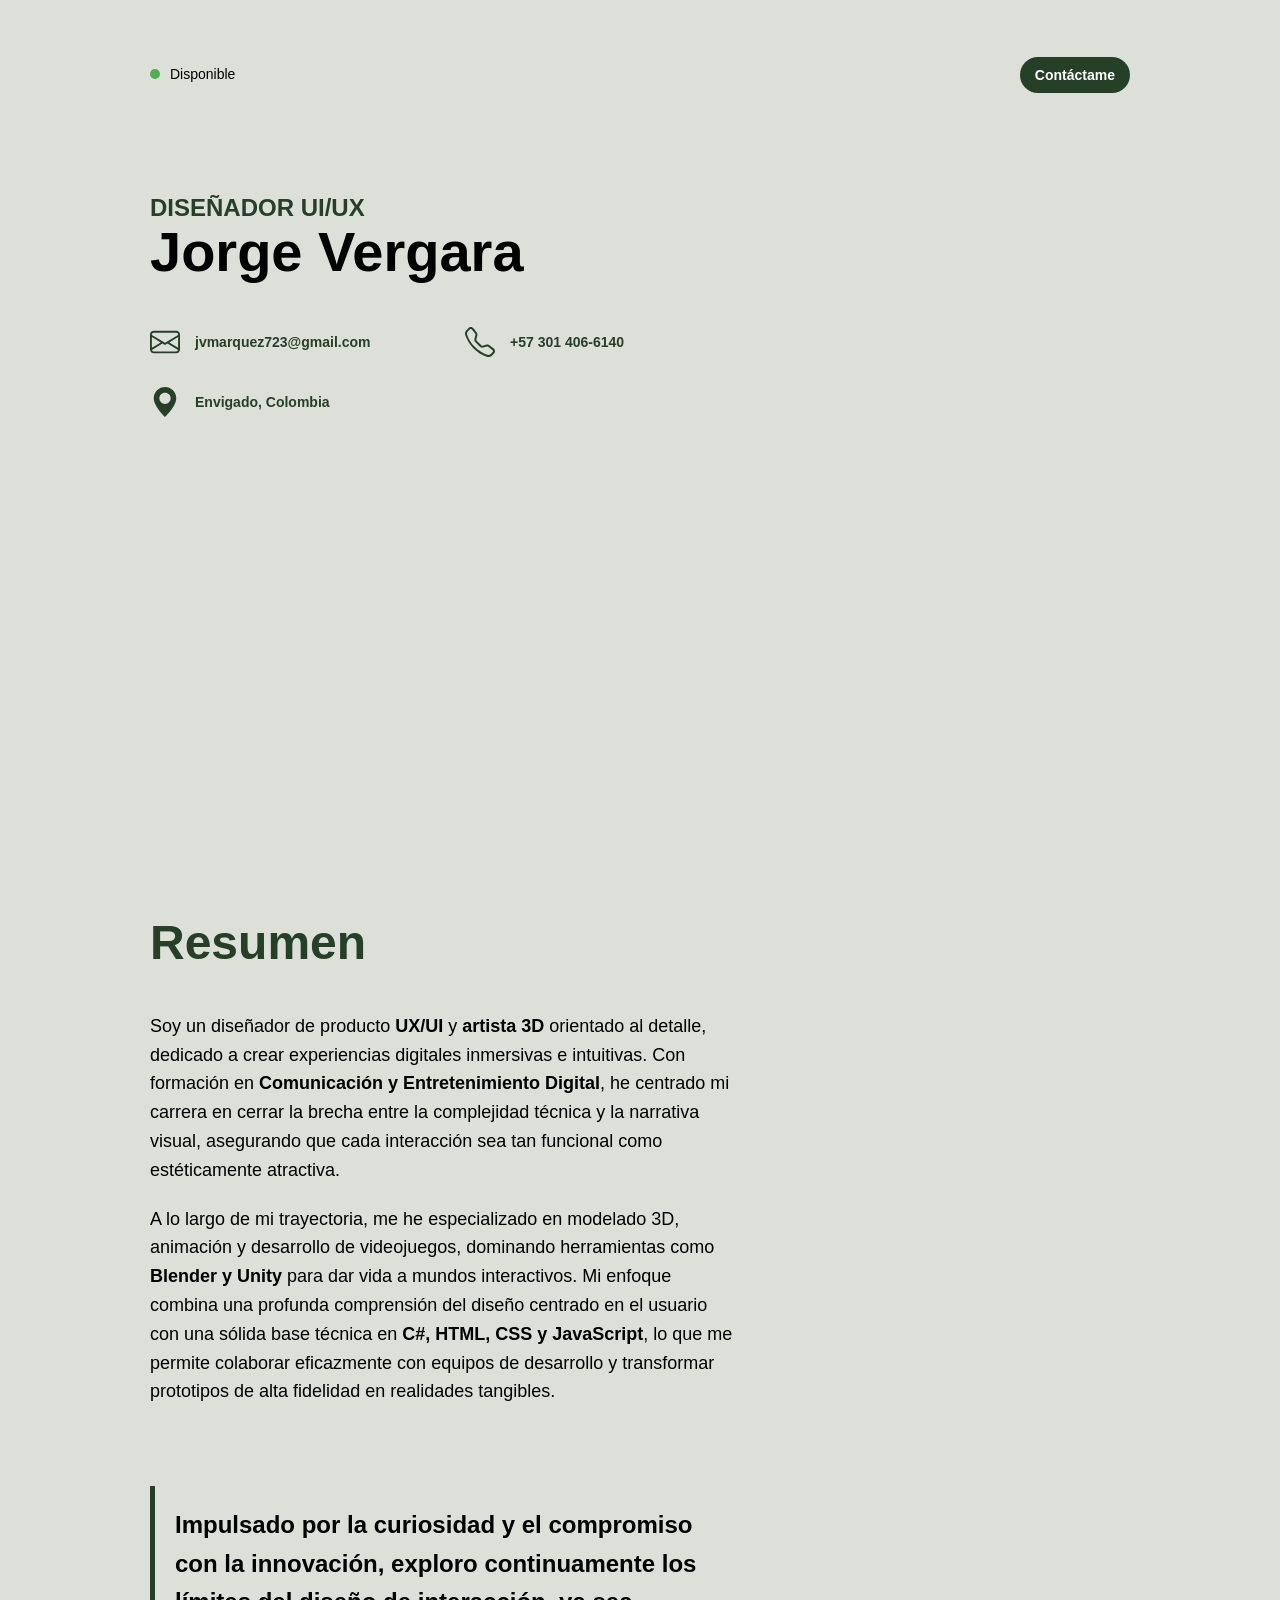
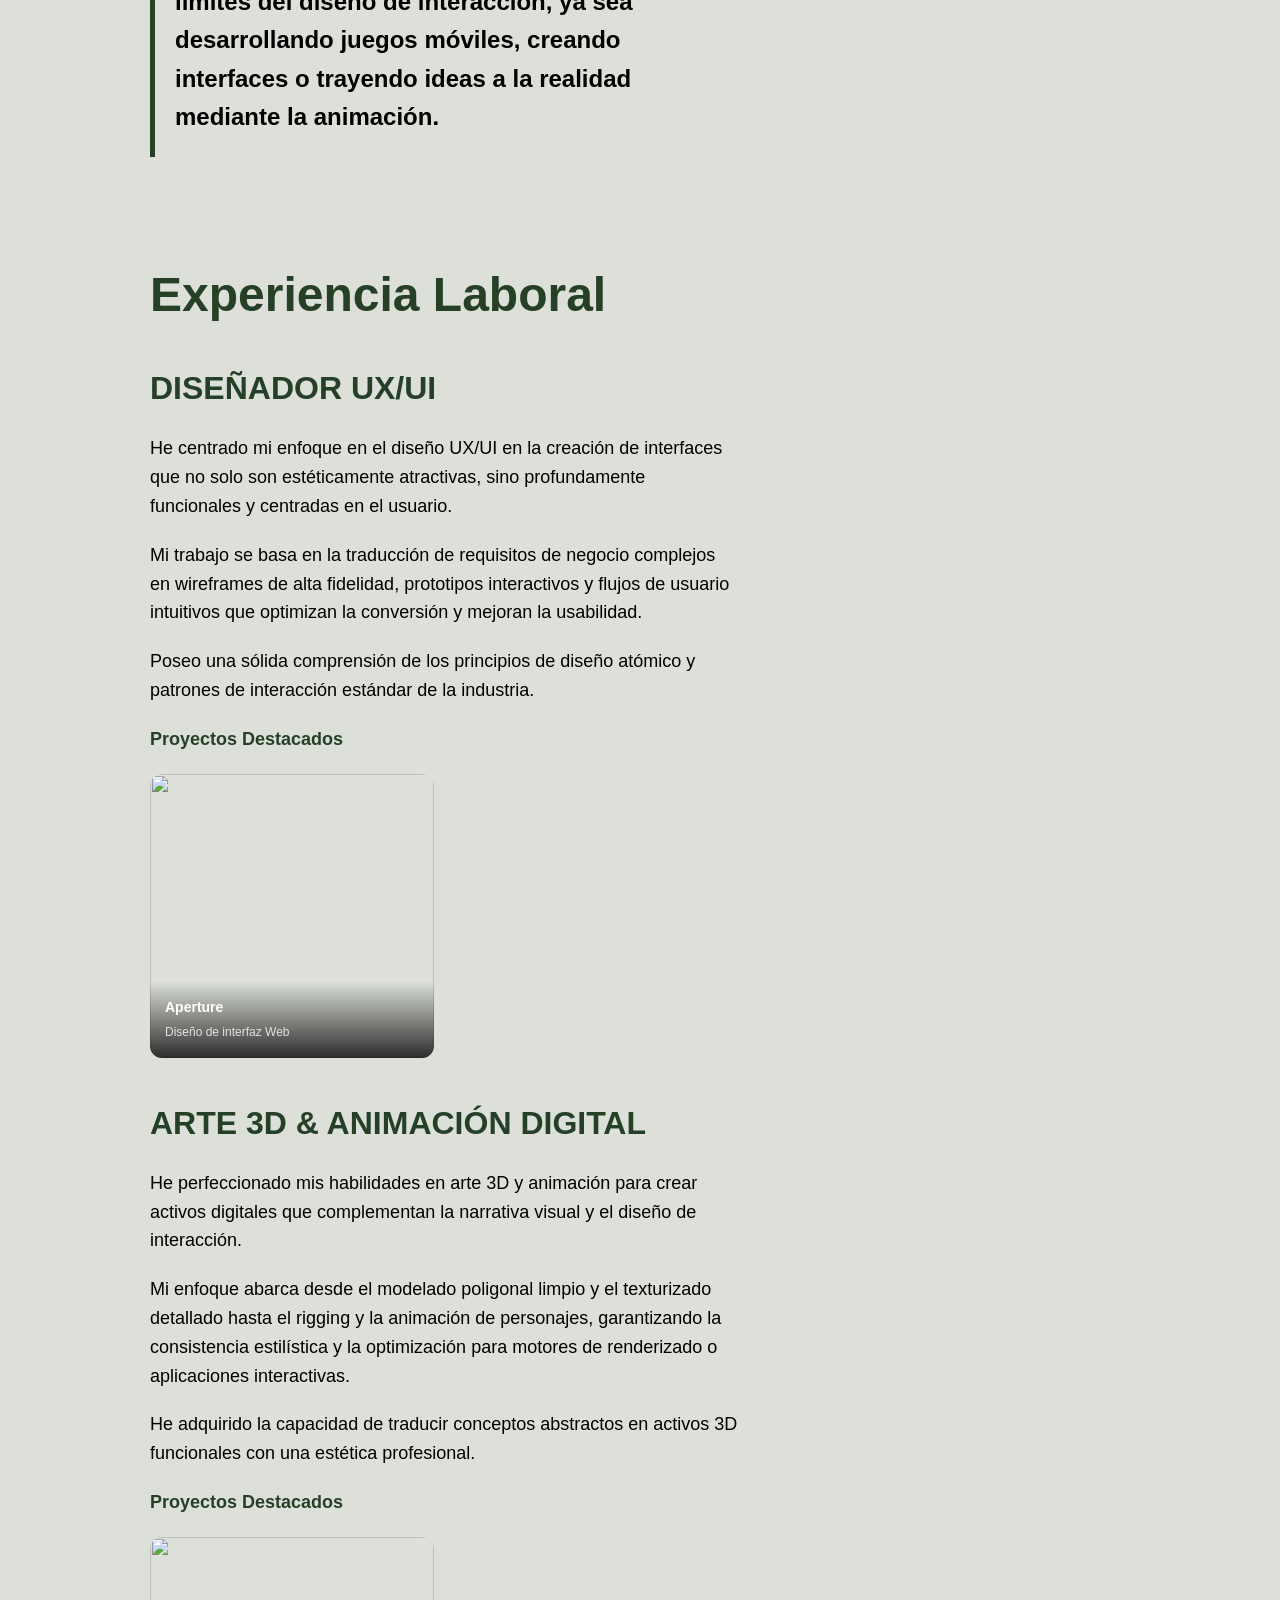
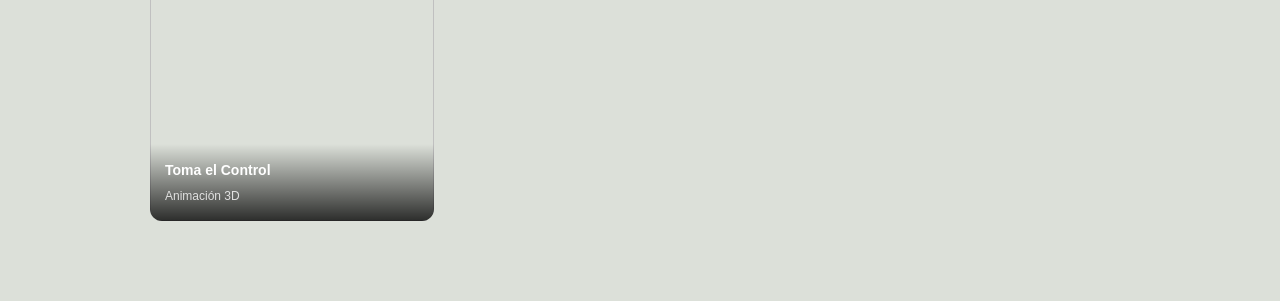
==== Entregas/Entrega 2/src/Index.html @ 47378c5f "Replace Entrega 2 with portfolio website" ====
<!DOCTYPE html>
<html lang="es">
<head>
  <meta charset="UTF-8">
  <meta name="viewport" content="width=device-width, initial-scale=1.0">
  <title>Jorge Vergara - UX/UI Designer</title>
  <link rel="stylesheet" href="styles.css">
</head>
<body>
  <main class="portafolio">
    <!-- About Section -->
    <section class="about">
      <header class="header">
        <div class="status">
          <span class="status-dot"></span>
          <span class="status-text">Disponible</span>
        </div>
        <button class="btn">Contáctame</button>
      </header>

      <section class="hero">
        <h1 class="role">DISEÑADOR UI/UX</h1>
        <h2 class="name">Jorge Vergara</h2>

        <div class="contact-info">
          <div class="contact-item">
            <img src="assets/icons/Mail.svg" alt="" class="contact-icon">
            <span>jvmarquez723@gmail.com</span>
          </div>

          <div class="contact-item">
            <img src="assets/icons/Phone.svg" alt="" class="contact-icon">
            <span>+57 301 406-6140</span>
          </div>

          <div class="contact-item">
            <img src="assets/icons/Location.svg" alt="" class="contact-icon">
            <span>Envigado, Colombia</span>
          </div>
        </div>
      </section>
    </section>

    <!-- Summary Section -->
    <section class="summary">
      <h2 class="section-title">Resumen</h2>

      <p class="summary-text">
        Soy un diseñador de producto <strong>UX/UI</strong> y <strong>artista 3D</strong> orientado al detalle, dedicado a crear experiencias digitales inmersivas e intuitivas. Con formación en <strong>Comunicación y Entretenimiento Digital</strong>, he centrado mi carrera en cerrar la brecha entre la complejidad técnica y la narrativa visual, asegurando que cada interacción sea tan funcional como estéticamente atractiva. 
      </p>
      <p class="summary-text">
        A lo largo de mi trayectoria, me he especializado en modelado 3D, animación y desarrollo de videojuegos, dominando herramientas como <strong>Blender y Unity</strong> para dar vida a mundos interactivos. Mi enfoque combina una profunda comprensión del diseño centrado en el usuario con una sólida base técnica en <strong>C#, HTML, CSS y JavaScript</strong>, lo que me permite colaborar eficazmente con equipos de desarrollo y transformar prototipos de alta fidelidad en realidades tangibles.
      </p>

      <div class="summary-quote">
        <p>
          Impulsado por la curiosidad y el compromiso con la innovación, exploro continuamente los límites del diseño de interacción, ya sea desarrollando juegos móviles, creando interfaces o trayendo ideas a la realidad mediante la animación.
        </p>
      </div>
    </section>

    <!-- Work Experience Section -->
    <section class="work-experience">
      <h2 class="section-title">Experiencia Laboral</h2>

      <article class="work-item">
        <h3 class="work-role">DISEÑADOR UX/UI</h3>
        <p class="work-description">
          He centrado mi enfoque en el diseño UX/UI en la creación de interfaces que no solo son estéticamente atractivas, sino profundamente funcionales y centradas en el usuario. 
        </p>
        <p class="work-description">
          Mi trabajo se basa en la traducción de requisitos de negocio complejos en wireframes de alta fidelidad, prototipos interactivos y flujos de usuario intuitivos que optimizan la conversión y mejoran la usabilidad. 
        </p>
        <p class="work-description">
          Poseo una sólida comprensión de los principios de diseño atómico y patrones de interacción estándar de la industria.
        </p>
        <h4 class="work-projects-title">Proyectos Destacados</h4>

      <div class="projects-grid">
          <div class="project-card">
            <img src="assets/images/Work1.jpg" alt="" class="project-image">
            <img src="assets/icons/Arrow.svg" alt="" class="project-arrow">
            <div class="project-info">
              <span class="project-title">Aperture</span>
              <span class="project-desc">Diseño de interfaz Web</span>
            </div>
          </div>
        </div>
      </article>

      <article class="work-item">
        <h3 class="work-role">ARTE 3D & ANIMACIÓN DIGITAL</h3>
        <p class="work-description">
          He perfeccionado mis habilidades en arte 3D y animación para crear activos digitales que complementan la narrativa visual y el diseño de interacción.
        </p>
        <p class="work-description">
          Mi enfoque abarca desde el modelado poligonal limpio y el texturizado detallado hasta el rigging y la animación de personajes, garantizando la consistencia estilística y la optimización para motores de renderizado o aplicaciones interactivas.
        </p>
        <p class="work-description">
          He adquirido la capacidad de traducir conceptos abstractos en activos 3D funcionales con una estética profesional.
        </p>
        <h4 class="work-projects-title">Proyectos Destacados</h4>

        <div class="projects-grid">
          <div class="project-card">
            <img src="assets/images/Work2.jpg" alt="" class="project-image">
            <img src="assets/icons/Arrow.svg" alt="" class="project-arrow">
            <div class="project-info">
              <span class="project-title">Toma el Control</span>
              <span class="project-desc">Animación 3D</span>
            </div>
          </div>
        </div>
      </article>
        </div>
      </article>
    </section>
  </main>
</body>
</html>
---- Entregas/Entrega 2/src/styles.css ----
/* Design Tokens - Base: 10px = 1rem */
:root {
  /* Colors - Light Mode */
  --color-primary: #264027;
  --color-primary-hover: #3C5233;
  --color-secondary: #55251d;
  --color-background: #dce0d9;
  --color-surface: #f0f2ee;
  --color-surface-raised: #ffffff;
  --color-text: #000000;
  --color-text-secondary: #264027;
  --color-text-muted: #6b6b6b;
  --color-text-inverse: #ffffff;
  --color-border: #c4c8c1;

  /* Typography */
  @import url('https://fonts.googleapis.com/css2?family=Instrument+Sans:ital,wght@0,400..700;1,400..700&display=swap');
  --font-family: 'Instrument Sans', sans-serif;

  /* Type Scale - Mobile */
  --font-size-xs: 0.8rem;
  --font-size-sm: 1rem;
  --font-size-base: 1.2rem;
  --font-size-md: 1.4rem;
  --font-size-lg: 1.8rem;
  --font-size-xl: 2.4rem;
  --font-size-2xl: 3.2rem;
  --font-size-3xl: 4.8rem;
  --font-size-name: 5.6rem;

  /* Spacing */
  --space-neg: -2rem;
  --space-5: 0.5rem;
  --space-10: 1rem;
  --space-15: 1.5rem;
  --space-20: 2rem;
  --space-25: 2.5rem;
  --space-30: 3rem;
  --space-40: 4rem;
  --space-60: 6rem;
  --space-80: 8rem;
  --space-100: 10rem;
  --space-150: 15rem;
  --space-200: 20rem;
  --space-500: 50rem;

  /* Border Radius */
  --radius-sm: 0.4rem;
  --radius-md: 0.8rem;
  --radius-lg: 1.2rem;
  --radius-full: 99.9rem;

  /* Transitions */
  --transition-fast: 150ms ease-out;
  --transition-normal: 250ms ease-out;
}

/* Reset */
*, *::before, *::after {
  box-sizing: border-box;
  margin: 0;
  padding: 0;
}

html {
  font-size: 10px;
}

body {
  font-family: var(--font-family);
  background-color: var(--color-background);
  color: var(--color-text);
  line-height: 1.6;
  -webkit-font-smoothing: antialiased;
  padding: var(--space-40) var(--space-150);
}

a {
  color: inherit;
  text-decoration: none;
}

.portafolio {
  display: flex;
  flex-direction: column;
  gap: var(--space-100);

}

/* About Section */
.about {
  min-height: 85vh;
  max-width: 162rem;
}

/* Header */
.header {
  display: flex;
  justify-content: space-between;
  align-items: center;
  height: 6.9rem;
}

.status {
  display: flex;
  align-items: center;
  gap: var(--space-10);
}

.status-dot {
  width: 1rem;
  height: 1rem;
  background-color: #4caf50;
  border-radius: var(--radius-full);
}

.status-text {
  font-size: var(--font-size-md);
  font-weight: 500;
  color: var(--color-text);
}

/* Button */
.btn {
  padding: var(--space-10) var(--space-15);
  font-size: var(--font-size-md);
  font-weight: 600;
  font-family: var(--font-family);
  color: var(--color-text-inverse);
  background-color: var(--color-primary);
  border: none;
  border-radius: var(--radius-full);
  cursor: pointer;
  transition: background-color var(--transition-fast);
}

.btn:hover {
  background-color: var(--color-primary-hover);
}

/* Hero Section */
.hero {
  padding-top: 8rem;
}

.role {
  font-size: var(--font-size-xl);
  font-weight: 700;
  color: var(--color-text-secondary);
}

.name {
  font-size: var(--font-size-name);
  font-weight: 700;
  color: var(--color-text);
  margin-top: var(--space-neg);
  margin-bottom: var(--space-30);
}

/* Contact Info */
.contact-info {
  display: grid;
  grid-template-columns: repeat(2, 1fr);
  gap: var(--space-30);
  max-width: 600px;
}

.contact-item {
  display: flex;
  align-items: center;
  gap: var(--space-15);
  font-size: var(--font-size-md);
  color: var(--color-text-secondary);
  font-weight: 600;
}

.contact-icon {
  width: 3rem;
  height: 3rem;
  flex-shrink: 0;
}

.contact-text {
  color: var(--Text, #000);
  font-size:small;
  font-weight: 600;
}

/* Summary Section */

.summary {
  padding-right: 40%;
}

.section-title {
  font-size: var(--font-size-3xl);
  font-weight: 700;
  color: var(--color-text-secondary);
  margin-bottom: var(--space-30);
}

.summary-text {
  font-size: var(--font-size-lg);
  font-weight: 400;
  color: var(--color-text);
  max-width: 123.8rem;
  line-height: 1.6;
  margin-bottom: var(--space-20);
}

.summary-quote {
  padding: var(--space-20) var(--space-20);
  border-left: 0.5rem solid var(--color-primary);
  margin-top: var(--space-80);
}

.summary-quote p {
  font-size: var(--font-size-xl);
  font-weight: 700;
  color: var(--color-text);
}

/* Work Experience Section */
.work-experience {
  padding-right: 40%;
}

.work-item {
  margin-bottom: var(--space-40);
}

.work-role {
  font-size: var(--font-size-2xl);
  font-weight: 700;
  color: var(--color-text-secondary);
  margin-bottom: var(--space-20);
}

.work-description {
  font-size: var(--font-size-lg);
  font-weight: 400;
  color: var(--color-text);
  max-width: 123.8rem;
  line-height: 1.6;
  margin-bottom: var(--space-20);
}

.work-projects-title {
  font-size: var(--font-size-lg);
  font-weight: 700;
  color: var(--color-text-secondary);
  margin-top: var(--space-20);
  margin-bottom: var(--space-20);
}

.projects-grid {
  display: grid;
  grid-template-columns: repeat(2, 1fr);
  gap: var(--space-20);
}

.project-card {
  position: relative;
  aspect-ratio: 1;
  border-radius: var(--radius-lg);
  overflow: hidden;
  cursor: pointer;
  max-width: 300px;
  transition: transform var(--transition-normal);

}

.project-image {
  width: 100%;
  height: 100%;
  object-fit: cover;
}

.project-card:hover {
  transform: scale(1.05);
}

.project-card:hover .project-info {
  transform: scale(1.05);
}

.project-arrow {
  position: absolute;
  top: var(--space-15);
  right: var(--space-15);
  width: 1.8rem;
  height: 1.9rem;
}

.project-info {
  position: absolute;
  bottom: 0;
  left: 0;
  right: 0;
  padding: var(--space-15);
  background: linear-gradient(to top, rgba(0,0,0,0.8), transparent);
  display: flex;
  flex-direction: column;
  gap: var(--space-5);
  transition: transform var(--transition-normal);
}

.project-title {
  font-size: var(--font-size-md);
  font-weight: 600;
  color: var(--color-text-inverse);
}

.project-desc {
  font-size: var(--font-size-base);
  color: rgba(255,255,255,0.8);
}

/* Responsive - Desktop */
@media (min-width: 102.4rem) {
  .about {
    padding: var(--space-5) var(--space-15);
  }

  .role {
    font-size: var(--font-size-2xl);
  }

  .name {
    font-size: 9.6rem;
  }

  .contact-item {
    font-size: var(--font-size-lg);
  }
}
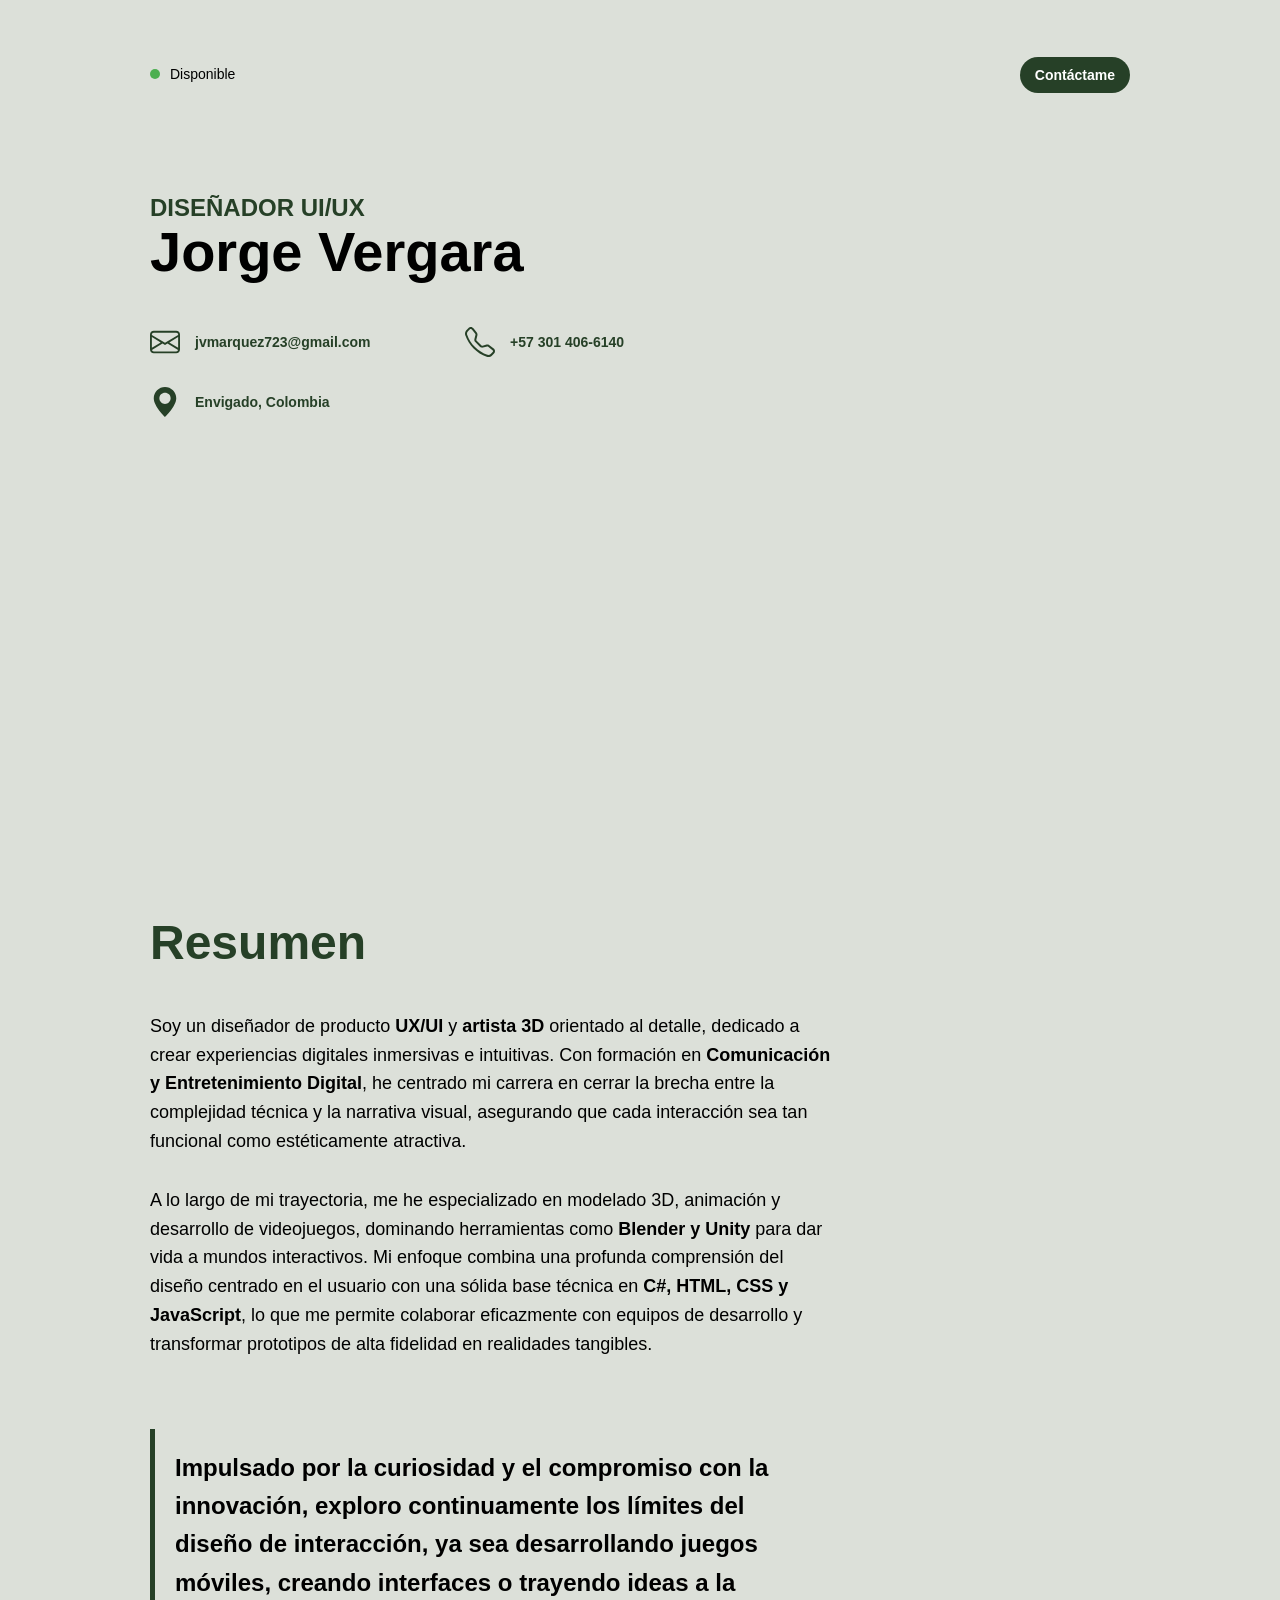
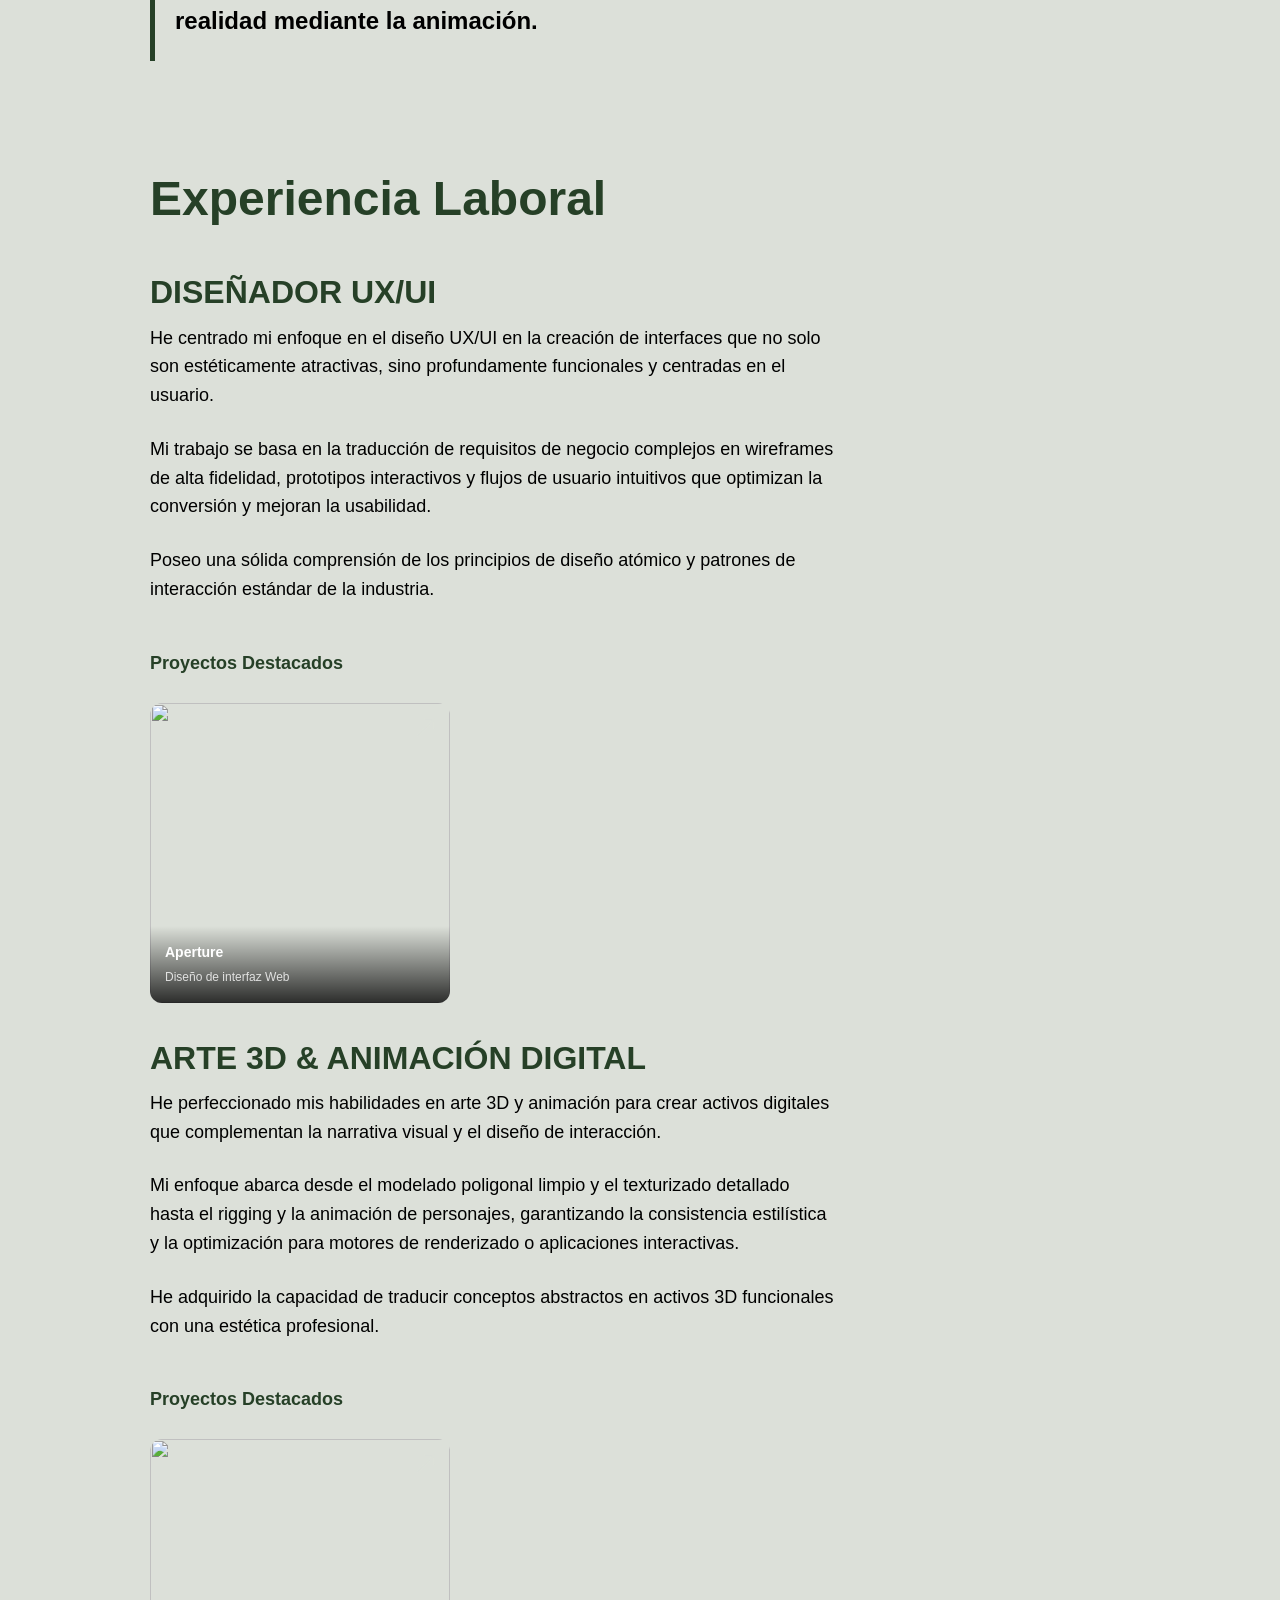
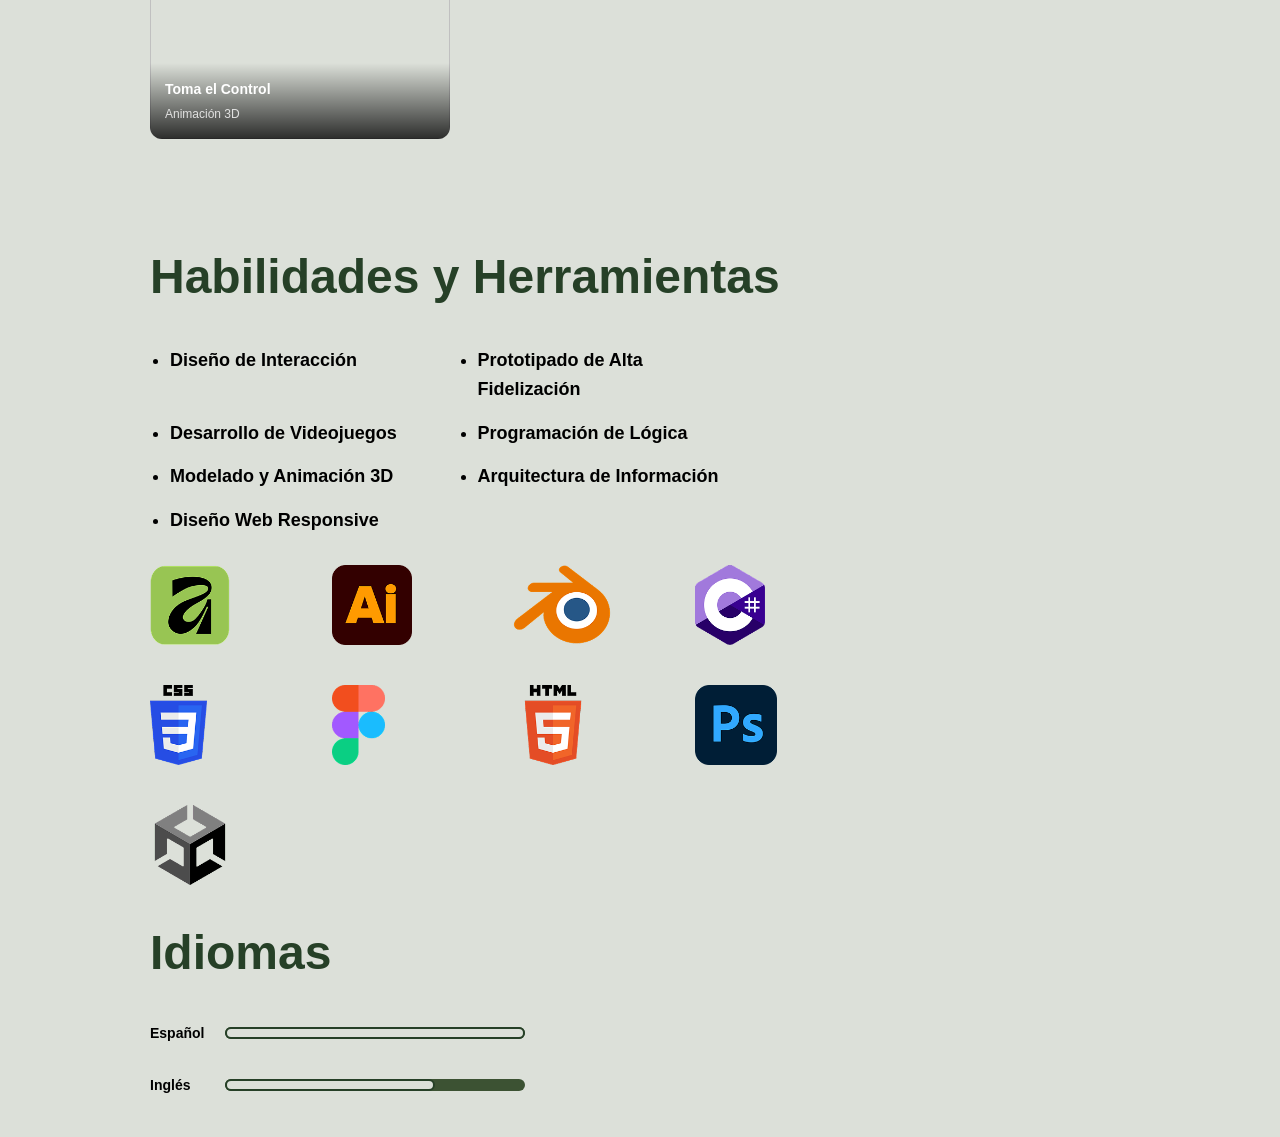
==== commit f951883e: "Add source files and images for Entrega 2" ====
--- a/Entregas/Entrega 2/src/Index.html
+++ b/Entregas/Entrega 2/src/Index.html
@@ -18,31 +18,31 @@
         <button class="btn">Contáctame</button>
       </header>
 
-      <section class="hero">
+      <section class="hero" id="hero">
         <h1 class="role">DISEÑADOR UI/UX</h1>
         <h2 class="name">Jorge Vergara</h2>
 
         <div class="contact-info">
           <div class="contact-item">
             <img src="assets/icons/Mail.svg" alt="" class="contact-icon">
-            <span>jvmarquez723@gmail.com</span>
+            <p>jvmarquez723@gmail.com</p>
           </div>
 
           <div class="contact-item">
             <img src="assets/icons/Phone.svg" alt="" class="contact-icon">
-            <span>+57 301 406-6140</span>
+            <p>+57 301 406-6140</p>
           </div>
 
           <div class="contact-item">
             <img src="assets/icons/Location.svg" alt="" class="contact-icon">
-            <span>Envigado, Colombia</span>
+            <p>Envigado, Colombia</p>
           </div>
         </div>
       </section>
     </section>
 
     <!-- Summary Section -->
-    <section class="summary">
+    <section class="section" id="summary">
       <h2 class="section-title">Resumen</h2>
 
       <p class="summary-text">
@@ -60,7 +60,7 @@
     </section>
 
     <!-- Work Experience Section -->
-    <section class="work-experience">
+    <section class="section" id="work">
       <h2 class="section-title">Experiencia Laboral</h2>
 
       <article class="work-item">
@@ -76,7 +76,7 @@
         </p>
         <h4 class="work-projects-title">Proyectos Destacados</h4>
 
-      <div class="projects-grid">
+        <div class="projects-grid">
           <div class="project-card">
             <img src="assets/images/Work1.jpg" alt="" class="project-image">
             <img src="assets/icons/Arrow.svg" alt="" class="project-arrow">
@@ -115,6 +115,64 @@
         </div>
       </article>
     </section>
+
+    <!-- Skills & Tools Section -->
+     <section class="section" id="skills">
+      <h2 class="section-title">Habilidades y Herramientas</h2>
+        <ul class="skills-grid">
+          <div class="skills-item">
+            <li>Diseño de Interacción</li>
+          </div>
+          <div class="skills-item">
+            <li>Prototipado de Alta Fidelización</li>
+          </div>
+          <div class="skills-item">
+            <li>Desarrollo de Videojuegos</li>
+          </div>
+          <div class="skills-item">
+            <li>Programación de Lógica</li>
+          </div>
+          <div class="skills-item">
+            <li>Modelado y Animación 3D</li>
+          </div>
+          <div class="skills-item">
+            <li>Arquitectura de Información</li>
+          </div>
+          <div class="skills-item">
+            <li>Diseño Web Responsive</li>
+          </div>
+        </ul>
+
+        <div class="tools-grid">
+          <img class="tools-item" src="assets/Images/Affinity_Logo 1.png" alt="">
+          <img class="tools-item" src="assets/Images/AI_Logo 1.png" alt="">
+          <img class="tools-item" src="assets/Images/Blender_Logo 1.png" alt="">
+          <img class="tools-item" src="assets/Images/CS_Logo 1.png" alt="">
+          <img class="tools-item" src="assets/Images/CSS_Logo 1.png" alt="">
+          <img class="tools-item" src="assets/Images/Figma_Logo 1.png" alt="">
+          <img class="tools-item" src="assets/Images/HTML_Logo 1.png" alt="">
+          <img class="tools-item" src="assets/Images/PS_Logo 1.png" alt="">
+          <img class="tools-item" src="assets/Images/Unity_Logo 1.png" alt="">
+        </div>
+
+        <div class="section">
+          <h2 class="section-title">Idiomas</h2>
+          <div class="language">
+              <p>Español</p>
+              <div class="language-bar-bg">
+                  <div class="language-bar" style="width: 100%;"></div>
+              </div>
+          </div>
+          <div class="language">
+              <p>Inglés</p>
+              <div class="language-bar-bg">
+                  <div class="language-bar" style="width: 70%;"></div>
+              </div>
+          </div>
+        </div>
+
+     </section>
+
   </main>
 </body>
 </html>
--- a/Entregas/Entrega 2/src/styles.css
+++ b/Entregas/Entrega 2/src/styles.css
@@ -4,6 +4,7 @@
   --color-primary: #264027;
   --color-primary-hover: #3C5233;
   --color-secondary: #55251d;
+  --color-secondary-hover: #745343;
   --color-background: #dce0d9;
   --color-surface: #f0f2ee;
   --color-surface-raised: #ffffff;
@@ -138,6 +139,14 @@
   background-color: var(--color-primary-hover);
 }
 
+/* Section Prefab */
+.section {
+  padding-right: 30%;
+  display: flex;
+  flex-direction: column;
+  gap: var(--space-30);
+}
+
 /* Hero Section */
 .hero {
   padding-top: 8rem;
@@ -190,13 +199,15 @@
 
 .summary {
   padding-right: 40%;
+  display: flex;
+  flex-direction: column;
+  gap: var(--space-30);
 }
 
 .section-title {
   font-size: var(--font-size-3xl);
   font-weight: 700;
   color: var(--color-text-secondary);
-  margin-bottom: var(--space-30);
 }
 
 .summary-text {
@@ -205,13 +216,12 @@
   color: var(--color-text);
   max-width: 123.8rem;
   line-height: 1.6;
-  margin-bottom: var(--space-20);
 }
 
 .summary-quote {
   padding: var(--space-20) var(--space-20);
   border-left: 0.5rem solid var(--color-primary);
-  margin-top: var(--space-80);
+  margin-top: var(--space-40);
 }
 
 .summary-quote p {
@@ -223,17 +233,21 @@
 /* Work Experience Section */
 .work-experience {
   padding-right: 40%;
+  display: flex;
+  flex-direction: column;
+  gap: var(--space-60);
 }
 
 .work-item {
-  margin-bottom: var(--space-40);
+  display: flex;
+  flex-direction: column;
+  gap: var(--space-5);
 }
 
 .work-role {
   font-size: var(--font-size-2xl);
   font-weight: 700;
   color: var(--color-text-secondary);
-  margin-bottom: var(--space-20);
 }
 
 .work-description {
@@ -316,6 +330,66 @@
   color: rgba(255,255,255,0.8);
 }
 
+/* Skills & Tools */
+
+.skills-grid {
+  display: grid;
+  grid-template-columns: repeat(2, 1fr);
+  gap: var(--space-15);
+  max-width: 60rem;
+  align-items: flex-start;
+}
+
+.skills-item {
+  display: flex;
+  align-items: center;
+  gap: var(--space-15);
+  font-size: var(--font-size-lg);
+  color: var(--color-text);
+  font-weight: 600;
+  padding-left: var(--space-20);
+}
+
+.tools-grid {
+  display: grid;
+  grid-template-columns: repeat(4, 1fr);
+  gap: var(--space-40);
+  max-width: 70rem;
+}
+
+.tools-item {
+  max-height: var(--space-80);
+}
+
+
+.language {
+  display: flex;
+  align-items: center;
+  gap: 15px;
+  
+}
+
+.language p {
+  font-size: var(--font-size-md);
+  font-weight: 600;
+  min-width: var(--space-60);
+}
+
+.language-bar {
+  background-color: var(--color-background);
+  border-radius: 20px;
+  border: 2px solid var(--color-primary);
+  height: 100%;
+  margin: 0;
+}
+.language-bar-bg {
+  background-color: var(--color-primary-hover);
+  border-radius: 20px;
+  width: 300px;
+  height: 12px;
+  margin: 0;
+}
+
 /* Responsive - Desktop */
 @media (min-width: 102.4rem) {
   .about {
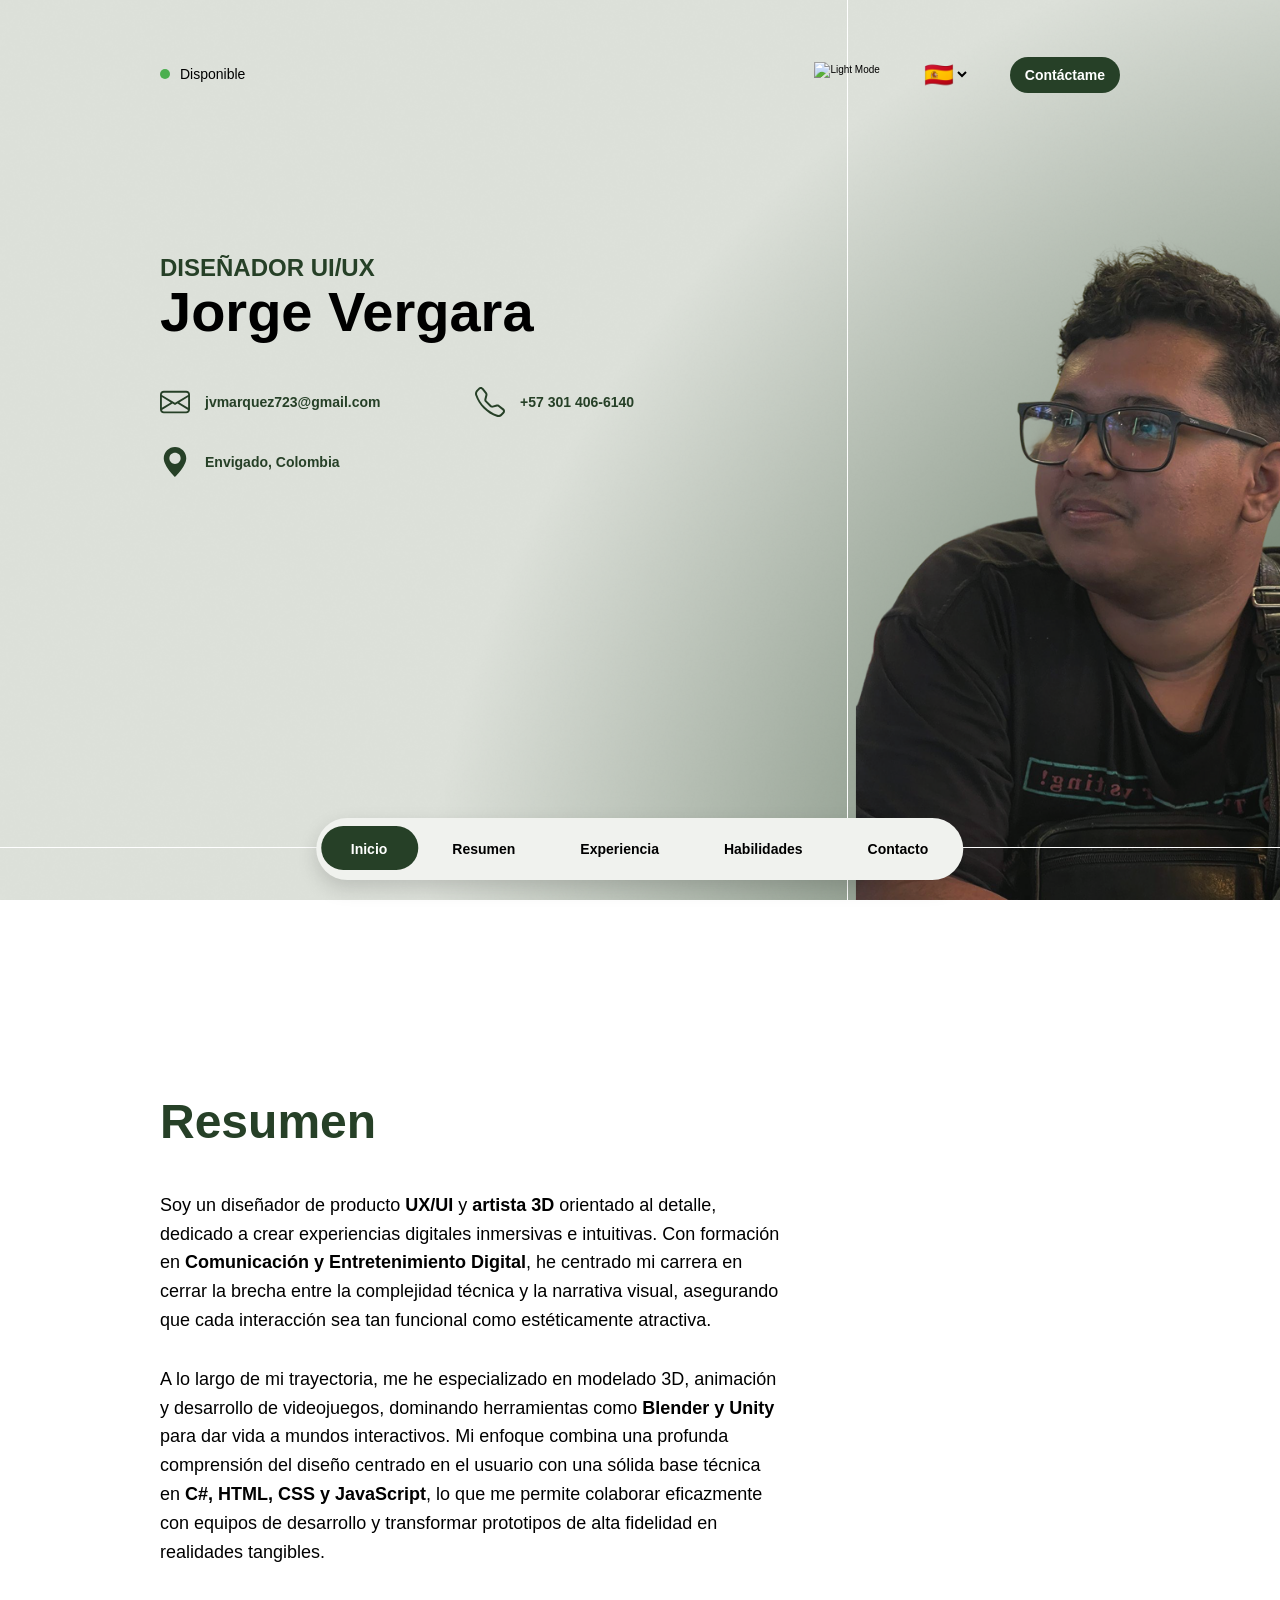
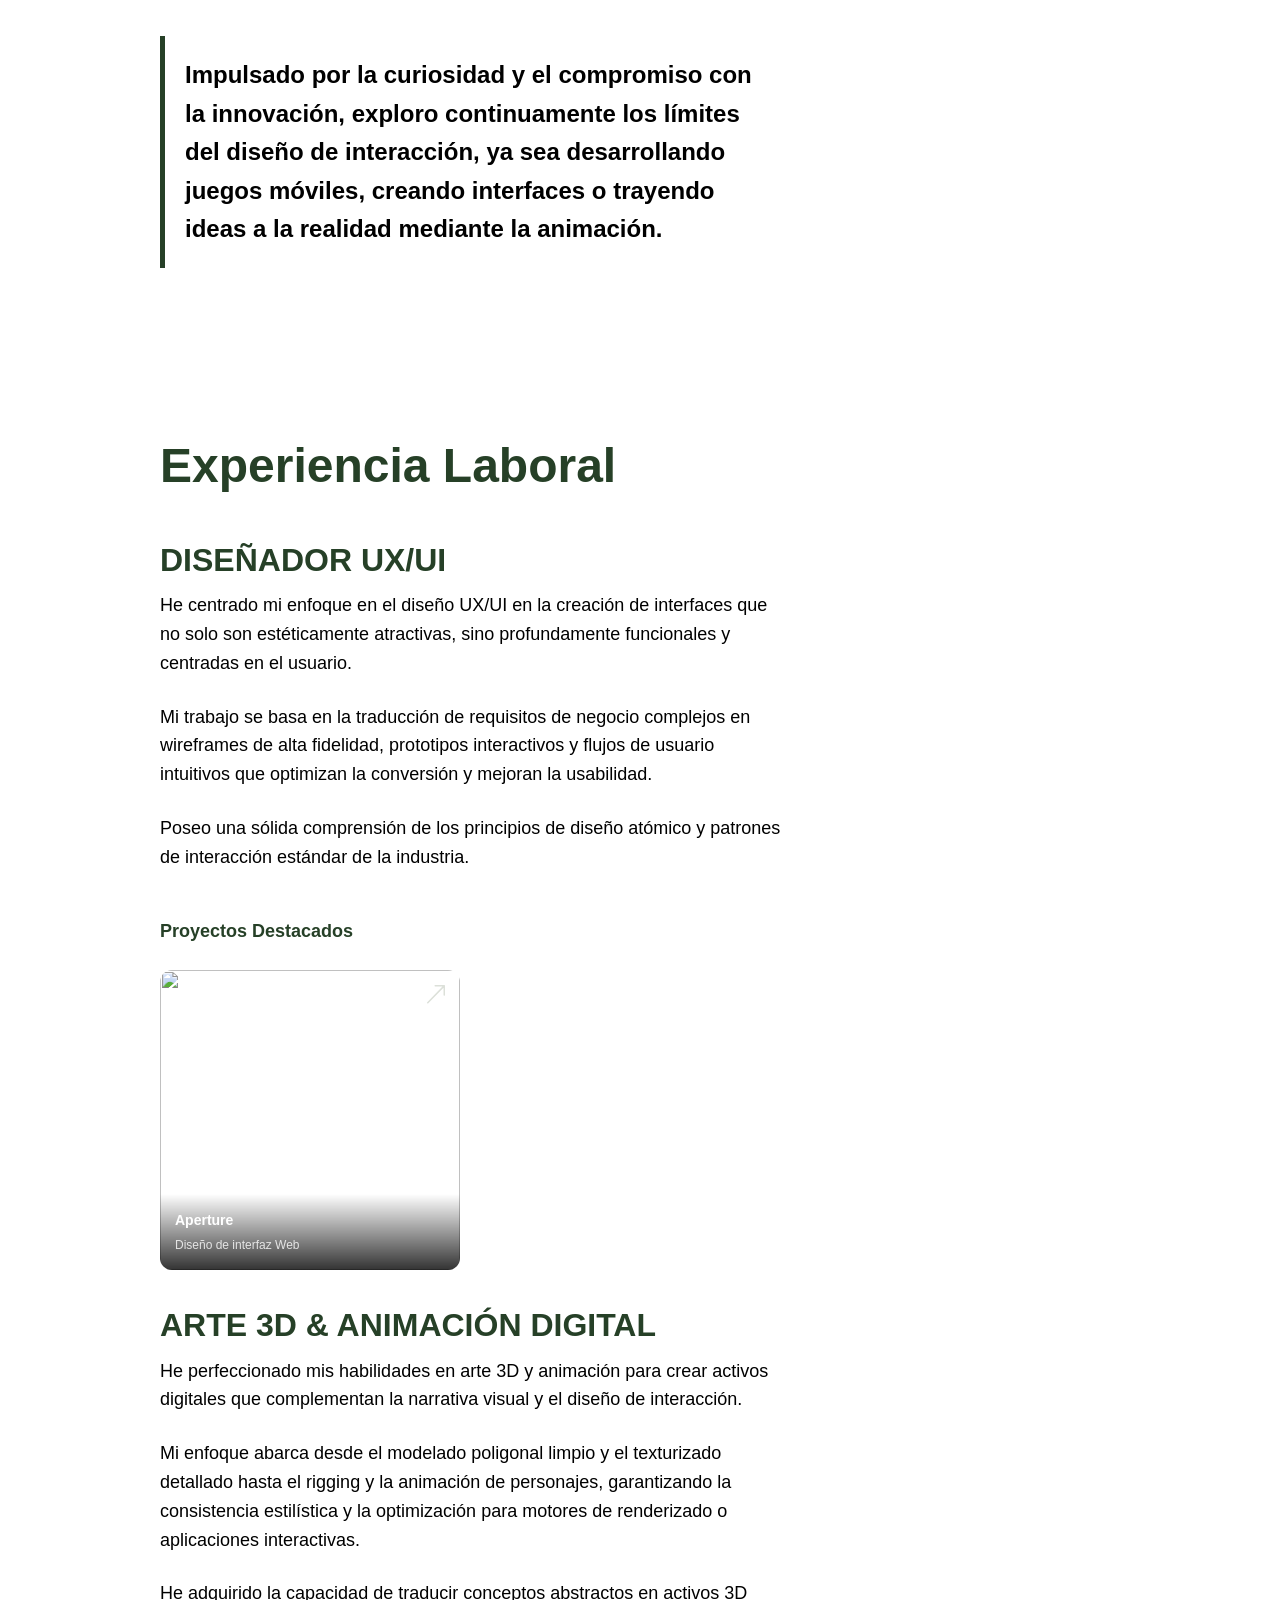
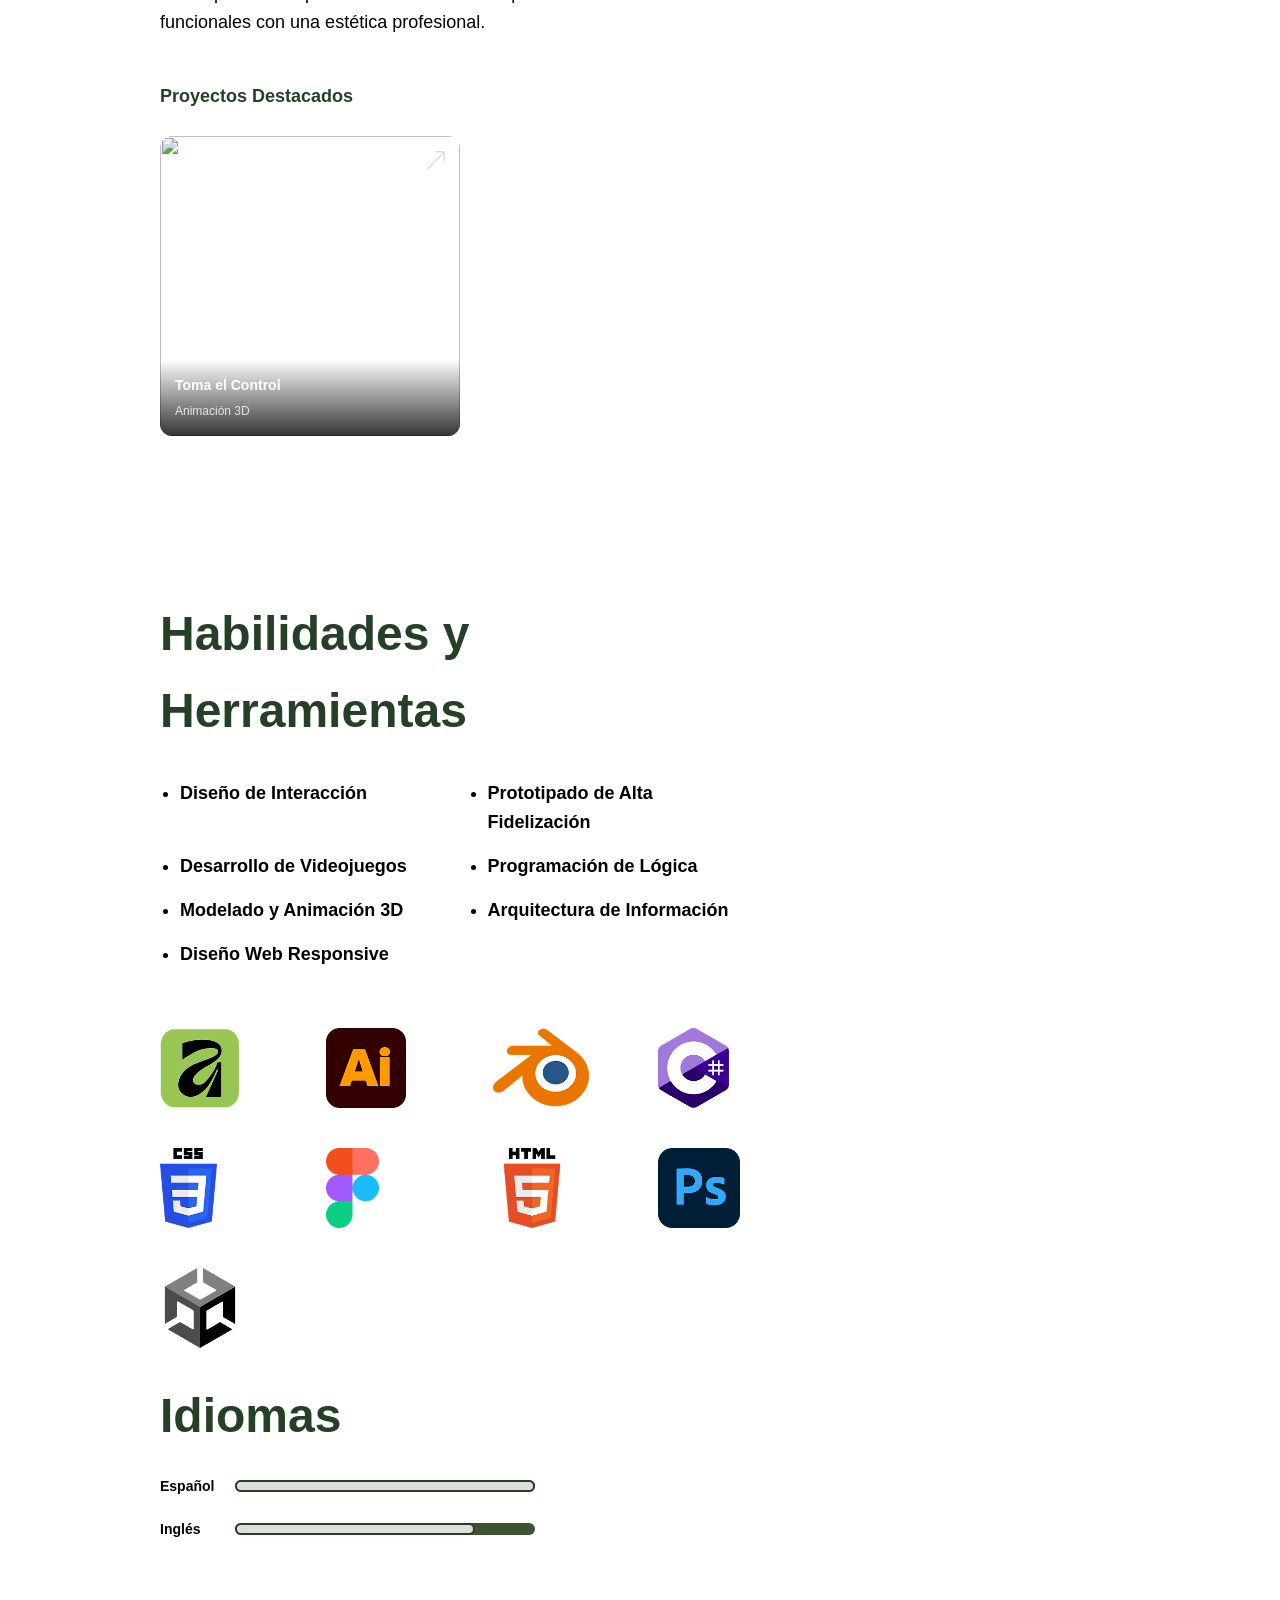
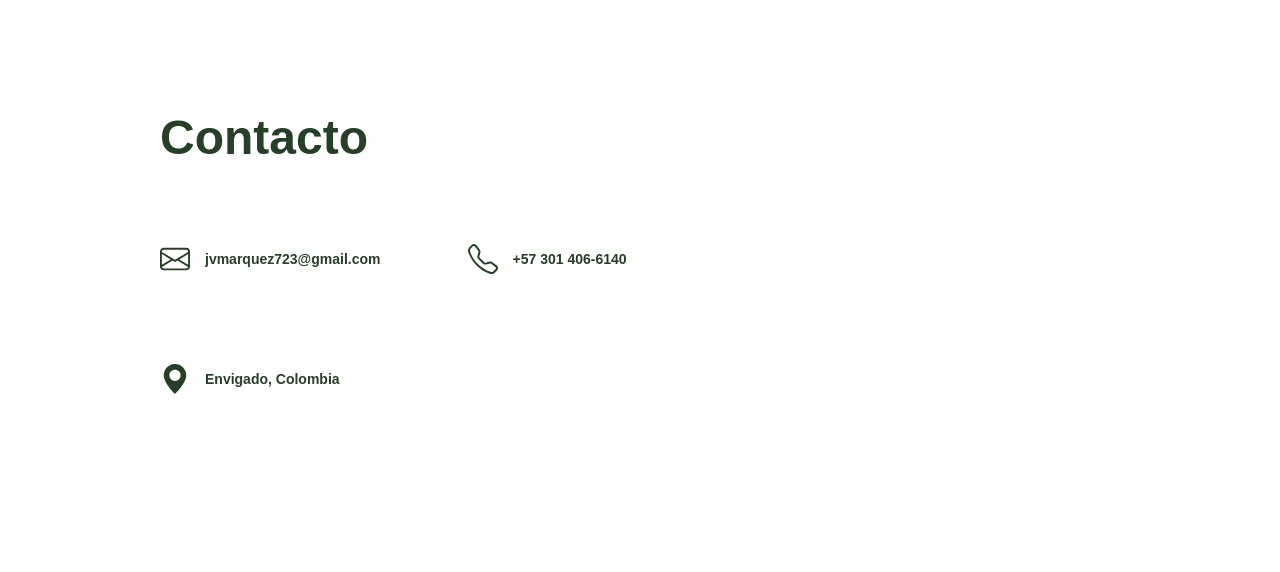
==== commit f4e87e92: "Light mode finished Co-authored-by: Copilot <copilot@github.com>" ====
--- a/Entregas/Entrega 2/src/Index.html
+++ b/Entregas/Entrega 2/src/Index.html
@@ -7,18 +7,27 @@
   <link rel="stylesheet" href="styles.css">
 </head>
 <body>
+  <div class="bg-image"></div>
   <main class="portafolio">
-    <!-- About Section -->
-    <section class="about">
-      <header class="header">
+    <header class="header" id="header">
         <div class="status">
           <span class="status-dot"></span>
           <span class="status-text">Disponible</span>
         </div>
-        <button class="btn">Contáctame</button>
-      </header>
-
-      <section class="hero" id="hero">
+        <div class="header-right">
+          <img src="assets/icons/brightness-high.svg" alt="Light Mode" class="theme-toggle" id="theme-toggle">
+          <select name="language-selector" id="language" class="lang-selector">
+            <option value="es" class="lang-item">&#127466;&#127480;</option>
+            <option value="en" class="lang-item">&#127988;󠁧󠁢󠁥󠁮󠁧󠁿</option>
+            <option value="pt" class="lang-item">&#127477;&#127481;</option>
+          </select>
+          <button class="btn">Contáctame</button>
+        </div>
+        
+    </header>
+    <!-- About Section -->
+    <section class="about" id="about">
+      <section class="hero">
         <h1 class="role">DISEÑADOR UI/UX</h1>
         <h2 class="name">Jorge Vergara</h2>
 
@@ -155,24 +164,55 @@
           <img class="tools-item" src="assets/Images/Unity_Logo 1.png" alt="">
         </div>
 
-        <div class="section">
+        <div class="language-list">
           <h2 class="section-title">Idiomas</h2>
           <div class="language">
               <p>Español</p>
               <div class="language-bar-bg">
-                  <div class="language-bar" style="width: 100%;"></div>
+                  <div class="language-bar es"></div>
               </div>
           </div>
           <div class="language">
               <p>Inglés</p>
               <div class="language-bar-bg">
-                  <div class="language-bar" style="width: 70%;"></div>
+                  <div class="language-bar en"></div>
               </div>
           </div>
         </div>
 
      </section>
 
+     <!-- Contact Section -->
+      <section class="section" id="contact">
+        <h2 class="section-title">Contacto</h2>
+        <div class="contact-info-footer">
+          <div class="contact-item">
+            <img src="assets/icons/Mail.svg" alt="" class="contact-icon">
+            <p>jvmarquez723@gmail.com</p>
+          </div>
+
+          <div class="contact-item">
+            <img src="assets/icons/Phone.svg" alt="" class="contact-icon">
+            <p>+57 301 406-6140</p>
+          </div>
+
+          <div class="contact-item">
+            <img src="assets/icons/Location.svg" alt="" class="contact-icon">
+            <p>Envigado, Colombia</p>
+          </div>
+        </div>
+      </section>
+
+      <nav class="navbar">
+        <div class="navbar-wrapper">
+          <a class="navbar-item" href="#about">Inicio</a>
+          <a class="navbar-item" href="#summary">Resumen</a>
+          <a class="navbar-item" href="#work">Experiencia</a>
+          <a class="navbar-item" href="#skills">Habilidades</a>
+          <a class="navbar-item" href="#contact">Contacto</a>
+        </div>
+      </nav>
   </main>
 </body>
+<script src="script.js"></script>
 </html>
--- a/Entregas/Entrega 2/src/styles.css
+++ b/Entregas/Entrega 2/src/styles.css
@@ -65,15 +65,30 @@
 
 html {
   font-size: 10px;
+  scroll-behavior: smooth;
 }
 
 body {
-  font-family: var(--font-family);
-  background-color: var(--color-background);
+  font-family: var(--font-family); 
   color: var(--color-text);
   line-height: 1.6;
   -webkit-font-smoothing: antialiased;
-  padding: var(--space-40) var(--space-150);
+}
+
+.bg-image {
+  background: url(assets/Images/Background_Light.png) no-repeat center center;
+  background-size: cover;
+  position: fixed;
+  top: 0;
+  left: 0;
+  z-index: -1;
+  transition: .5s ease-out;
+  width: 100%;
+  height: 100%;
+}
+
+.bg-blurred {
+  filter: blur(1rem);
 }
 
 a {
@@ -84,13 +99,14 @@
 .portafolio {
   display: flex;
   flex-direction: column;
-  gap: var(--space-100);
+  gap: var(--space-60);
+  padding: 4rem 16rem;
 
 }
 
 /* About Section */
 .about {
-  min-height: 85vh;
+  min-height: 95vh;
   max-width: 162rem;
 }
 
@@ -119,6 +135,30 @@
   font-size: var(--font-size-md);
   font-weight: 500;
   color: var(--color-text);
+}
+
+.header-right {
+  display: flex;
+  gap: var(--space-40);
+  justify-content: center;
+  align-items: center;
+}
+
+/* Language Selector */
+.lang-selector {
+  background: none;
+  border: none;
+  padding: 0;
+  font-size: var(--font-size-xl);
+}
+
+.lang-item {
+  height: 1rem;
+}
+
+/* Theme Toggle */
+.theme-toggle {
+  height: 2.5rem;
 }
 
 /* Button */
@@ -141,10 +181,11 @@
 
 /* Section Prefab */
 .section {
-  padding-right: 30%;
+  padding-right: 35%;
   display: flex;
   flex-direction: column;
   gap: var(--space-30);
+  margin-bottom: var(--space-100);
 }
 
 /* Hero Section */
@@ -172,6 +213,14 @@
   grid-template-columns: repeat(2, 1fr);
   gap: var(--space-30);
   max-width: 600px;
+}
+
+.contact-info-footer {
+  display: grid;
+  grid-template-columns: repeat(2, 1fr);
+  gap: var(--space-15);
+  max-width: 600px;
+  height: 25vh;
 }
 
 .contact-item {
@@ -337,6 +386,7 @@
   grid-template-columns: repeat(2, 1fr);
   gap: var(--space-15);
   max-width: 60rem;
+  margin-bottom: var(--space-30);
   align-items: flex-start;
 }
 
@@ -361,6 +411,11 @@
   max-height: var(--space-80);
 }
 
+.language-list {
+  display: flex;
+  flex-direction: column;
+  gap: var(--space-20);
+}
 
 .language {
   display: flex;
@@ -382,6 +437,35 @@
   height: 100%;
   margin: 0;
 }
+
+.language-bar.en {
+  animation: progress-en 2s ease-out;
+  width: 80%;
+}
+
+@keyframes progress-en {
+  0% {
+    width: 0%;
+  }
+  100% {
+    width: 80%;
+  }
+}
+
+.language-bar.es {
+  animation: progress-es 2s ease-out;
+  width: 100%;
+}
+
+@keyframes progress-es {
+  0% {
+    width: 0%;
+  }
+  100% {
+    width: 100%;
+  }
+}
+
 .language-bar-bg {
   background-color: var(--color-primary-hover);
   border-radius: 20px;
@@ -391,6 +475,61 @@
 }
 
 /* Responsive - Desktop */
+.navbar {
+    position: fixed;
+    bottom: var(--space-20);
+    left: 50%;
+    transform: translateX(-50%);
+    background-color: var(--color-surface);
+    border-radius: var(--radius-full);
+    display: flex;
+    align-items: center;
+    gap: var(--space-5);
+    padding: var(--space-5);
+    box-shadow: 0 8px 20px rgba(0, 0, 0, 0.15);
+    z-index: 1000;
+}
+
+.navbar-wrapper {
+    position: relative;
+    display: flex;
+    align-items: center;
+    gap: var(--space-5);
+}
+
+.navbar-item {
+    font-size: var(--font-size-md);
+    font-weight: 600;
+    color: var(--color-text);
+    padding: var(--space-15) var(--space-30);
+    border-radius: var(--radius-full);
+    transition: color var(--transition-fast);
+    position: relative;
+    z-index: 1;
+}
+
+.navbar-item:hover {
+    background-color: var(--color-border);
+}
+
+.navbar-item-selected {
+    color: var(--color-text-inverse);
+    pointer-events: none;
+}
+
+.navbar-indicator {
+    position: absolute;
+    height: calc(var(--space-30) + var(--font-size-md));
+    background-color: var(--color-primary);
+    border-radius: var(--radius-full);
+    transition: left var(--transition-normal), width var(--transition-normal);
+    bottom: var(--space-5);
+    pointer-events: none;
+    width: 0;
+    left: 0;
+}
+
+/* Responsive - Desktop */
 @media (min-width: 102.4rem) {
   .about {
     padding: var(--space-5) var(--space-15);
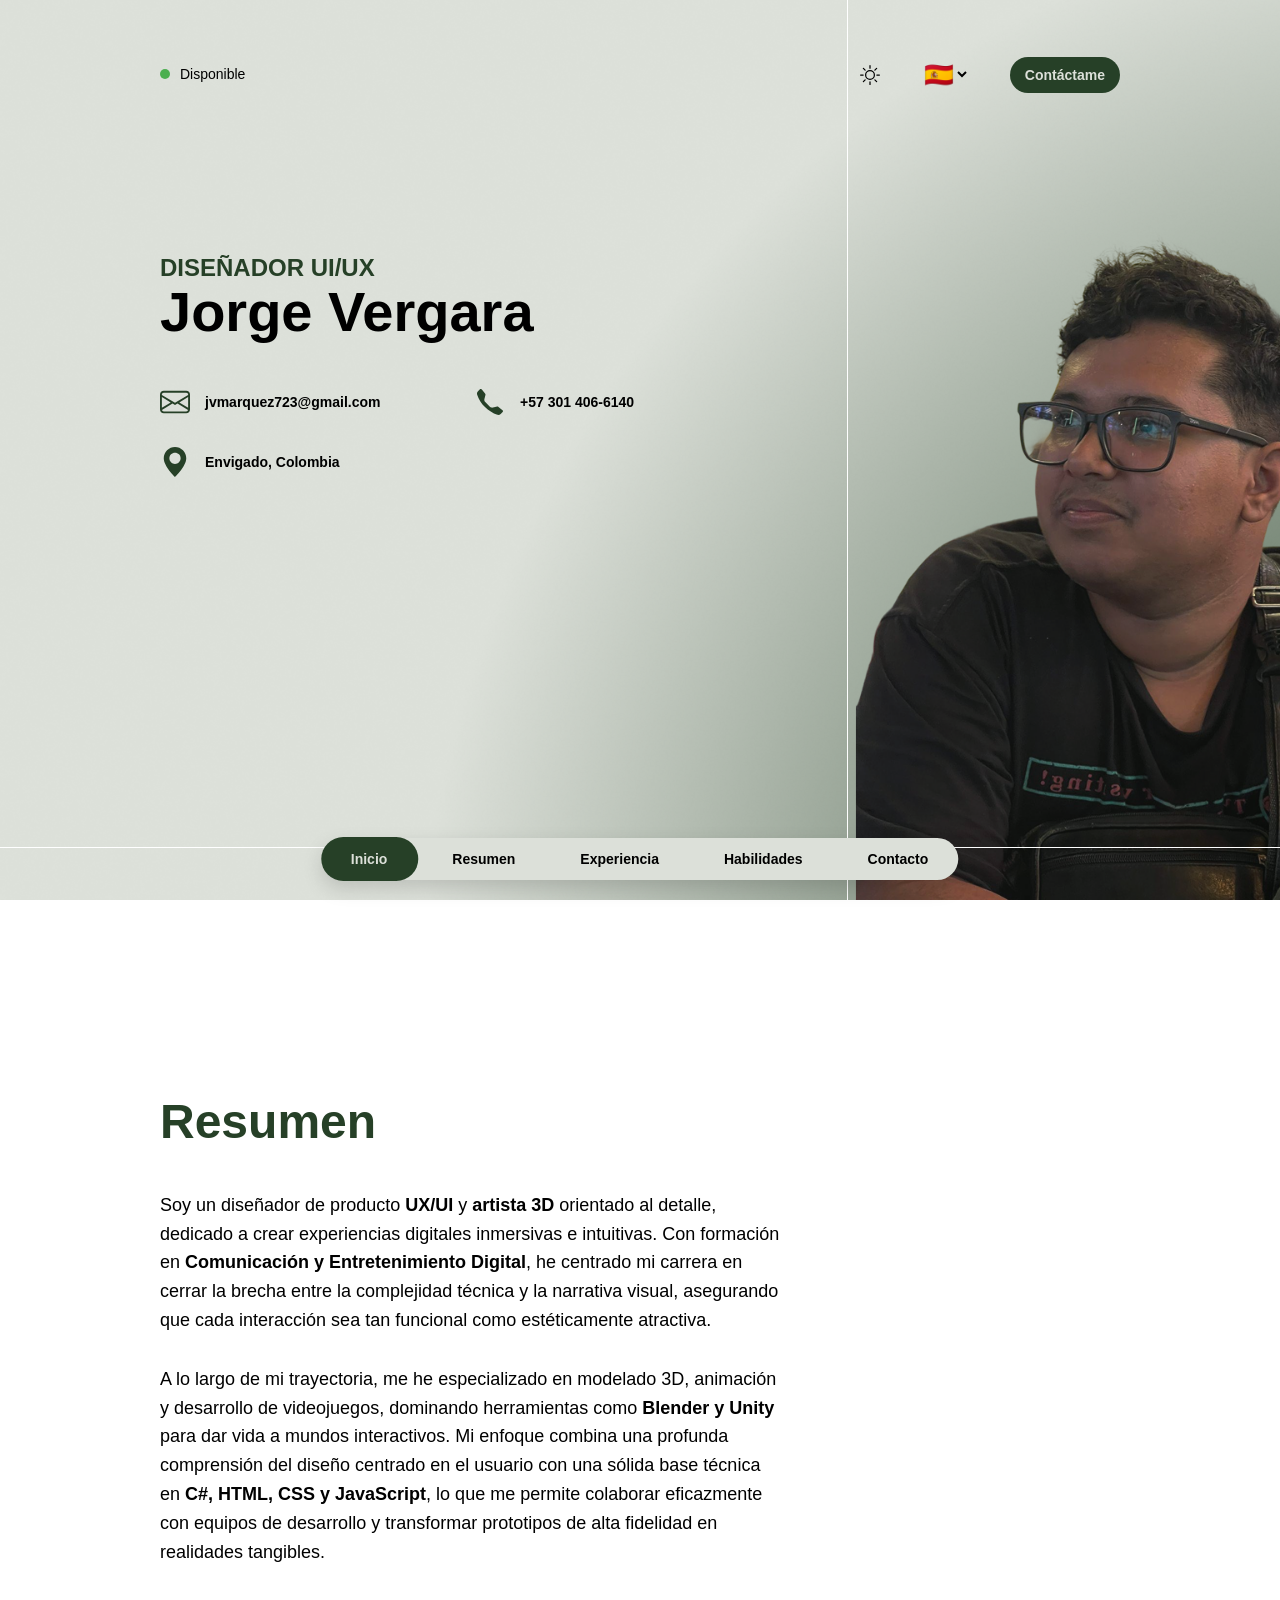
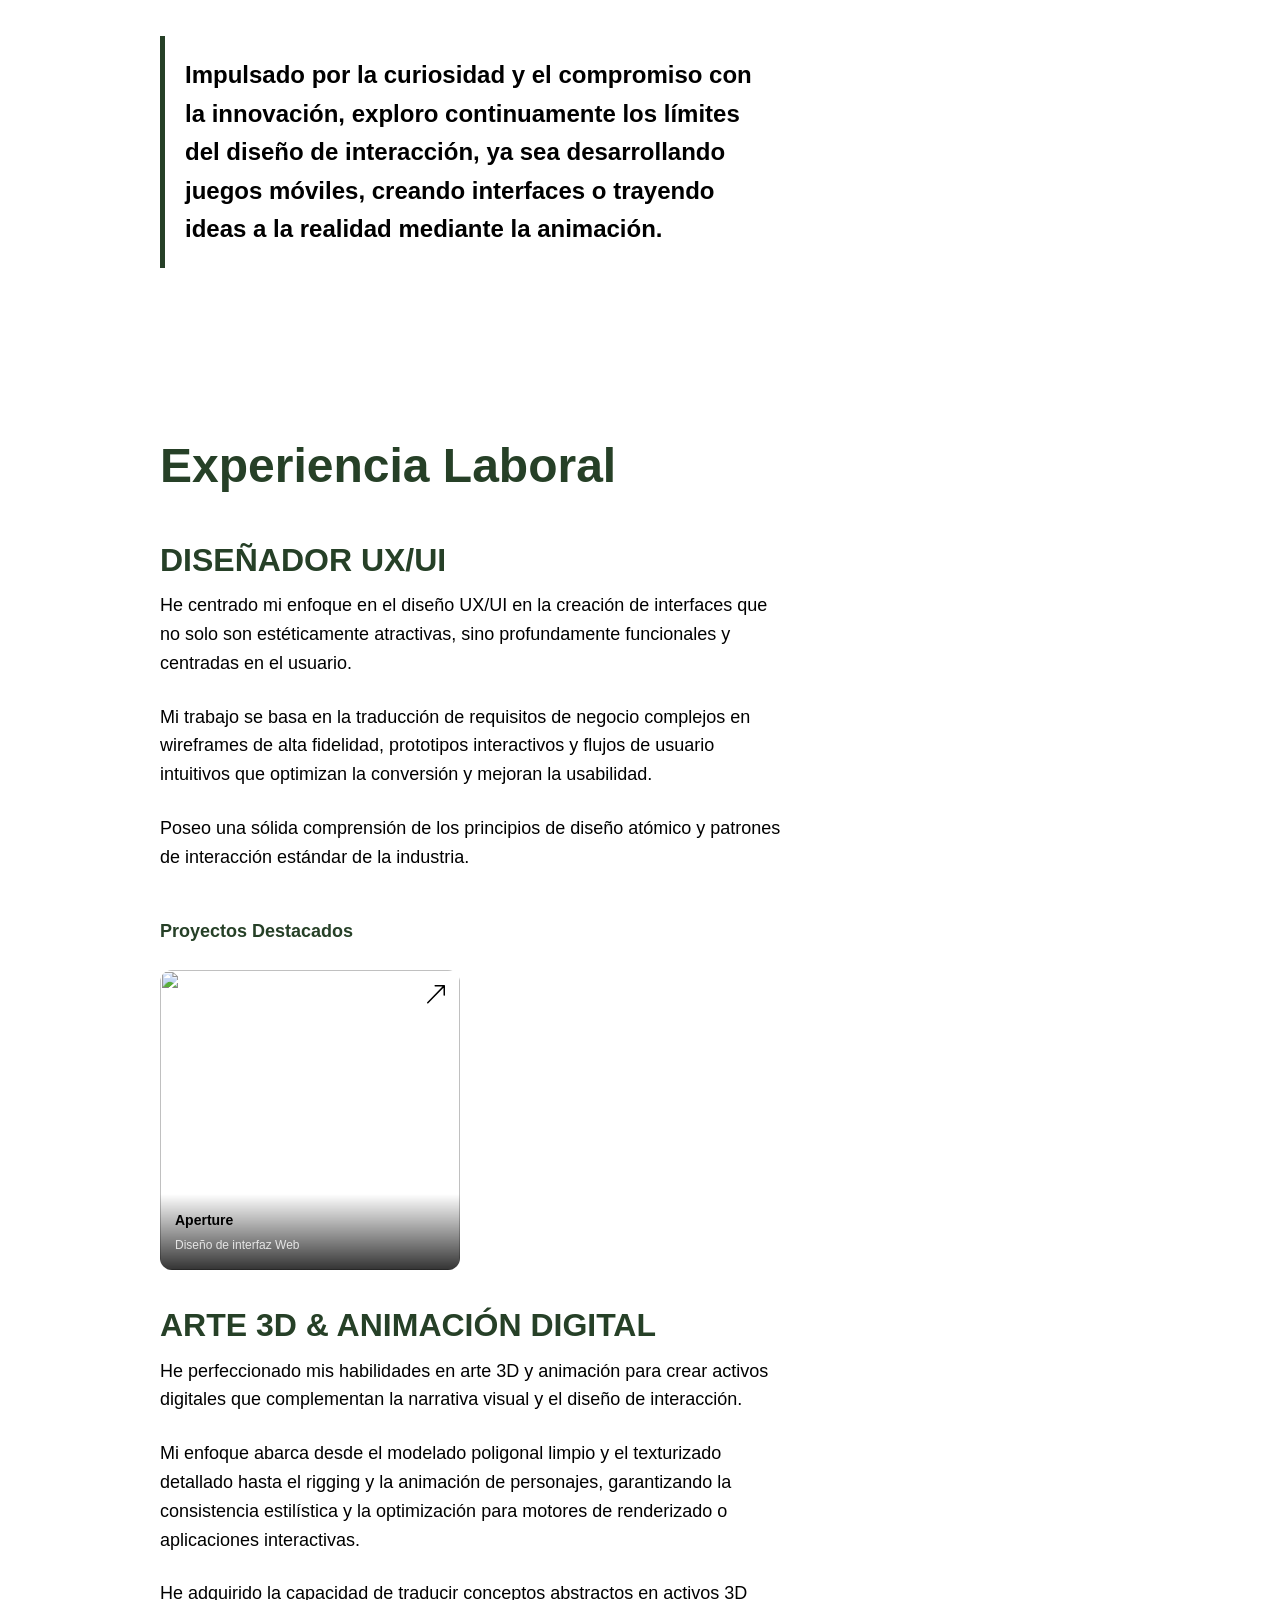
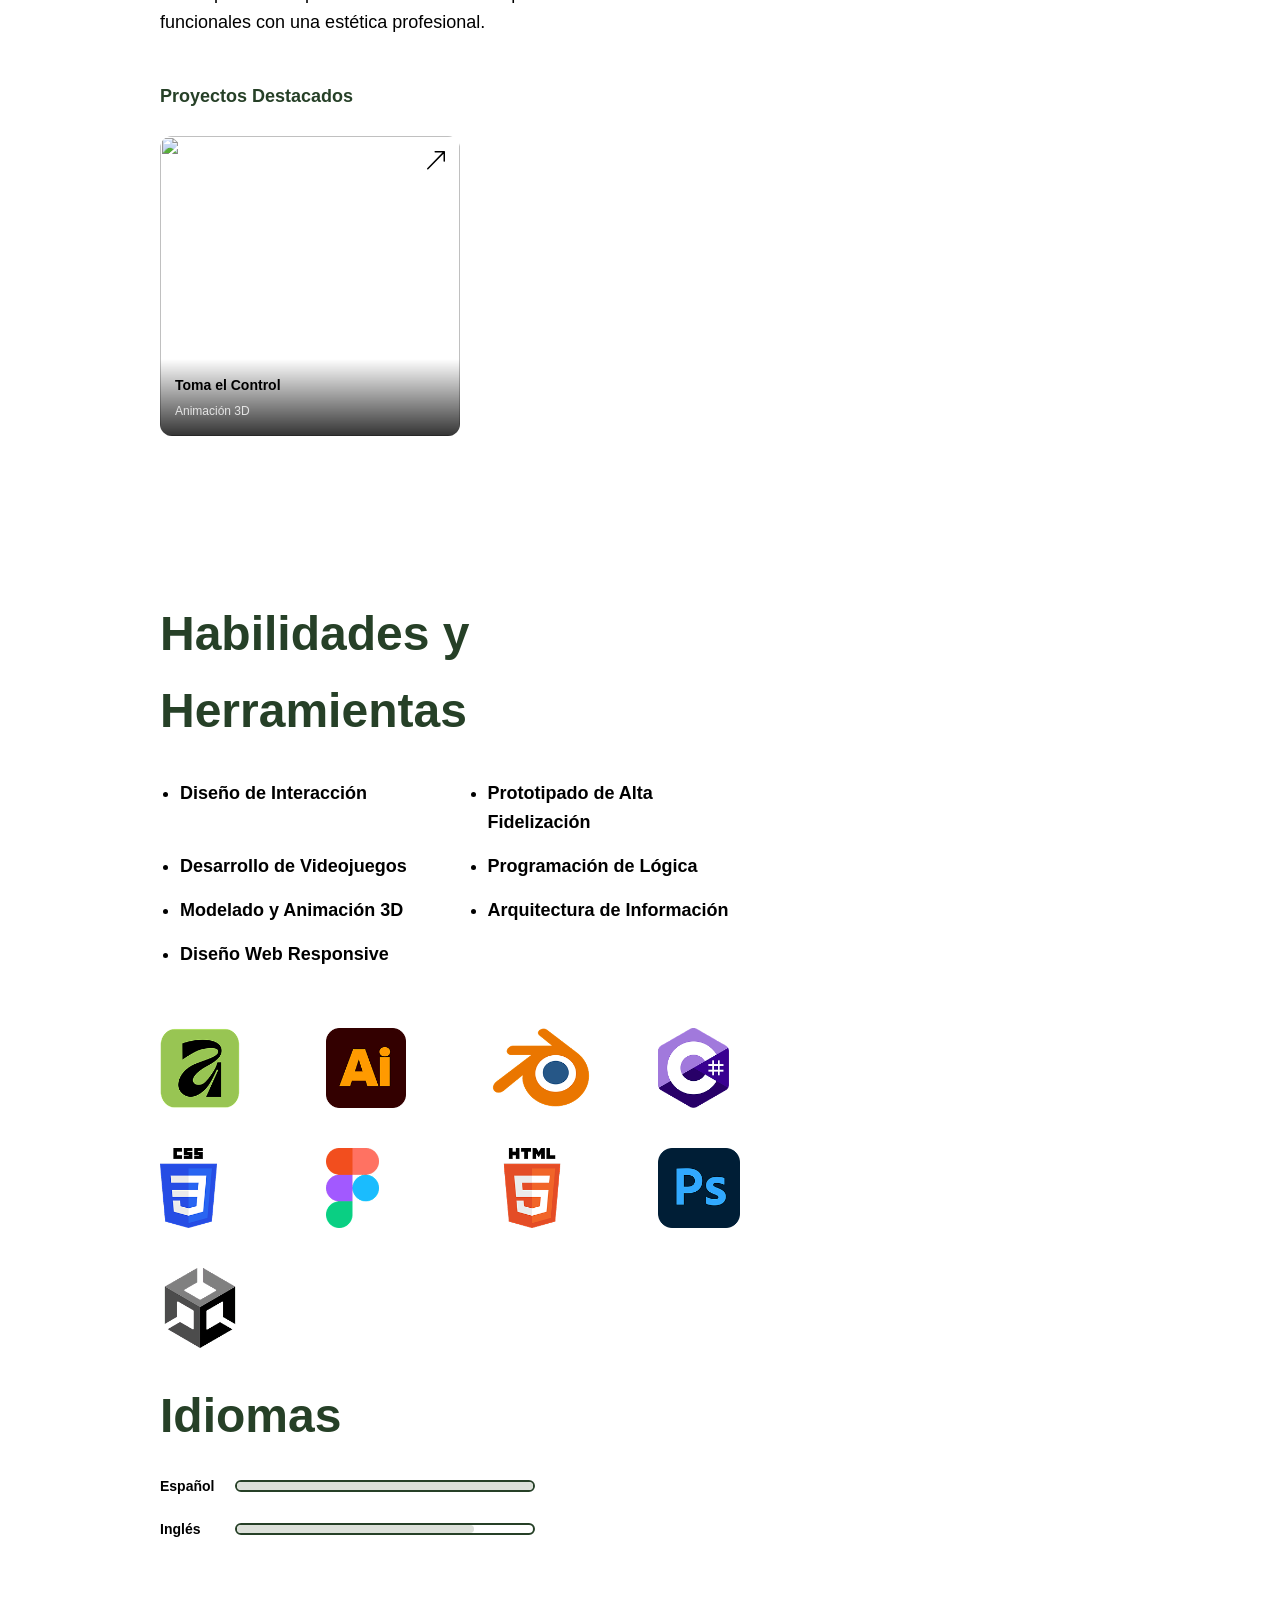
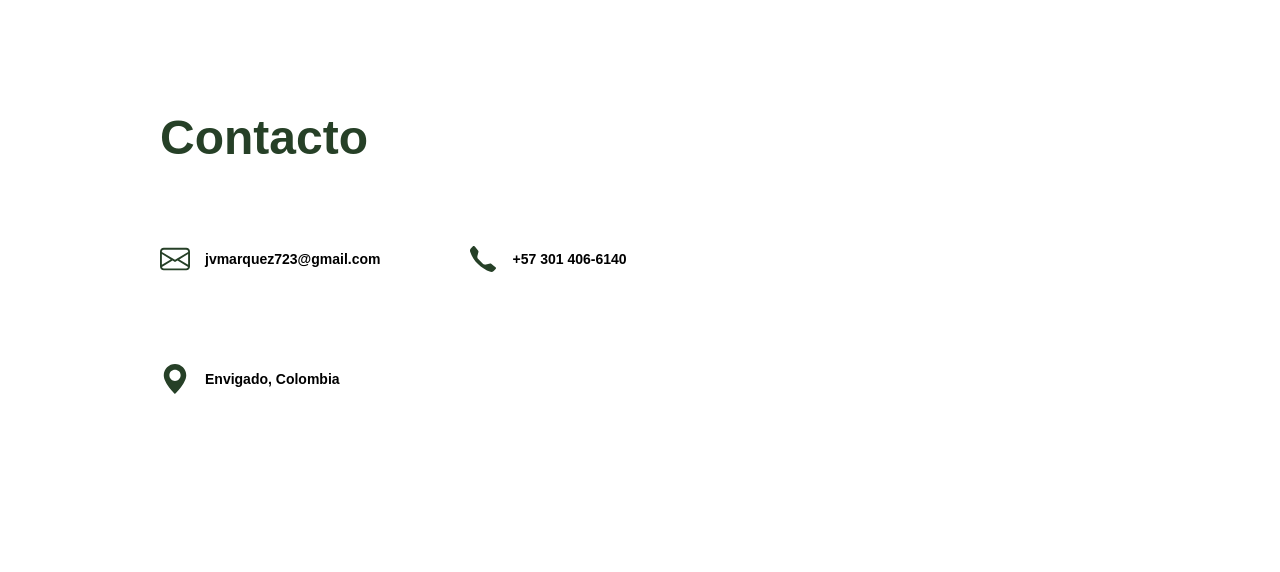
==== commit a12b0063: "Dark Mode implemented Co-authored-by: Copilot <copilot@github.com>" ====
--- a/Entregas/Entrega 2/src/Index.html
+++ b/Entregas/Entrega 2/src/Index.html
@@ -12,38 +12,51 @@
     <header class="header" id="header">
         <div class="status">
           <span class="status-dot"></span>
-          <span class="status-text">Disponible</span>
+          <span class="status-text" data-i18n="header.status">Disponible</span>
         </div>
         <div class="header-right">
-          <img src="assets/icons/brightness-high.svg" alt="Light Mode" class="theme-toggle" id="theme-toggle">
+          <button class="theme-toggle" id="theme-toggle">
+            <svg xmlns="http://www.w3.org/2000/svg" class="light-icon" viewBox="0 0 16 16">
+              <path d="M8 11a3 3 0 1 1 0-6 3 3 0 0 1 0 6m0 1a4 4 0 1 0 0-8 4 4 0 0 0 0 8M8 0a.5.5 0 0 1 .5.5v2a.5.5 0 0 1-1 0v-2A.5.5 0 0 1 8 0m0 13a.5.5 0 0 1 .5.5v2a.5.5 0 0 1-1 0v-2A.5.5 0 0 1 8 13m8-5a.5.5 0 0 1-.5.5h-2a.5.5 0 0 1 0-1h2a.5.5 0 0 1 .5.5M3 8a.5.5 0 0 1-.5.5h-2a.5.5 0 0 1 0-1h2A.5.5 0 0 1 3 8m10.657-5.657a.5.5 0 0 1 0 .707l-1.414 1.415a.5.5 0 1 1-.707-.708l1.414-1.414a.5.5 0 0 1 .707 0m-9.193 9.193a.5.5 0 0 1 0 .707L3.05 13.657a.5.5 0 0 1-.707-.707l1.414-1.414a.5.5 0 0 1 .707 0m9.193 2.121a.5.5 0 0 1-.707 0l-1.414-1.414a.5.5 0 0 1 .707-.707l1.414 1.414a.5.5 0 0 1 0 .707M4.464 4.465a.5.5 0 0 1-.707 0L2.343 3.05a.5.5 0 1 1 .707-.707l1.414 1.414a.5.5 0 0 1 0 .708"/>
+            </svg>
+            <svg xmlns="http://www.w3.org/2000/svg" class="dark-icon" viewBox="0 0 16 16">
+              <path d="M12 8a4 4 0 1 1-8 0 4 4 0 0 1 8 0M8 0a.5.5 0 0 1 .5.5v2a.5.5 0 0 1-1 0v-2A.5.5 0 0 1 8 0m0 13a.5.5 0 0 1 .5.5v2a.5.5 0 0 1-1 0v-2A.5.5 0 0 1 8 13m8-5a.5.5 0 0 1-.5.5h-2a.5.5 0 0 1 0-1h2a.5.5 0 0 1 .5.5M3 8a.5.5 0 0 1-.5.5h-2a.5.5 0 0 1 0-1h2A.5.5 0 0 1 3 8m10.657-5.657a.5.5 0 0 1 0 .707l-1.414 1.415a.5.5 0 1 1-.707-.708l1.414-1.414a.5.5 0 0 1 .707 0m-9.193 9.193a.5.5 0 0 1 0 .707L3.05 13.657a.5.5 0 0 1-.707-.707l1.414-1.414a.5.5 0 0 1 .707 0m9.193 2.121a.5.5 0 0 1-.707 0l-1.414-1.414a.5.5 0 0 1 .707-.707l1.414 1.414a.5.5 0 0 1 0 .707M4.464 4.465a.5.5 0 0 1-.707 0L2.343 3.05a.5.5 0 1 1 .707-.707l1.414 1.414a.5.5 0 0 1 0 .708"/>
+            </svg>
+            </button>
           <select name="language-selector" id="language" class="lang-selector">
             <option value="es" class="lang-item">&#127466;&#127480;</option>
-            <option value="en" class="lang-item">&#127988;󠁧󠁢󠁥󠁮󠁧󠁿</option>
+            <option value="en" class="lang-item">&#127468;&#127463;</option>
             <option value="pt" class="lang-item">&#127477;&#127481;</option>
           </select>
-          <button class="btn">Contáctame</button>
+          <button class="btn" data-i18n="header.contactBtn">Contáctame</button>
         </div>
         
     </header>
     <!-- About Section -->
     <section class="about" id="about">
       <section class="hero">
-        <h1 class="role">DISEÑADOR UI/UX</h1>
-        <h2 class="name">Jorge Vergara</h2>
+        <h1 class="role" data-i18n="hero.role">DISEÑADOR UI/UX</h1>
+        <h2 class="name" data-i18n="hero.name">Jorge Vergara</h2>
 
         <div class="contact-info">
           <div class="contact-item">
-            <img src="assets/icons/Mail.svg" alt="" class="contact-icon">
+            <svg width="60" height="45" viewBox="0 0 60 45" fill="none" xmlns="http://www.w3.org/2000/svg" class="contact-icon icon">
+              <path d="M0 7.5C0 5.51088 0.790177 3.60322 2.1967 2.1967C3.60322 0.790176 5.51088 0 7.5 0H52.5C54.4891 0 56.3968 0.790176 57.8033 2.1967C59.2098 3.60322 60 5.51088 60 7.5V37.5C60 39.4891 59.2098 41.3968 57.8033 42.8033C56.3968 44.2098 54.4891 45 52.5 45H7.5C5.51088 45 3.60322 44.2098 2.1967 42.8033C0.790177 41.3968 0 39.4891 0 37.5V7.5ZM7.5 3.75C6.50544 3.75 5.55161 4.14509 4.84835 4.84835C4.14509 5.55161 3.75 6.50544 3.75 7.5V8.31375L30 24.0637L56.25 8.31375V7.5C56.25 6.50544 55.8549 5.55161 55.1517 4.84835C54.4484 4.14509 53.4946 3.75 52.5 3.75H7.5ZM56.25 12.6863L38.595 23.28L56.25 34.1437V12.6863ZM56.1225 38.4713L34.9725 25.455L30 28.4363L25.0275 25.455L3.8775 38.4675C4.0906 39.2655 4.56119 39.9708 5.21621 40.4739C5.87124 40.9771 6.67405 41.2499 7.5 41.25H52.5C53.3255 41.2501 54.1279 40.9778 54.7829 40.4754C55.4378 39.973 55.9087 39.2685 56.1225 38.4713ZM3.75 34.1437L21.405 23.28L3.75 12.6863V34.1437Z" fill="currentColor"/>
+            </svg>
             <p>jvmarquez723@gmail.com</p>
           </div>
 
           <div class="contact-item">
-            <img src="assets/icons/Phone.svg" alt="" class="contact-icon">
+            <svg width="60" height="60" viewBox="0 0 60 60" fill="none" xmlns="http://www.w3.org/2000/svg" class="contact-icon icon">
+<path d="M13.7038 4.98098C13.4825 4.69622 13.203 4.46182 12.8841 4.29334C12.5652 4.12487 12.2141 4.02619 11.8541 4.00384C11.4941 3.9815 11.1335 4.03601 10.7962 4.16375C10.4589 4.29149 10.1526 4.48954 9.89771 4.74474L6.02033 8.6259C4.20913 10.4409 3.54165 13.0095 4.33288 15.2632C7.62051 24.5897 12.9619 33.0581 19.9624 40.0426C26.9469 47.0431 35.4153 52.3846 44.7416 55.6722C46.9953 56.4635 49.564 55.796 51.3789 53.9848L55.2563 50.1074C55.5115 49.8525 55.7095 49.5462 55.8373 49.2089C55.965 48.8716 56.0195 48.511 55.9972 48.151C55.9748 47.791 55.8761 47.4399 55.7077 47.1209C55.5392 46.802 55.3048 46.5226 55.02 46.3012L46.3691 39.5739C46.0646 39.3384 45.7107 39.1749 45.3341 39.0957C44.9574 39.0165 44.5677 39.0236 44.1941 39.1164L35.9819 41.1676C34.8856 41.4397 33.7377 41.4243 32.6492 41.1227C31.5606 40.8212 30.5683 40.2438 29.7683 39.4464L20.5586 30.2329C19.7606 29.4332 19.1825 28.4411 18.8803 27.3526C18.5781 26.264 18.562 25.1159 18.8337 24.0193L20.8886 15.807C20.9815 15.4334 20.9885 15.0437 20.9093 14.667C20.8301 14.2904 20.6666 13.9365 20.4311 13.632L13.7038 4.98098Z" fill="currentColor"/>
+</svg>
             <p>+57 301 406-6140</p>
           </div>
 
           <div class="contact-item">
-            <img src="assets/icons/Location.svg" alt="" class="contact-icon">
+            <svg width="60" height="80" viewBox="0 0 60 80" fill="none" xmlns="http://www.w3.org/2000/svg" class="contact-icon icon">
+<path d="M30 80C30 80 60 51.57 60 30C60 22.0435 56.8393 14.4129 51.2132 8.7868C45.5871 3.1607 37.9565 0 30 0C22.0435 0 14.4129 3.1607 8.7868 8.7868C3.1607 14.4129 1.18561e-07 22.0435 0 30C0 51.57 30 80 30 80ZM30 45C26.0218 45 22.2064 43.4196 19.3934 40.6066C16.5804 37.7936 15 33.9782 15 30C15 26.0218 16.5804 22.2064 19.3934 19.3934C22.2064 16.5804 26.0218 15 30 15C33.9782 15 37.7936 16.5804 40.6066 19.3934C43.4196 22.2064 45 26.0218 45 30C45 33.9782 43.4196 37.7936 40.6066 40.6066C37.7936 43.4196 33.9782 45 30 45Z" fill="currentColor"/>
+</svg>
             <p>Envigado, Colombia</p>
           </div>
         </div>
@@ -52,17 +65,17 @@
 
     <!-- Summary Section -->
     <section class="section" id="summary">
-      <h2 class="section-title">Resumen</h2>
-
-      <p class="summary-text">
+      <h2 class="section-title" data-i18n="summary.title">Resumen</h2>
+
+      <p class="summary-text" data-i18n="summary.text1">
         Soy un diseñador de producto <strong>UX/UI</strong> y <strong>artista 3D</strong> orientado al detalle, dedicado a crear experiencias digitales inmersivas e intuitivas. Con formación en <strong>Comunicación y Entretenimiento Digital</strong>, he centrado mi carrera en cerrar la brecha entre la complejidad técnica y la narrativa visual, asegurando que cada interacción sea tan funcional como estéticamente atractiva. 
       </p>
-      <p class="summary-text">
+      <p class="summary-text" data-i18n="summary.text2">
         A lo largo de mi trayectoria, me he especializado en modelado 3D, animación y desarrollo de videojuegos, dominando herramientas como <strong>Blender y Unity</strong> para dar vida a mundos interactivos. Mi enfoque combina una profunda comprensión del diseño centrado en el usuario con una sólida base técnica en <strong>C#, HTML, CSS y JavaScript</strong>, lo que me permite colaborar eficazmente con equipos de desarrollo y transformar prototipos de alta fidelidad en realidades tangibles.
       </p>
 
       <div class="summary-quote">
-        <p>
+        <p data-i18n="summary.quote">
           Impulsado por la curiosidad y el compromiso con la innovación, exploro continuamente los límites del diseño de interacción, ya sea desarrollando juegos móviles, creando interfaces o trayendo ideas a la realidad mediante la animación.
         </p>
       </div>
@@ -70,85 +83,87 @@
 
     <!-- Work Experience Section -->
     <section class="section" id="work">
-      <h2 class="section-title">Experiencia Laboral</h2>
+      <h2 class="section-title" data-i18n="work.title">Experiencia Laboral</h2>
 
       <article class="work-item">
-        <h3 class="work-role">DISEÑADOR UX/UI</h3>
-        <p class="work-description">
+        <h3 class="work-role" data-i18n="work.uxuiRole">DISEÑADOR UX/UI</h3>
+        <p class="work-description" data-i18n="work.uxuiDesc1">
           He centrado mi enfoque en el diseño UX/UI en la creación de interfaces que no solo son estéticamente atractivas, sino profundamente funcionales y centradas en el usuario. 
         </p>
-        <p class="work-description">
+        <p class="work-description" data-i18n="work.uxuiDesc2">
           Mi trabajo se basa en la traducción de requisitos de negocio complejos en wireframes de alta fidelidad, prototipos interactivos y flujos de usuario intuitivos que optimizan la conversión y mejoran la usabilidad. 
         </p>
-        <p class="work-description">
+        <p class="work-description" data-i18n="work.uxuiDesc3">
           Poseo una sólida comprensión de los principios de diseño atómico y patrones de interacción estándar de la industria.
         </p>
-        <h4 class="work-projects-title">Proyectos Destacados</h4>
+        <h4 class="work-projects-title" data-i18n="work.projectsTitle">Proyectos Destacados</h4>
 
         <div class="projects-grid">
           <div class="project-card">
             <img src="assets/images/Work1.jpg" alt="" class="project-image">
-            <img src="assets/icons/Arrow.svg" alt="" class="project-arrow">
+            <svg width="18" height="19" viewBox="0 0 18 19" fill="none" xmlns="http://www.w3.org/2000/svg" class="project-arrow icon">
+<path fill-rule="evenodd" clip-rule="evenodd" d="M18 0.770792C18 0.566365 17.921 0.370311 17.7803 0.22576C17.6397 0.0812078 17.4489 0 17.25 0H8.25051C8.05161 0 7.86085 0.0812078 7.72021 0.22576C7.57957 0.370311 7.50055 0.566365 7.50055 0.770792C7.50055 0.975219 7.57957 1.17127 7.72021 1.31583C7.86085 1.46038 8.05161 1.54159 8.25051 1.54159H15.4396L0.219934 17.1825C0.0791119 17.3272 0 17.5235 0 17.7282C0 17.9329 0.0791119 18.1292 0.219934 18.274C0.360757 18.4187 0.551755 18.5 0.750908 18.5C0.950061 18.5 1.14106 18.4187 1.28188 18.274L16.5001 2.63148V10.0203C16.5001 10.2247 16.5791 10.4208 16.7197 10.5653C16.8604 10.7099 17.0511 10.7911 17.25 10.7911C17.4489 10.7911 17.6397 10.7099 17.7803 10.5653C17.921 10.4208 18 10.2247 18 10.0203V0.770792Z" fill="currentColor"/>
+</svg>
             <div class="project-info">
-              <span class="project-title">Aperture</span>
-              <span class="project-desc">Diseño de interfaz Web</span>
+              <span class="project-title" data-i18n="work.project1.name">Aperture</span>
+              <span class="project-desc" data-i18n="work.project1.desc">Diseño de interfaz Web</span>
             </div>
           </div>
         </div>
       </article>
 
       <article class="work-item">
-        <h3 class="work-role">ARTE 3D & ANIMACIÓN DIGITAL</h3>
-        <p class="work-description">
+        <h3 class="work-role" data-i18n="work.artRole">ARTE 3D & ANIMACIÓN DIGITAL</h3>
+        <p class="work-description" data-i18n="work.artDesc1">
           He perfeccionado mis habilidades en arte 3D y animación para crear activos digitales que complementan la narrativa visual y el diseño de interacción.
         </p>
-        <p class="work-description">
+        <p class="work-description" data-i18n="work.artDesc2">
           Mi enfoque abarca desde el modelado poligonal limpio y el texturizado detallado hasta el rigging y la animación de personajes, garantizando la consistencia estilística y la optimización para motores de renderizado o aplicaciones interactivas.
         </p>
-        <p class="work-description">
+        <p class="work-description" data-i18n="work.artDesc3">
           He adquirido la capacidad de traducir conceptos abstractos en activos 3D funcionales con una estética profesional.
         </p>
-        <h4 class="work-projects-title">Proyectos Destacados</h4>
+        <h4 class="work-projects-title" data-i18n="work.projectsTitle">Proyectos Destacados</h4>
 
         <div class="projects-grid">
           <div class="project-card">
             <img src="assets/images/Work2.jpg" alt="" class="project-image">
-            <img src="assets/icons/Arrow.svg" alt="" class="project-arrow">
+            <svg width="18" height="19" viewBox="0 0 18 19" fill="none" xmlns="http://www.w3.org/2000/svg" class="project-arrow icon">
+<path fill-rule="evenodd" clip-rule="evenodd" d="M18 0.770792C18 0.566365 17.921 0.370311 17.7803 0.22576C17.6397 0.0812078 17.4489 0 17.25 0H8.25051C8.05161 0 7.86085 0.0812078 7.72021 0.22576C7.57957 0.370311 7.50055 0.566365 7.50055 0.770792C7.50055 0.975219 7.57957 1.17127 7.72021 1.31583C7.86085 1.46038 8.05161 1.54159 8.25051 1.54159H15.4396L0.219934 17.1825C0.0791119 17.3272 0 17.5235 0 17.7282C0 17.9329 0.0791119 18.1292 0.219934 18.274C0.360757 18.4187 0.551755 18.5 0.750908 18.5C0.950061 18.5 1.14106 18.4187 1.28188 18.274L16.5001 2.63148V10.0203C16.5001 10.2247 16.5791 10.4208 16.7197 10.5653C16.8604 10.7099 17.0511 10.7911 17.25 10.7911C17.4489 10.7911 17.6397 10.7099 17.7803 10.5653C17.921 10.4208 18 10.2247 18 10.0203V0.770792Z" fill="currentColor"/>
+</svg>
             <div class="project-info">
-              <span class="project-title">Toma el Control</span>
-              <span class="project-desc">Animación 3D</span>
+              <span class="project-title" data-i18n="work.project2.name">Toma el Control</span>
+              <span class="project-desc" data-i18n="work.project2.desc">Animación 3D</span>
             </div>
           </div>
-        </div>
-      </article>
         </div>
       </article>
     </section>
 
     <!-- Skills & Tools Section -->
      <section class="section" id="skills">
-      <h2 class="section-title">Habilidades y Herramientas</h2>
+       <h2 class="section-title" data-i18n="skills.title">Habilidades y Herramientas</h2>
         <ul class="skills-grid">
           <div class="skills-item">
-            <li>Diseño de Interacción</li>
-          </div>
-          <div class="skills-item">
-            <li>Prototipado de Alta Fidelización</li>
-          </div>
-          <div class="skills-item">
-            <li>Desarrollo de Videojuegos</li>
-          </div>
-          <div class="skills-item">
-            <li>Programación de Lógica</li>
-          </div>
-          <div class="skills-item">
-            <li>Modelado y Animación 3D</li>
-          </div>
-          <div class="skills-item">
-            <li>Arquitectura de Información</li>
-          </div>
-          <div class="skills-item">
-            <li>Diseño Web Responsive</li>
+            <li data-i18n="skills.skills.0">Diseño de Interacción</li>
+          </div>
+          <div class="skills-item">
+            <li data-i18n="skills.skills.1">Prototipado de Alta Fidelización</li>
+          </div>
+          <div class="skills-item">
+            <li data-i18n="skills.skills.2">Desarrollo de Videojuegos</li>
+          </div>
+          <div class="skills-item">
+            <li data-i18n="skills.skills.3">Programación de Lógica</li>
+          </div>
+          <div class="skills-item">
+            <li data-i18n="skills.skills.4">Modelado y Animación 3D</li>
+          </div>
+          <div class="skills-item">
+            <li data-i18n="skills.skills.5">Arquitectura de Información</li>
+          </div>
+          <div class="skills-item">
+            <li data-i18n="skills.skills.6">Diseño Web Responsive</li>
           </div>
         </ul>
 
@@ -165,15 +180,15 @@
         </div>
 
         <div class="language-list">
-          <h2 class="section-title">Idiomas</h2>
+          <h2 class="section-title" data-i18n="skills.languagesTitle">Idiomas</h2>
           <div class="language">
-              <p>Español</p>
+              <p data-i18n="skills.languages.spanish">Español</p>
               <div class="language-bar-bg">
                   <div class="language-bar es"></div>
               </div>
           </div>
           <div class="language">
-              <p>Inglés</p>
+              <p data-i18n="skills.languages.english">Inglés</p>
               <div class="language-bar-bg">
                   <div class="language-bar en"></div>
               </div>
@@ -184,20 +199,26 @@
 
      <!-- Contact Section -->
       <section class="section" id="contact">
-        <h2 class="section-title">Contacto</h2>
+        <h2 class="section-title" data-i18n="contact.title">Contacto</h2>
         <div class="contact-info-footer">
           <div class="contact-item">
-            <img src="assets/icons/Mail.svg" alt="" class="contact-icon">
+            <svg width="60" height="45" viewBox="0 0 60 45" fill="none" xmlns="http://www.w3.org/2000/svg" class="contact-icon icon">
+<path d="M0 7.5C0 5.51088 0.790177 3.60322 2.1967 2.1967C3.60322 0.790176 5.51088 0 7.5 0H52.5C54.4891 0 56.3968 0.790176 57.8033 2.1967C59.2098 3.60322 60 5.51088 60 7.5V37.5C60 39.4891 59.2098 41.3968 57.8033 42.8033C56.3968 44.2098 54.4891 45 52.5 45H7.5C5.51088 45 3.60322 44.2098 2.1967 42.8033C0.790177 41.3968 0 39.4891 0 37.5V7.5ZM7.5 3.75C6.50544 3.75 5.55161 4.14509 4.84835 4.84835C4.14509 5.55161 3.75 6.50544 3.75 7.5V8.31375L30 24.0637L56.25 8.31375V7.5C56.25 6.50544 55.8549 5.55161 55.1517 4.84835C54.4484 4.14509 53.4946 3.75 52.5 3.75H7.5ZM56.25 12.6863L38.595 23.28L56.25 34.1437V12.6863ZM56.1225 38.4713L34.9725 25.455L30 28.4363L25.0275 25.455L3.8775 38.4675C4.0906 39.2655 4.56119 39.9708 5.21621 40.4739C5.87124 40.9771 6.67405 41.2499 7.5 41.25H52.5C53.3255 41.2501 54.1279 40.9778 54.7829 40.4754C55.4378 39.973 55.9087 39.2685 56.1225 38.4713ZM3.75 34.1437L21.405 23.28L3.75 12.6863V34.1437Z" fill="currentColor"/>
+</svg>
             <p>jvmarquez723@gmail.com</p>
           </div>
 
           <div class="contact-item">
-            <img src="assets/icons/Phone.svg" alt="" class="contact-icon">
+            <svg width="60" height="60" viewBox="0 0 60 60" fill="none" xmlns="http://www.w3.org/2000/svg" class="contact-icon icon">
+<path d="M13.7038 4.98098C13.4825 4.69622 13.203 4.46182 12.8841 4.29334C12.5652 4.12487 12.2141 4.02619 11.8541 4.00384C11.4941 3.9815 11.1335 4.03601 10.7962 4.16375C10.4589 4.29149 10.1526 4.48954 9.89771 4.74474L6.02033 8.6259C4.20913 10.4409 3.54165 13.0095 4.33288 15.2632C7.62051 24.5897 12.9619 33.0581 19.9624 40.0426C26.9469 47.0431 35.4153 52.3846 44.7416 55.6722C46.9953 56.4635 49.564 55.796 51.3789 53.9848L55.2563 50.1074C55.5115 49.8525 55.7095 49.5462 55.8373 49.2089C55.965 48.8716 56.0195 48.511 55.9972 48.151C55.9748 47.791 55.8761 47.4399 55.7077 47.1209C55.5392 46.802 55.3048 46.5226 55.02 46.3012L46.3691 39.5739C46.0646 39.3384 45.7107 39.1749 45.3341 39.0957C44.9574 39.0165 44.5677 39.0236 44.1941 39.1164L35.9819 41.1676C34.8856 41.4397 33.7377 41.4243 32.6492 41.1227C31.5606 40.8212 30.5683 40.2438 29.7683 39.4464L20.5586 30.2329C19.7606 29.4332 19.1825 28.4411 18.8803 27.3526C18.5781 26.264 18.562 25.1159 18.8337 24.0193L20.8886 15.807C20.9815 15.4334 20.9885 15.0437 20.9093 14.667C20.8301 14.2904 20.6666 13.9365 20.4311 13.632L13.7038 4.98098Z" fill="currentColor"/>
+</svg>
             <p>+57 301 406-6140</p>
           </div>
 
           <div class="contact-item">
-            <img src="assets/icons/Location.svg" alt="" class="contact-icon">
+            <svg width="60" height="80" viewBox="0 0 60 80" fill="none" xmlns="http://www.w3.org/2000/svg" class="contact-icon icon">
+<path d="M30 80C30 80 60 51.57 60 30C60 22.0435 56.8393 14.4129 51.2132 8.7868C45.5871 3.1607 37.9565 0 30 0C22.0435 0 14.4129 3.1607 8.7868 8.7868C3.1607 14.4129 1.18561e-07 22.0435 0 30C0 51.57 30 80 30 80ZM30 45C26.0218 45 22.2064 43.4196 19.3934 40.6066C16.5804 37.7936 15 33.9782 15 30C15 26.0218 16.5804 22.2064 19.3934 19.3934C22.2064 16.5804 26.0218 15 30 15C33.9782 15 37.7936 16.5804 40.6066 19.3934C43.4196 22.2064 45 26.0218 45 30C45 33.9782 43.4196 37.7936 40.6066 40.6066C37.7936 43.4196 33.9782 45 30 45Z" fill="currentColor"/>
+</svg>
             <p>Envigado, Colombia</p>
           </div>
         </div>
@@ -205,14 +226,16 @@
 
       <nav class="navbar">
         <div class="navbar-wrapper">
-          <a class="navbar-item" href="#about">Inicio</a>
-          <a class="navbar-item" href="#summary">Resumen</a>
-          <a class="navbar-item" href="#work">Experiencia</a>
-          <a class="navbar-item" href="#skills">Habilidades</a>
-          <a class="navbar-item" href="#contact">Contacto</a>
+          <a class="navbar-item" href="#about" data-i18n="nav.about">Inicio</a>
+          <a class="navbar-item" href="#summary" data-i18n="nav.summary">Resumen</a>
+          <a class="navbar-item" href="#work" data-i18n="nav.work">Experiencia</a>
+          <a class="navbar-item" href="#skills" data-i18n="nav.skills">Habilidades</a>
+          <a class="navbar-item" href="#contact" data-i18n="nav.contact">Contacto</a>
         </div>
       </nav>
   </main>
 </body>
+<script src="i18n.js"></script>
 <script src="script.js"></script>
+<script src="darkmode.js"></script>
 </html>
--- a/Entregas/Entrega 2/src/styles.css
+++ b/Entregas/Entrega 2/src/styles.css
@@ -2,17 +2,11 @@
 :root {
   /* Colors - Light Mode */
   --color-primary: #264027;
-  --color-primary-hover: #3C5233;
-  --color-secondary: #55251d;
-  --color-secondary-hover: #745343;
   --color-background: #dce0d9;
-  --color-surface: #f0f2ee;
-  --color-surface-raised: #ffffff;
   --color-text: #000000;
-  --color-text-secondary: #264027;
-  --color-text-muted: #6b6b6b;
-  --color-text-inverse: #ffffff;
-  --color-border: #c4c8c1;
+  --color-text-nav: #000;
+  --color-button:#dce0d9;
+  --color-button-bg:#264027;
 
   /* Typography */
   @import url('https://fonts.googleapis.com/css2?family=Instrument+Sans:ital,wght@0,400..700;1,400..700&display=swap');
@@ -56,6 +50,20 @@
   --transition-normal: 250ms ease-out;
 }
 
+/* Colors - Dark Mode */
+.darkmode {
+  --color-primary: #617561;
+  --color-text: #dce0d9;
+  --color-button:#264027;
+  --color-button-bg:#dce0d9;  
+}
+
+/* Icon colors */
+.icon {
+  color: var(--color-icon);
+  transition: color 0.25s ease-out;
+}
+
 /* Reset */
 *, *::before, *::after {
   box-sizing: border-box;
@@ -73,6 +81,10 @@
   color: var(--color-text);
   line-height: 1.6;
   -webkit-font-smoothing: antialiased;
+}
+
+.darkmode .bg-image {
+  background-image: url(assets/Images/Background_Dark.png);
 }
 
 .bg-image {
@@ -108,6 +120,7 @@
 .about {
   min-height: 95vh;
   max-width: 162rem;
+  scroll-margin-top: 4rem;
 }
 
 /* Header */
@@ -150,6 +163,7 @@
   border: none;
   padding: 0;
   font-size: var(--font-size-xl);
+  color: var(--color-text);
 }
 
 .lang-item {
@@ -158,8 +172,28 @@
 
 /* Theme Toggle */
 .theme-toggle {
-  height: 2.5rem;
-}
+  height: 2rem;
+  width: 2rem;
+  fill: currentColor;
+  border: none;
+  background-color: #ffffff00;
+  cursor: pointer;
+  transition: var(--transition-normal);
+  color: var(--color-text);
+}
+
+.light-icon, .dark-icon { display: none;}
+
+body:not(.darkmode) .light-icon { display: block;}
+
+body.darkmode .dark-icon { display: block;}
+
+body:not(.darkmode) .theme-toggle:hover .light-icon { display: none;}
+body:not(.darkmode) .theme-toggle:hover .dark-icon { display: block;}
+
+body.darkmode .theme-toggle:hover .dark-icon { display: none;}
+body.darkmode .theme-toggle:hover .light-icon { display: block;}
+
 
 /* Button */
 .btn {
@@ -167,16 +201,17 @@
   font-size: var(--font-size-md);
   font-weight: 600;
   font-family: var(--font-family);
-  color: var(--color-text-inverse);
-  background-color: var(--color-primary);
+  color: var(--color-button);
+  background-color: var(--color-button-bg);
   border: none;
   border-radius: var(--radius-full);
   cursor: pointer;
-  transition: background-color var(--transition-fast);
+  transition: background-color var(--transition-normal);
 }
 
 .btn:hover {
-  background-color: var(--color-primary-hover);
+  background-color: var(--color-background);
+  color: var(--color-primary);
 }
 
 /* Section Prefab */
@@ -186,6 +221,7 @@
   flex-direction: column;
   gap: var(--space-30);
   margin-bottom: var(--space-100);
+  scroll-margin-top: 4rem;
 }
 
 /* Hero Section */
@@ -196,7 +232,7 @@
 .role {
   font-size: var(--font-size-xl);
   font-weight: 700;
-  color: var(--color-text-secondary);
+  color: var(--color-primary);
 }
 
 .name {
@@ -228,7 +264,7 @@
   align-items: center;
   gap: var(--space-15);
   font-size: var(--font-size-md);
-  color: var(--color-text-secondary);
+  color: var(--color-text);
   font-weight: 600;
 }
 
@@ -236,6 +272,7 @@
   width: 3rem;
   height: 3rem;
   flex-shrink: 0;
+  color: var(--color-primary);
 }
 
 .contact-text {
@@ -256,7 +293,7 @@
 .section-title {
   font-size: var(--font-size-3xl);
   font-weight: 700;
-  color: var(--color-text-secondary);
+  color: var(--color-primary);
 }
 
 .summary-text {
@@ -296,7 +333,7 @@
 .work-role {
   font-size: var(--font-size-2xl);
   font-weight: 700;
-  color: var(--color-text-secondary);
+  color: var(--color-primary);
 }
 
 .work-description {
@@ -311,7 +348,7 @@
 .work-projects-title {
   font-size: var(--font-size-lg);
   font-weight: 700;
-  color: var(--color-text-secondary);
+  color: var(--color-primary);
   margin-top: var(--space-20);
   margin-bottom: var(--space-20);
 }
@@ -371,7 +408,7 @@
 .project-title {
   font-size: var(--font-size-md);
   font-weight: 600;
-  color: var(--color-text-inverse);
+  color: var(--color-text-dark);
 }
 
 .project-desc {
@@ -433,7 +470,6 @@
 .language-bar {
   background-color: var(--color-background);
   border-radius: 20px;
-  border: 2px solid var(--color-primary);
   height: 100%;
   margin: 0;
 }
@@ -467,11 +503,12 @@
 }
 
 .language-bar-bg {
-  background-color: var(--color-primary-hover);
+  background-color: var(--color-primary-dark);
   border-radius: 20px;
   width: 300px;
   height: 12px;
   margin: 0;
+  border: 2px solid var(--color-primary);
 }
 
 /* Responsive - Desktop */
@@ -480,12 +517,11 @@
     bottom: var(--space-20);
     left: 50%;
     transform: translateX(-50%);
-    background-color: var(--color-surface);
+    background-color: var(--color-background);
     border-radius: var(--radius-full);
     display: flex;
     align-items: center;
     gap: var(--space-5);
-    padding: var(--space-5);
     box-shadow: 0 8px 20px rgba(0, 0, 0, 0.15);
     z-index: 1000;
 }
@@ -500,20 +536,16 @@
 .navbar-item {
     font-size: var(--font-size-md);
     font-weight: 600;
-    color: var(--color-text);
-    padding: var(--space-15) var(--space-30);
+    color: var(--color-text-nav);
+    padding: var(--space-10) var(--space-30);
     border-radius: var(--radius-full);
     transition: color var(--transition-fast);
     position: relative;
     z-index: 1;
 }
 
-.navbar-item:hover {
-    background-color: var(--color-border);
-}
-
 .navbar-item-selected {
-    color: var(--color-text-inverse);
+    color: var(--color-background);
     pointer-events: none;
 }
 
@@ -523,7 +555,6 @@
     background-color: var(--color-primary);
     border-radius: var(--radius-full);
     transition: left var(--transition-normal), width var(--transition-normal);
-    bottom: var(--space-5);
     pointer-events: none;
     width: 0;
     left: 0;
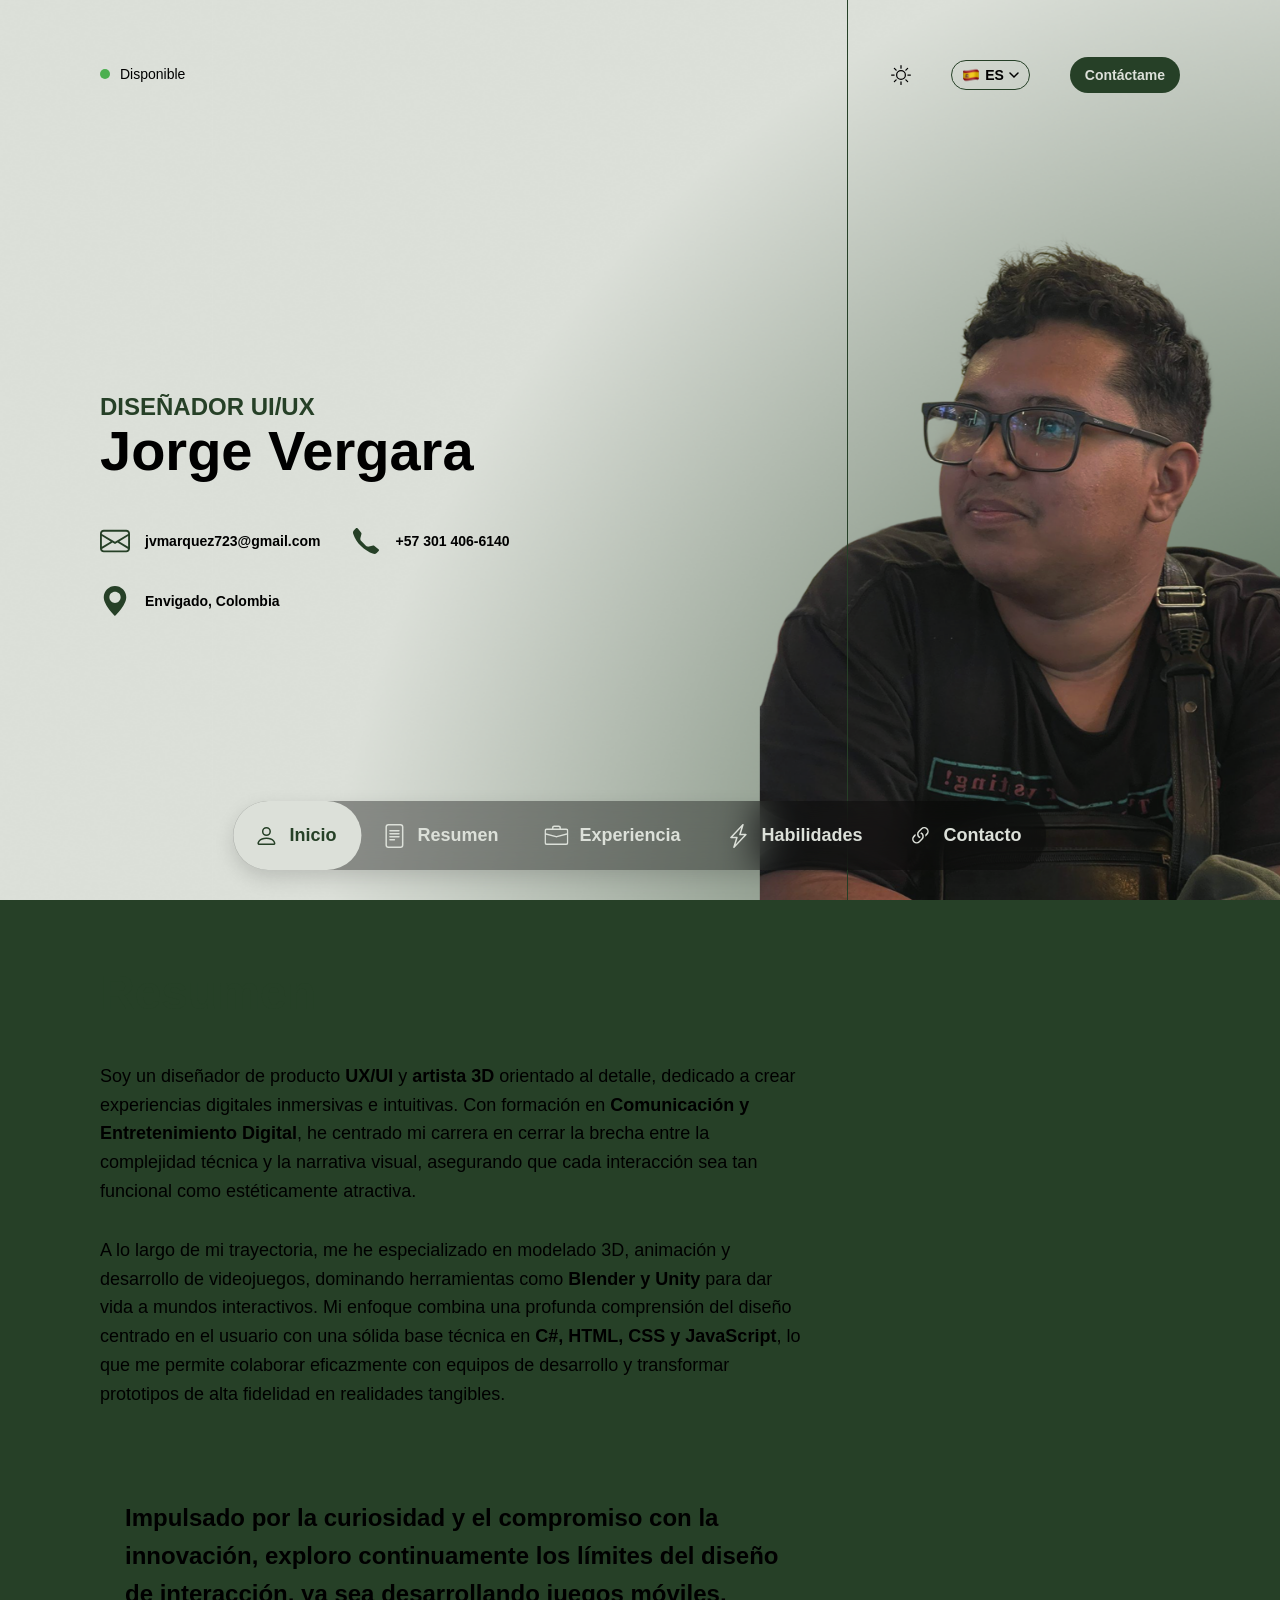
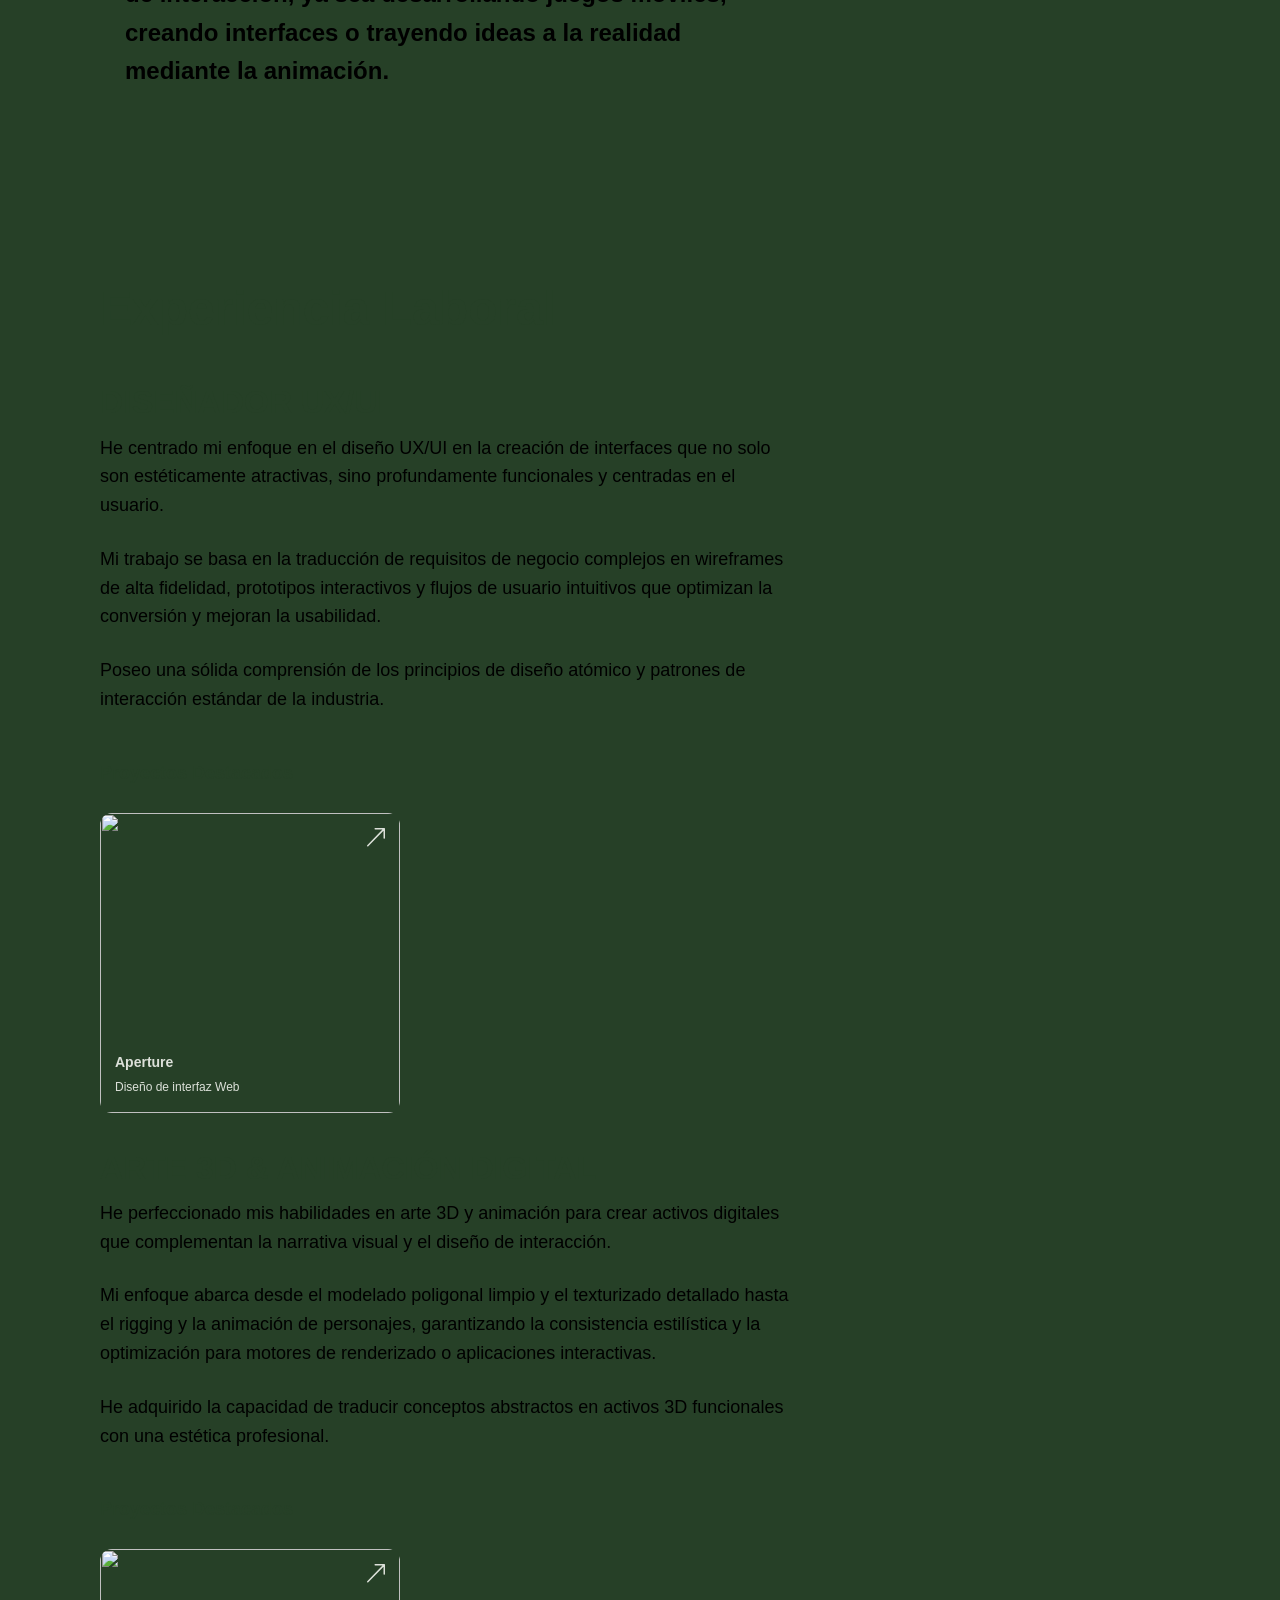
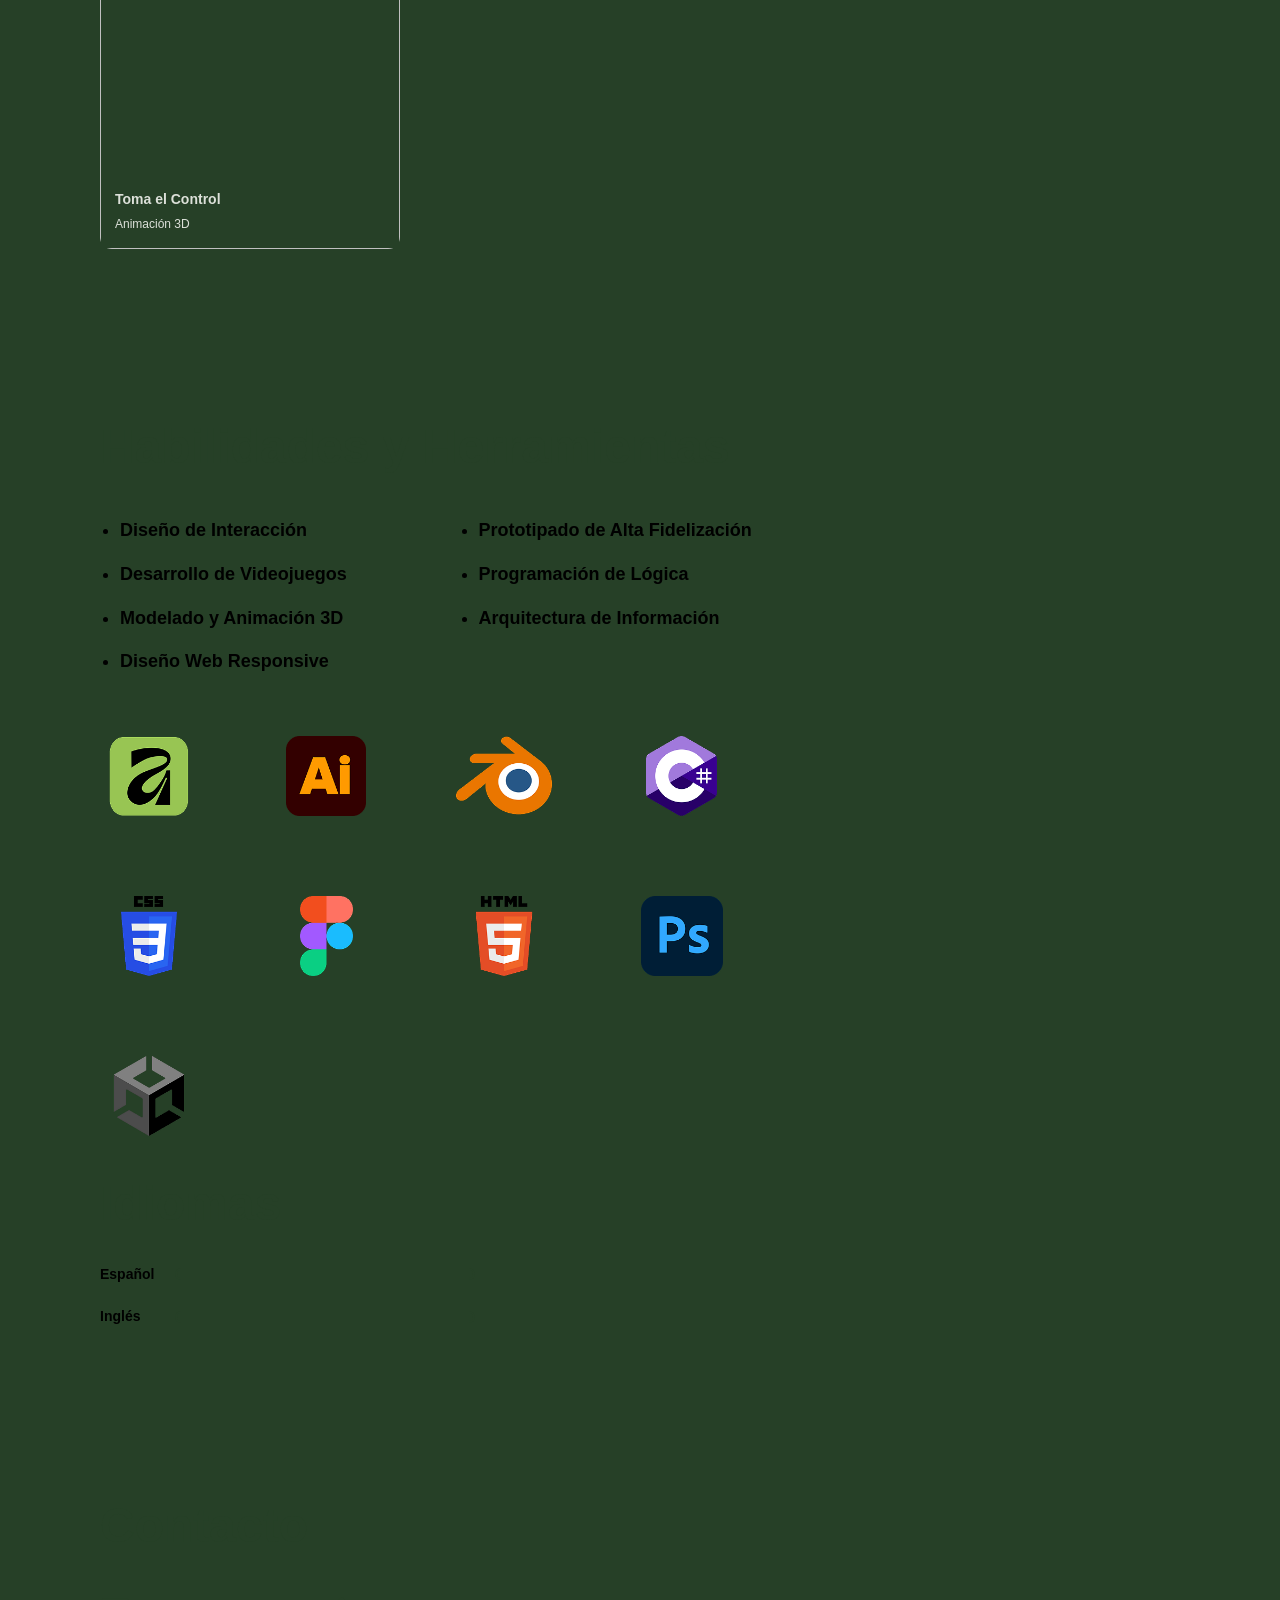
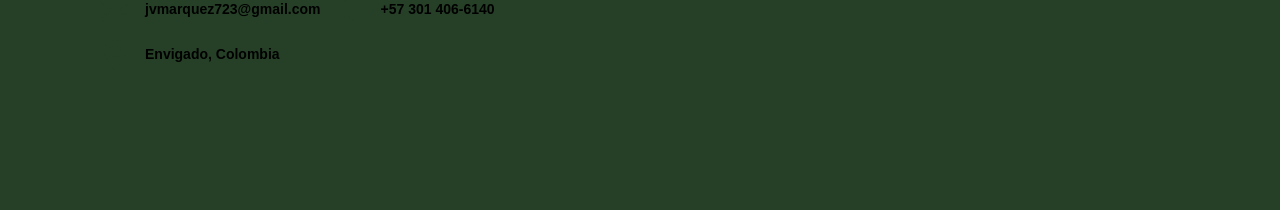
==== commit 787f9622: "Final Changes" ====
--- a/Entregas/Entrega 2/src/Index.html
+++ b/Entregas/Entrega 2/src/Index.html
@@ -5,11 +5,15 @@
   <meta name="viewport" content="width=device-width, initial-scale=1.0">
   <title>Jorge Vergara - UX/UI Designer</title>
   <link rel="stylesheet" href="styles.css">
+  <link rel="stylesheet" href="styles-tablet.css" media="(max-width:1201px)">
+  <link rel="stylesheet" href="styles-mobile.css" media="(max-width:781px)">
 </head>
 <body>
-  <div class="bg-image"></div>
+  <img class="bg-image" src="assets/Images/Background_Light.png">
   <main class="portafolio">
-    <header class="header" id="header">
+    <!-- About Section -->
+    <section class="about" id="about">
+      <header class="header" id="header">
         <div class="status">
           <span class="status-dot"></span>
           <span class="status-text" data-i18n="header.status">Disponible</span>
@@ -22,18 +26,33 @@
             <svg xmlns="http://www.w3.org/2000/svg" class="dark-icon" viewBox="0 0 16 16">
               <path d="M12 8a4 4 0 1 1-8 0 4 4 0 0 1 8 0M8 0a.5.5 0 0 1 .5.5v2a.5.5 0 0 1-1 0v-2A.5.5 0 0 1 8 0m0 13a.5.5 0 0 1 .5.5v2a.5.5 0 0 1-1 0v-2A.5.5 0 0 1 8 13m8-5a.5.5 0 0 1-.5.5h-2a.5.5 0 0 1 0-1h2a.5.5 0 0 1 .5.5M3 8a.5.5 0 0 1-.5.5h-2a.5.5 0 0 1 0-1h2A.5.5 0 0 1 3 8m10.657-5.657a.5.5 0 0 1 0 .707l-1.414 1.415a.5.5 0 1 1-.707-.708l1.414-1.414a.5.5 0 0 1 .707 0m-9.193 9.193a.5.5 0 0 1 0 .707L3.05 13.657a.5.5 0 0 1-.707-.707l1.414-1.414a.5.5 0 0 1 .707 0m9.193 2.121a.5.5 0 0 1-.707 0l-1.414-1.414a.5.5 0 0 1 .707-.707l1.414 1.414a.5.5 0 0 1 0 .707M4.464 4.465a.5.5 0 0 1-.707 0L2.343 3.05a.5.5 0 1 1 .707-.707l1.414 1.414a.5.5 0 0 1 0 .708"/>
             </svg>
+          </button>
+          <div class="lang-dropdown">
+            <button class="lang-selected" id="lang-btn">
+              <img src="assets/Images/Spain_Flag.png" alt="ES" class="flag-icon">
+              <span class="lang-label">ES</span>
+              <svg class="lang-arrow" viewBox="0 0 10 6" xmlns="http://www.w3.org/2000/svg">
+                <path d="M1 1l4 4 4-4" stroke="currentColor" stroke-width="1.5" fill="none" stroke-linecap="round"/>
+              </svg>
             </button>
-          <select name="language-selector" id="language" class="lang-selector">
-            <option value="es" class="lang-item">&#127466;&#127480;</option>
-            <option value="en" class="lang-item">&#127468;&#127463;</option>
-            <option value="pt" class="lang-item">&#127477;&#127481;</option>
-          </select>
+            <ul class="lang-menu">
+              <li class="lang-option" data-value="es">
+                <img src="assets/Images/Spain_Flag.png" alt="ES" class="flag-icon">
+                <span>ES</span>
+              </li>
+              <li class="lang-option" data-value="en">
+                <img src="assets/Images/UK_Flag.png" alt="EN" class="flag-icon">
+                <span>EN</span>
+              </li>
+              <li class="lang-option" data-value="pt">
+                <img src="assets/Images/Port_Flag.png" alt="PT" class="flag-icon">
+                <span>PT</span>
+              </li>
+            </ul>
+          </div>
           <button class="btn" data-i18n="header.contactBtn">Contáctame</button>
         </div>
-        
-    </header>
-    <!-- About Section -->
-    <section class="about" id="about">
+      </header>
       <section class="hero">
         <h1 class="role" data-i18n="hero.role">DISEÑADOR UI/UX</h1>
         <h2 class="name" data-i18n="hero.name">Jorge Vergara</h2>
@@ -48,15 +67,15 @@
 
           <div class="contact-item">
             <svg width="60" height="60" viewBox="0 0 60 60" fill="none" xmlns="http://www.w3.org/2000/svg" class="contact-icon icon">
-<path d="M13.7038 4.98098C13.4825 4.69622 13.203 4.46182 12.8841 4.29334C12.5652 4.12487 12.2141 4.02619 11.8541 4.00384C11.4941 3.9815 11.1335 4.03601 10.7962 4.16375C10.4589 4.29149 10.1526 4.48954 9.89771 4.74474L6.02033 8.6259C4.20913 10.4409 3.54165 13.0095 4.33288 15.2632C7.62051 24.5897 12.9619 33.0581 19.9624 40.0426C26.9469 47.0431 35.4153 52.3846 44.7416 55.6722C46.9953 56.4635 49.564 55.796 51.3789 53.9848L55.2563 50.1074C55.5115 49.8525 55.7095 49.5462 55.8373 49.2089C55.965 48.8716 56.0195 48.511 55.9972 48.151C55.9748 47.791 55.8761 47.4399 55.7077 47.1209C55.5392 46.802 55.3048 46.5226 55.02 46.3012L46.3691 39.5739C46.0646 39.3384 45.7107 39.1749 45.3341 39.0957C44.9574 39.0165 44.5677 39.0236 44.1941 39.1164L35.9819 41.1676C34.8856 41.4397 33.7377 41.4243 32.6492 41.1227C31.5606 40.8212 30.5683 40.2438 29.7683 39.4464L20.5586 30.2329C19.7606 29.4332 19.1825 28.4411 18.8803 27.3526C18.5781 26.264 18.562 25.1159 18.8337 24.0193L20.8886 15.807C20.9815 15.4334 20.9885 15.0437 20.9093 14.667C20.8301 14.2904 20.6666 13.9365 20.4311 13.632L13.7038 4.98098Z" fill="currentColor"/>
-</svg>
+              <path d="M13.7038 4.98098C13.4825 4.69622 13.203 4.46182 12.8841 4.29334C12.5652 4.12487 12.2141 4.02619 11.8541 4.00384C11.4941 3.9815 11.1335 4.03601 10.7962 4.16375C10.4589 4.29149 10.1526 4.48954 9.89771 4.74474L6.02033 8.6259C4.20913 10.4409 3.54165 13.0095 4.33288 15.2632C7.62051 24.5897 12.9619 33.0581 19.9624 40.0426C26.9469 47.0431 35.4153 52.3846 44.7416 55.6722C46.9953 56.4635 49.564 55.796 51.3789 53.9848L55.2563 50.1074C55.5115 49.8525 55.7095 49.5462 55.8373 49.2089C55.965 48.8716 56.0195 48.511 55.9972 48.151C55.9748 47.791 55.8761 47.4399 55.7077 47.1209C55.5392 46.802 55.3048 46.5226 55.02 46.3012L46.3691 39.5739C46.0646 39.3384 45.7107 39.1749 45.3341 39.0957C44.9574 39.0165 44.5677 39.0236 44.1941 39.1164L35.9819 41.1676C34.8856 41.4397 33.7377 41.4243 32.6492 41.1227C31.5606 40.8212 30.5683 40.2438 29.7683 39.4464L20.5586 30.2329C19.7606 29.4332 19.1825 28.4411 18.8803 27.3526C18.5781 26.264 18.562 25.1159 18.8337 24.0193L20.8886 15.807C20.9815 15.4334 20.9885 15.0437 20.9093 14.667C20.8301 14.2904 20.6666 13.9365 20.4311 13.632L13.7038 4.98098Z" fill="currentColor"/>
+            </svg>
             <p>+57 301 406-6140</p>
           </div>
 
           <div class="contact-item">
             <svg width="60" height="80" viewBox="0 0 60 80" fill="none" xmlns="http://www.w3.org/2000/svg" class="contact-icon icon">
-<path d="M30 80C30 80 60 51.57 60 30C60 22.0435 56.8393 14.4129 51.2132 8.7868C45.5871 3.1607 37.9565 0 30 0C22.0435 0 14.4129 3.1607 8.7868 8.7868C3.1607 14.4129 1.18561e-07 22.0435 0 30C0 51.57 30 80 30 80ZM30 45C26.0218 45 22.2064 43.4196 19.3934 40.6066C16.5804 37.7936 15 33.9782 15 30C15 26.0218 16.5804 22.2064 19.3934 19.3934C22.2064 16.5804 26.0218 15 30 15C33.9782 15 37.7936 16.5804 40.6066 19.3934C43.4196 22.2064 45 26.0218 45 30C45 33.9782 43.4196 37.7936 40.6066 40.6066C37.7936 43.4196 33.9782 45 30 45Z" fill="currentColor"/>
-</svg>
+              <path d="M30 80C30 80 60 51.57 60 30C60 22.0435 56.8393 14.4129 51.2132 8.7868C45.5871 3.1607 37.9565 0 30 0C22.0435 0 14.4129 3.1607 8.7868 8.7868C3.1607 14.4129 1.18561e-07 22.0435 0 30C0 51.57 30 80 30 80ZM30 45C26.0218 45 22.2064 43.4196 19.3934 40.6066C16.5804 37.7936 15 33.9782 15 30C15 26.0218 16.5804 22.2064 19.3934 19.3934C22.2064 16.5804 26.0218 15 30 15C33.9782 15 37.7936 16.5804 40.6066 19.3934C43.4196 22.2064 45 26.0218 45 30C45 33.9782 43.4196 37.7936 40.6066 40.6066C37.7936 43.4196 33.9782 45 30 45Z" fill="currentColor"/>
+            </svg>
             <p>Envigado, Colombia</p>
           </div>
         </div>
@@ -101,9 +120,9 @@
         <div class="projects-grid">
           <div class="project-card">
             <img src="assets/images/Work1.jpg" alt="" class="project-image">
-            <svg width="18" height="19" viewBox="0 0 18 19" fill="none" xmlns="http://www.w3.org/2000/svg" class="project-arrow icon">
-<path fill-rule="evenodd" clip-rule="evenodd" d="M18 0.770792C18 0.566365 17.921 0.370311 17.7803 0.22576C17.6397 0.0812078 17.4489 0 17.25 0H8.25051C8.05161 0 7.86085 0.0812078 7.72021 0.22576C7.57957 0.370311 7.50055 0.566365 7.50055 0.770792C7.50055 0.975219 7.57957 1.17127 7.72021 1.31583C7.86085 1.46038 8.05161 1.54159 8.25051 1.54159H15.4396L0.219934 17.1825C0.0791119 17.3272 0 17.5235 0 17.7282C0 17.9329 0.0791119 18.1292 0.219934 18.274C0.360757 18.4187 0.551755 18.5 0.750908 18.5C0.950061 18.5 1.14106 18.4187 1.28188 18.274L16.5001 2.63148V10.0203C16.5001 10.2247 16.5791 10.4208 16.7197 10.5653C16.8604 10.7099 17.0511 10.7911 17.25 10.7911C17.4489 10.7911 17.6397 10.7099 17.7803 10.5653C17.921 10.4208 18 10.2247 18 10.0203V0.770792Z" fill="currentColor"/>
-</svg>
+            <svg width="18" height="19" viewBox="0 0 18 19"  xmlns="http://www.w3.org/2000/svg" class="project-arrow">
+              <path fill-rule="evenodd" clip-rule="evenodd" d="M18 0.770792C18 0.566365 17.921 0.370311 17.7803 0.22576C17.6397 0.0812078 17.4489 0 17.25 0H8.25051C8.05161 0 7.86085 0.0812078 7.72021 0.22576C7.57957 0.370311 7.50055 0.566365 7.50055 0.770792C7.50055 0.975219 7.57957 1.17127 7.72021 1.31583C7.86085 1.46038 8.05161 1.54159 8.25051 1.54159H15.4396L0.219934 17.1825C0.0791119 17.3272 0 17.5235 0 17.7282C0 17.9329 0.0791119 18.1292 0.219934 18.274C0.360757 18.4187 0.551755 18.5 0.750908 18.5C0.950061 18.5 1.14106 18.4187 1.28188 18.274L16.5001 2.63148V10.0203C16.5001 10.2247 16.5791 10.4208 16.7197 10.5653C16.8604 10.7099 17.0511 10.7911 17.25 10.7911C17.4489 10.7911 17.6397 10.7099 17.7803 10.5653C17.921 10.4208 18 10.2247 18 10.0203V0.770792Z" fill="currentColor"/>
+            </svg>
             <div class="project-info">
               <span class="project-title" data-i18n="work.project1.name">Aperture</span>
               <span class="project-desc" data-i18n="work.project1.desc">Diseño de interfaz Web</span>
@@ -128,9 +147,9 @@
         <div class="projects-grid">
           <div class="project-card">
             <img src="assets/images/Work2.jpg" alt="" class="project-image">
-            <svg width="18" height="19" viewBox="0 0 18 19" fill="none" xmlns="http://www.w3.org/2000/svg" class="project-arrow icon">
-<path fill-rule="evenodd" clip-rule="evenodd" d="M18 0.770792C18 0.566365 17.921 0.370311 17.7803 0.22576C17.6397 0.0812078 17.4489 0 17.25 0H8.25051C8.05161 0 7.86085 0.0812078 7.72021 0.22576C7.57957 0.370311 7.50055 0.566365 7.50055 0.770792C7.50055 0.975219 7.57957 1.17127 7.72021 1.31583C7.86085 1.46038 8.05161 1.54159 8.25051 1.54159H15.4396L0.219934 17.1825C0.0791119 17.3272 0 17.5235 0 17.7282C0 17.9329 0.0791119 18.1292 0.219934 18.274C0.360757 18.4187 0.551755 18.5 0.750908 18.5C0.950061 18.5 1.14106 18.4187 1.28188 18.274L16.5001 2.63148V10.0203C16.5001 10.2247 16.5791 10.4208 16.7197 10.5653C16.8604 10.7099 17.0511 10.7911 17.25 10.7911C17.4489 10.7911 17.6397 10.7099 17.7803 10.5653C17.921 10.4208 18 10.2247 18 10.0203V0.770792Z" fill="currentColor"/>
-</svg>
+            <svg width="18" height="19" viewBox="0 0 18 19" fill="none" xmlns="http://www.w3.org/2000/svg" class="project-arrow">
+              <path fill-rule="evenodd" clip-rule="evenodd" d="M18 0.770792C18 0.566365 17.921 0.370311 17.7803 0.22576C17.6397 0.0812078 17.4489 0 17.25 0H8.25051C8.05161 0 7.86085 0.0812078 7.72021 0.22576C7.57957 0.370311 7.50055 0.566365 7.50055 0.770792C7.50055 0.975219 7.57957 1.17127 7.72021 1.31583C7.86085 1.46038 8.05161 1.54159 8.25051 1.54159H15.4396L0.219934 17.1825C0.0791119 17.3272 0 17.5235 0 17.7282C0 17.9329 0.0791119 18.1292 0.219934 18.274C0.360757 18.4187 0.551755 18.5 0.750908 18.5C0.950061 18.5 1.14106 18.4187 1.28188 18.274L16.5001 2.63148V10.0203C16.5001 10.2247 16.5791 10.4208 16.7197 10.5653C16.8604 10.7099 17.0511 10.7911 17.25 10.7911C17.4489 10.7911 17.6397 10.7099 17.7803 10.5653C17.921 10.4208 18 10.2247 18 10.0203V0.770792Z" fill="currentColor"/>
+            </svg>
             <div class="project-info">
               <span class="project-title" data-i18n="work.project2.name">Toma el Control</span>
               <span class="project-desc" data-i18n="work.project2.desc">Animación 3D</span>
@@ -179,7 +198,7 @@
           <img class="tools-item" src="assets/Images/Unity_Logo 1.png" alt="">
         </div>
 
-        <div class="language-list">
+        <div class="language-list" id="lang-bar">
           <h2 class="section-title" data-i18n="skills.languagesTitle">Idiomas</h2>
           <div class="language">
               <p data-i18n="skills.languages.spanish">Español</p>
@@ -203,22 +222,22 @@
         <div class="contact-info-footer">
           <div class="contact-item">
             <svg width="60" height="45" viewBox="0 0 60 45" fill="none" xmlns="http://www.w3.org/2000/svg" class="contact-icon icon">
-<path d="M0 7.5C0 5.51088 0.790177 3.60322 2.1967 2.1967C3.60322 0.790176 5.51088 0 7.5 0H52.5C54.4891 0 56.3968 0.790176 57.8033 2.1967C59.2098 3.60322 60 5.51088 60 7.5V37.5C60 39.4891 59.2098 41.3968 57.8033 42.8033C56.3968 44.2098 54.4891 45 52.5 45H7.5C5.51088 45 3.60322 44.2098 2.1967 42.8033C0.790177 41.3968 0 39.4891 0 37.5V7.5ZM7.5 3.75C6.50544 3.75 5.55161 4.14509 4.84835 4.84835C4.14509 5.55161 3.75 6.50544 3.75 7.5V8.31375L30 24.0637L56.25 8.31375V7.5C56.25 6.50544 55.8549 5.55161 55.1517 4.84835C54.4484 4.14509 53.4946 3.75 52.5 3.75H7.5ZM56.25 12.6863L38.595 23.28L56.25 34.1437V12.6863ZM56.1225 38.4713L34.9725 25.455L30 28.4363L25.0275 25.455L3.8775 38.4675C4.0906 39.2655 4.56119 39.9708 5.21621 40.4739C5.87124 40.9771 6.67405 41.2499 7.5 41.25H52.5C53.3255 41.2501 54.1279 40.9778 54.7829 40.4754C55.4378 39.973 55.9087 39.2685 56.1225 38.4713ZM3.75 34.1437L21.405 23.28L3.75 12.6863V34.1437Z" fill="currentColor"/>
-</svg>
+              <path d="M0 7.5C0 5.51088 0.790177 3.60322 2.1967 2.1967C3.60322 0.790176 5.51088 0 7.5 0H52.5C54.4891 0 56.3968 0.790176 57.8033 2.1967C59.2098 3.60322 60 5.51088 60 7.5V37.5C60 39.4891 59.2098 41.3968 57.8033 42.8033C56.3968 44.2098 54.4891 45 52.5 45H7.5C5.51088 45 3.60322 44.2098 2.1967 42.8033C0.790177 41.3968 0 39.4891 0 37.5V7.5ZM7.5 3.75C6.50544 3.75 5.55161 4.14509 4.84835 4.84835C4.14509 5.55161 3.75 6.50544 3.75 7.5V8.31375L30 24.0637L56.25 8.31375V7.5C56.25 6.50544 55.8549 5.55161 55.1517 4.84835C54.4484 4.14509 53.4946 3.75 52.5 3.75H7.5ZM56.25 12.6863L38.595 23.28L56.25 34.1437V12.6863ZM56.1225 38.4713L34.9725 25.455L30 28.4363L25.0275 25.455L3.8775 38.4675C4.0906 39.2655 4.56119 39.9708 5.21621 40.4739C5.87124 40.9771 6.67405 41.2499 7.5 41.25H52.5C53.3255 41.2501 54.1279 40.9778 54.7829 40.4754C55.4378 39.973 55.9087 39.2685 56.1225 38.4713ZM3.75 34.1437L21.405 23.28L3.75 12.6863V34.1437Z" fill="currentColor"/>
+            </svg>
             <p>jvmarquez723@gmail.com</p>
           </div>
 
           <div class="contact-item">
             <svg width="60" height="60" viewBox="0 0 60 60" fill="none" xmlns="http://www.w3.org/2000/svg" class="contact-icon icon">
-<path d="M13.7038 4.98098C13.4825 4.69622 13.203 4.46182 12.8841 4.29334C12.5652 4.12487 12.2141 4.02619 11.8541 4.00384C11.4941 3.9815 11.1335 4.03601 10.7962 4.16375C10.4589 4.29149 10.1526 4.48954 9.89771 4.74474L6.02033 8.6259C4.20913 10.4409 3.54165 13.0095 4.33288 15.2632C7.62051 24.5897 12.9619 33.0581 19.9624 40.0426C26.9469 47.0431 35.4153 52.3846 44.7416 55.6722C46.9953 56.4635 49.564 55.796 51.3789 53.9848L55.2563 50.1074C55.5115 49.8525 55.7095 49.5462 55.8373 49.2089C55.965 48.8716 56.0195 48.511 55.9972 48.151C55.9748 47.791 55.8761 47.4399 55.7077 47.1209C55.5392 46.802 55.3048 46.5226 55.02 46.3012L46.3691 39.5739C46.0646 39.3384 45.7107 39.1749 45.3341 39.0957C44.9574 39.0165 44.5677 39.0236 44.1941 39.1164L35.9819 41.1676C34.8856 41.4397 33.7377 41.4243 32.6492 41.1227C31.5606 40.8212 30.5683 40.2438 29.7683 39.4464L20.5586 30.2329C19.7606 29.4332 19.1825 28.4411 18.8803 27.3526C18.5781 26.264 18.562 25.1159 18.8337 24.0193L20.8886 15.807C20.9815 15.4334 20.9885 15.0437 20.9093 14.667C20.8301 14.2904 20.6666 13.9365 20.4311 13.632L13.7038 4.98098Z" fill="currentColor"/>
-</svg>
+              <path d="M13.7038 4.98098C13.4825 4.69622 13.203 4.46182 12.8841 4.29334C12.5652 4.12487 12.2141 4.02619 11.8541 4.00384C11.4941 3.9815 11.1335 4.03601 10.7962 4.16375C10.4589 4.29149 10.1526 4.48954 9.89771 4.74474L6.02033 8.6259C4.20913 10.4409 3.54165 13.0095 4.33288 15.2632C7.62051 24.5897 12.9619 33.0581 19.9624 40.0426C26.9469 47.0431 35.4153 52.3846 44.7416 55.6722C46.9953 56.4635 49.564 55.796 51.3789 53.9848L55.2563 50.1074C55.5115 49.8525 55.7095 49.5462 55.8373 49.2089C55.965 48.8716 56.0195 48.511 55.9972 48.151C55.9748 47.791 55.8761 47.4399 55.7077 47.1209C55.5392 46.802 55.3048 46.5226 55.02 46.3012L46.3691 39.5739C46.0646 39.3384 45.7107 39.1749 45.3341 39.0957C44.9574 39.0165 44.5677 39.0236 44.1941 39.1164L35.9819 41.1676C34.8856 41.4397 33.7377 41.4243 32.6492 41.1227C31.5606 40.8212 30.5683 40.2438 29.7683 39.4464L20.5586 30.2329C19.7606 29.4332 19.1825 28.4411 18.8803 27.3526C18.5781 26.264 18.562 25.1159 18.8337 24.0193L20.8886 15.807C20.9815 15.4334 20.9885 15.0437 20.9093 14.667C20.8301 14.2904 20.6666 13.9365 20.4311 13.632L13.7038 4.98098Z" fill="currentColor"/>
+            </svg>
             <p>+57 301 406-6140</p>
           </div>
 
           <div class="contact-item">
             <svg width="60" height="80" viewBox="0 0 60 80" fill="none" xmlns="http://www.w3.org/2000/svg" class="contact-icon icon">
-<path d="M30 80C30 80 60 51.57 60 30C60 22.0435 56.8393 14.4129 51.2132 8.7868C45.5871 3.1607 37.9565 0 30 0C22.0435 0 14.4129 3.1607 8.7868 8.7868C3.1607 14.4129 1.18561e-07 22.0435 0 30C0 51.57 30 80 30 80ZM30 45C26.0218 45 22.2064 43.4196 19.3934 40.6066C16.5804 37.7936 15 33.9782 15 30C15 26.0218 16.5804 22.2064 19.3934 19.3934C22.2064 16.5804 26.0218 15 30 15C33.9782 15 37.7936 16.5804 40.6066 19.3934C43.4196 22.2064 45 26.0218 45 30C45 33.9782 43.4196 37.7936 40.6066 40.6066C37.7936 43.4196 33.9782 45 30 45Z" fill="currentColor"/>
-</svg>
+              <path d="M30 80C30 80 60 51.57 60 30C60 22.0435 56.8393 14.4129 51.2132 8.7868C45.5871 3.1607 37.9565 0 30 0C22.0435 0 14.4129 3.1607 8.7868 8.7868C3.1607 14.4129 1.18561e-07 22.0435 0 30C0 51.57 30 80 30 80ZM30 45C26.0218 45 22.2064 43.4196 19.3934 40.6066C16.5804 37.7936 15 33.9782 15 30C15 26.0218 16.5804 22.2064 19.3934 19.3934C22.2064 16.5804 26.0218 15 30 15C33.9782 15 37.7936 16.5804 40.6066 19.3934C43.4196 22.2064 45 26.0218 45 30C45 33.9782 43.4196 37.7936 40.6066 40.6066C37.7936 43.4196 33.9782 45 30 45Z" fill="currentColor"/>
+            </svg>
             <p>Envigado, Colombia</p>
           </div>
         </div>
@@ -226,11 +245,48 @@
 
       <nav class="navbar">
         <div class="navbar-wrapper">
-          <a class="navbar-item" href="#about" data-i18n="nav.about">Inicio</a>
-          <a class="navbar-item" href="#summary" data-i18n="nav.summary">Resumen</a>
-          <a class="navbar-item" href="#work" data-i18n="nav.work">Experiencia</a>
-          <a class="navbar-item" href="#skills" data-i18n="nav.skills">Habilidades</a>
-          <a class="navbar-item" href="#contact" data-i18n="nav.contact">Contacto</a>
+          <a class="navbar-item" href="#about">
+            <div class="nav-icon">
+              <svg xmlns="http://www.w3.org/2000/svg" width="16" height="16" fill="currentColor" class="bi bi-person" viewBox="0 0 16 16">
+                <path d="M8 8a3 3 0 1 0 0-6 3 3 0 0 0 0 6m2-3a2 2 0 1 1-4 0 2 2 0 0 1 4 0m4 8c0 1-1 1-1 1H3s-1 0-1-1 1-4 6-4 6 3 6 4m-1-.004c-.001-.246-.154-.986-.832-1.664C11.516 10.68 10.289 10 8 10s-3.516.68-4.168 1.332c-.678.678-.83 1.418-.832 1.664z"/>
+              </svg>
+            </div>
+            <div class="nav-text" data-i18n="nav.about">Inicio</div>
+          </a>
+          <a class="navbar-item" href="#summary">
+            <div class="nav-icon">
+              <svg xmlns="http://www.w3.org/2000/svg" width="16" height="16" fill="currentColor" class="bi bi-file-text" viewBox="0 0 16 16">
+                <path d="M5 4a.5.5 0 0 0 0 1h6a.5.5 0 0 0 0-1zm-.5 2.5A.5.5 0 0 1 5 6h6a.5.5 0 0 1 0 1H5a.5.5 0 0 1-.5-.5M5 8a.5.5 0 0 0 0 1h6a.5.5 0 0 0 0-1zm0 2a.5.5 0 0 0 0 1h3a.5.5 0 0 0 0-1z"/>
+                <path d="M2 2a2 2 0 0 1 2-2h8a2 2 0 0 1 2 2v12a2 2 0 0 1-2 2H4a2 2 0 0 1-2-2zm10-1H4a1 1 0 0 0-1 1v12a1 1 0 0 0 1 1h8a1 1 0 0 0 1-1V2a1 1 0 0 0-1-1"/>
+              </svg>
+            </div>
+            <div class="nav-text" data-i18n="nav.summary">Resumen</div>
+          </a>
+          <a class="navbar-item" href="#work">
+            <div class="nav-icon">
+              <svg xmlns="http://www.w3.org/2000/svg" width="16" height="16" fill="currentColor" class="bi bi-briefcase" viewBox="0 0 16 16">
+                <path d="M6.5 1A1.5 1.5 0 0 0 5 2.5V3H1.5A1.5 1.5 0 0 0 0 4.5v8A1.5 1.5 0 0 0 1.5 14h13a1.5 1.5 0 0 0 1.5-1.5v-8A1.5 1.5 0 0 0 14.5 3H11v-.5A1.5 1.5 0 0 0 9.5 1zm0 1h3a.5.5 0 0 1 .5.5V3H6v-.5a.5.5 0 0 1 .5-.5m1.886 6.914L15 7.151V12.5a.5.5 0 0 1-.5.5h-13a.5.5 0 0 1-.5-.5V7.15l6.614 1.764a1.5 1.5 0 0 0 .772 0M1.5 4h13a.5.5 0 0 1 .5.5v1.616L8.129 7.948a.5.5 0 0 1-.258 0L1 6.116V4.5a.5.5 0 0 1 .5-.5"/>
+              </svg>
+            </div>
+            <div class="nav-text" data-i18n="nav.work">Experiencia</div>
+          </a>
+          <a class="navbar-item" href="#skills">
+            <div class="nav-icon">
+              <svg xmlns="http://www.w3.org/2000/svg" width="16" height="16" fill="currentColor" class="bi bi-lightning-charge" viewBox="0 0 16 16">
+                <path d="M11.251.068a.5.5 0 0 1 .227.58L9.677 6.5H13a.5.5 0 0 1 .364.843l-8 8.5a.5.5 0 0 1-.842-.49L6.323 9.5H3a.5.5 0 0 1-.364-.843l8-8.5a.5.5 0 0 1 .615-.09zM4.157 8.5H7a.5.5 0 0 1 .478.647L6.11 13.59l5.732-6.09H9a.5.5 0 0 1-.478-.647L9.89 2.41z"/>
+              </svg>
+            </div>
+            <div class="nav-text" data-i18n="nav.skills">Habilidades</div>
+          </a>
+          <a class="navbar-item" href="#contact">
+            <div class="nav-icon">
+              <svg xmlns="http://www.w3.org/2000/svg" width="16" height="16" fill="currentColor" class="bi bi-link-45deg" viewBox="0 0 16 16">
+                <path d="M4.715 6.542 3.343 7.914a3 3 0 1 0 4.243 4.243l1.828-1.829A3 3 0 0 0 8.586 5.5L8 6.086a1 1 0 0 0-.154.199 2 2 0 0 1 .861 3.337L6.88 11.45a2 2 0 1 1-2.83-2.83l.793-.792a4 4 0 0 1-.128-1.287z"/>
+                <path d="M6.586 4.672A3 3 0 0 0 7.414 9.5l.775-.776a2 2 0 0 1-.896-3.346L9.12 3.55a2 2 0 1 1 2.83 2.83l-.793.792c.112.42.155.855.128 1.287l1.372-1.372a3 3 0 1 0-4.243-4.243z"/>
+              </svg>
+            </div>
+            <div class="nav-text" data-i18n="nav.contact">Contacto</div>
+          </a>
         </div>
       </nav>
   </main>
--- a/Entregas/Entrega 2/src/styles.css
+++ b/Entregas/Entrega 2/src/styles.css
@@ -7,6 +7,8 @@
   --color-text-nav: #000;
   --color-button:#dce0d9;
   --color-button-bg:#264027;
+  --color-muted: #9a9d98;
+  --color-indicator: #264027;
 
   /* Typography */
   @import url('https://fonts.googleapis.com/css2?family=Instrument+Sans:ital,wght@0,400..700;1,400..700&display=swap');
@@ -52,7 +54,7 @@
 
 /* Colors - Dark Mode */
 .darkmode {
-  --color-primary: #617561;
+  --color-primary: #90a955;
   --color-text: #dce0d9;
   --color-button:#264027;
   --color-button-bg:#dce0d9;  
@@ -81,6 +83,7 @@
   color: var(--color-text);
   line-height: 1.6;
   -webkit-font-smoothing: antialiased;
+  background-color: var(--color-primary);
 }
 
 .darkmode .bg-image {
@@ -88,15 +91,15 @@
 }
 
 .bg-image {
-  background: url(assets/Images/Background_Light.png) no-repeat center center;
-  background-size: cover;
   position: fixed;
   top: 0;
   left: 0;
   z-index: -1;
+  object-fit: cover;
+  object-position: center;
   transition: .5s ease-out;
-  width: 100%;
-  height: 100%;
+  width: 100vw;
+  height: 100vh;
 }
 
 .bg-blurred {
@@ -112,15 +115,17 @@
   display: flex;
   flex-direction: column;
   gap: var(--space-60);
-  padding: 4rem 16rem;
+  padding: 4rem 10rem;
 
 }
 
 /* About Section */
 .about {
-  min-height: 95vh;
-  max-width: 162rem;
+  height: 95vh;
+  width: 100%;;
   scroll-margin-top: 4rem;
+  display: flex;
+  flex-direction: column;
 }
 
 /* Header */
@@ -129,6 +134,7 @@
   justify-content: space-between;
   align-items: center;
   height: 6.9rem;
+  flex-shrink: 0;
 }
 
 .status {
@@ -158,16 +164,90 @@
 }
 
 /* Language Selector */
-.lang-selector {
+.lang-dropdown {
+  position: relative;
+}
+
+.lang-selected {
+  display: flex;
+  align-items: center;
+  gap: var(--space-5);
   background: none;
-  border: none;
-  padding: 0;
-  font-size: var(--font-size-xl);
-  color: var(--color-text);
-}
-
-.lang-item {
+  border: 1.5px solid var(--color-primary);
+  border-radius: var(--radius-full);
+  padding: var(--space-5) var(--space-10);
+  cursor: pointer;
+  color: var(--color-text);
+  font-family: var(--font-family);
+  font-size: var(--font-size-md);
+  font-weight: 600;
+  transition: var(--transition-normal);
+}
+
+.darkmode .lang-selected {
+  border: 1.5px solid var(--color-background);
+}
+
+.lang-selected:hover {
+  background-color: var(--color-button-bg);
+  color: var(--color-button);
+}
+
+.lang-arrow {
+  width: 1rem;
   height: 1rem;
+  transition: transform var(--transition-normal);
+  color: currentColor;
+}
+
+.lang-dropdown.open .lang-arrow {
+  transform: rotate(180deg);
+}
+
+.flag-icon {
+  width: 1.8rem;
+  height: 1.8rem;
+  border-radius: var(--radius-full);
+  object-fit: cover;
+}
+
+.lang-menu {
+  display: none;
+  position: absolute;
+  top: calc(100% + var(--space-5));
+  right: 0;
+  background-color: var(--color-background);
+  border-radius: var(--radius-md);
+  box-shadow: 0 8px 20px rgba(0, 0, 0, 0.15);
+  list-style: none;
+  overflow: hidden;
+  min-width: 10rem;
+  z-index: 1001;
+}
+
+.lang-dropdown.open .lang-menu {
+  display: block;
+}
+
+.lang-option {
+  display: flex;
+  align-items: center;
+  gap: var(--space-10);
+  padding: var(--space-10) var(--space-15);
+  font-size: var(--font-size-md);
+  font-weight: 600;
+  cursor: pointer;
+  color: var(--color-primary);
+  transition: background-color var(--transition-fast);
+}
+
+.darkmode .lang-option{
+  color: var(--color-button);
+}
+
+.lang-option:hover {
+  background-color: var(--color-muted);
+  color: var(--color-background);
 }
 
 /* Theme Toggle */
@@ -214,6 +294,12 @@
   color: var(--color-primary);
 }
 
+.darkmode .btn:hover {
+  color: var(--color-background);
+  background-color: #00000000;
+  box-shadow: inset 0 0 0 1.5px var(--color-background);
+}
+
 /* Section Prefab */
 .section {
   padding-right: 35%;
@@ -226,7 +312,12 @@
 
 /* Hero Section */
 .hero {
-  padding-top: 8rem;
+  display: flex;
+  flex-direction: column;
+  justify-content: center;
+  flex-grow: 1;
+  width: 100%;
+  max-width: 1200px;
 }
 
 .role {
@@ -248,15 +339,14 @@
   display: grid;
   grid-template-columns: repeat(2, 1fr);
   gap: var(--space-30);
-  max-width: 600px;
+  width: fit-content;
 }
 
 .contact-info-footer {
   display: grid;
   grid-template-columns: repeat(2, 1fr);
   gap: var(--space-15);
-  max-width: 600px;
-  height: 25vh;
+  width: fit-content;
 }
 
 .contact-item {
@@ -266,6 +356,7 @@
   font-size: var(--font-size-md);
   color: var(--color-text);
   font-weight: 600;
+  width: fit-content;
 }
 
 .contact-icon {
@@ -365,9 +456,11 @@
   border-radius: var(--radius-lg);
   overflow: hidden;
   cursor: pointer;
-  max-width: 300px;
+  width: 30rem;
+  height: 30rem;
+  min-width: 30rem;
+  max-width: 30rem;
   transition: transform var(--transition-normal);
-
 }
 
 .project-image {
@@ -390,6 +483,7 @@
   right: var(--space-15);
   width: 1.8rem;
   height: 1.9rem;
+  color: var(--color-background);
 }
 
 .project-info {
@@ -398,7 +492,6 @@
   left: 0;
   right: 0;
   padding: var(--space-15);
-  background: linear-gradient(to top, rgba(0,0,0,0.8), transparent);
   display: flex;
   flex-direction: column;
   gap: var(--space-5);
@@ -408,12 +501,12 @@
 .project-title {
   font-size: var(--font-size-md);
   font-weight: 600;
-  color: var(--color-text-dark);
+  color: var(--color-background);
 }
 
 .project-desc {
   font-size: var(--font-size-base);
-  color: rgba(255,255,255,0.8);
+  color: var(--color-background);
 }
 
 /* Skills & Tools */
@@ -422,26 +515,29 @@
   display: grid;
   grid-template-columns: repeat(2, 1fr);
   gap: var(--space-15);
-  max-width: 60rem;
   margin-bottom: var(--space-30);
   align-items: flex-start;
+  width: fit-content;
+  width: 100%;
 }
 
 .skills-item {
-  display: flex;
+  display: inline;
   align-items: center;
   gap: var(--space-15);
   font-size: var(--font-size-lg);
   color: var(--color-text);
   font-weight: 600;
   padding-left: var(--space-20);
+  width: fit-content;
 }
 
 .tools-grid {
   display: grid;
   grid-template-columns: repeat(4, 1fr);
-  gap: var(--space-40);
-  max-width: 70rem;
+  gap: var(--space-80);
+  width: fit-content;
+  justify-items: center;
 }
 
 .tools-item {
@@ -458,6 +554,7 @@
   display: flex;
   align-items: center;
   gap: 15px;
+  width: fit-content;
   
 }
 
@@ -469,14 +566,13 @@
 
 .language-bar {
   background-color: var(--color-background);
-  border-radius: 20px;
+  border-radius: var(--radius-full);
   height: 100%;
   margin: 0;
 }
 
 .language-bar.en {
-  animation: progress-en 2s ease-out;
-  width: 80%;
+  width: 0%;
 }
 
 @keyframes progress-en {
@@ -489,8 +585,7 @@
 }
 
 .language-bar.es {
-  animation: progress-es 2s ease-out;
-  width: 100%;
+  width: 0%;
 }
 
 @keyframes progress-es {
@@ -503,78 +598,103 @@
 }
 
 .language-bar-bg {
-  background-color: var(--color-primary-dark);
-  border-radius: 20px;
-  width: 300px;
-  height: 12px;
+  background-color: var(--color-primary);
+  border-radius: var(--radius-full);
+  width: 30rem;
+  height: 1.2rem;
   margin: 0;
   border: 2px solid var(--color-primary);
-}
-
-/* Responsive - Desktop */
+  overflow: hidden;
+}
+
+#lang-bar.animate .language-bar.en {
+  animation: progress-en 2s ease-out forwards;
+}
+
+#lang-bar.animate .language-bar.es {
+  animation: progress-es 2s ease-out forwards;
+}
+
+/* Nav Bar */
 .navbar {
     position: fixed;
-    bottom: var(--space-20);
+    bottom: var(--space-30);
     left: 50%;
     transform: translateX(-50%);
-    background-color: var(--color-background);
     border-radius: var(--radius-full);
     display: flex;
     align-items: center;
-    gap: var(--space-5);
     box-shadow: 0 8px 20px rgba(0, 0, 0, 0.15);
     z-index: 1000;
+    isolation: isolate;
+}
+
+.navbar::before {
+    content: '';
+    position: absolute;
+    inset: 0;
+    border-radius: var(--radius-full);
+    backdrop-filter: blur(2rem);
+    background-color: rgba(0, 0, 0, 0.374);
+    z-index: -1;
+}
+
+.darkmode .navbar::before {
+    content: '';
+    position: absolute;
+    inset: 0;
+    border-radius: var(--radius-full);
+    backdrop-filter: blur(2rem);
+    background-color: rgba(255, 255, 255, 0.167);
+    z-index: -1;
 }
 
 .navbar-wrapper {
     position: relative;
     display: flex;
     align-items: center;
-    gap: var(--space-5);
+    height: fit-content;
+    width: fit-content;
 }
 
 .navbar-item {
-    font-size: var(--font-size-md);
-    font-weight: 600;
-    color: var(--color-text-nav);
-    padding: var(--space-10) var(--space-30);
+    padding: 2rem 2.5rem;
     border-radius: var(--radius-full);
     transition: color var(--transition-fast);
     position: relative;
     z-index: 1;
+    height: 100%;
+    display: flex;
+    gap: var(--space-15);
+    color: var(--color-background);
 }
 
 .navbar-item-selected {
-    color: var(--color-background);
+    color: var(--color-indicator);
     pointer-events: none;
+}
+
+.nav-icon {
+  align-self: center;
+  width: 1.6rem;
+  height: 1.6rem;
+  scale: 1.5;
+  transition: .5s var(transition-normal);
+}
+
+.nav-text {
+  font-size: var(--font-size-lg);
+  font-weight: 600;
 }
 
 .navbar-indicator {
     position: absolute;
     height: calc(var(--space-30) + var(--font-size-md));
-    background-color: var(--color-primary);
+    background-color: var(--color-background);
     border-radius: var(--radius-full);
     transition: left var(--transition-normal), width var(--transition-normal);
     pointer-events: none;
     width: 0;
     left: 0;
-}
-
-/* Responsive - Desktop */
-@media (min-width: 102.4rem) {
-  .about {
-    padding: var(--space-5) var(--space-15);
-  }
-
-  .role {
-    font-size: var(--font-size-2xl);
-  }
-
-  .name {
-    font-size: 9.6rem;
-  }
-
-  .contact-item {
-    font-size: var(--font-size-lg);
-  }
-}+    height: 100%;
+}
--- a/Entregas/Entrega 2/src/styles-tablet.css
+++ b/Entregas/Entrega 2/src/styles-tablet.css
@@ -0,0 +1,84 @@
+.bg-image {
+  
+  object-position: 80% 50%;
+  height: 100%;
+  width: 100%;
+}
+
+.bg-blurred {
+  filter: blur(30px);
+}
+
+
+.portafolio {
+  
+  gap: var(--space-30);
+  padding: 4rem 8rem;
+
+}
+
+/* Section Prefab */
+.section {
+  padding-right: 5%;
+  
+  gap: var(--space-30);
+  margin-bottom: var(--space-100);
+  scroll-margin-top: 4rem;
+}
+
+/* About Section */
+.about {
+  min-height: 90vh;
+  max-width: 162rem;
+}
+
+/* Language Selector */
+.lang-selector {
+  border: none;
+  padding: 0;
+  font-size: var(--font-size-md);
+  color: var(--color-text);
+}
+
+.lang-item {
+  width: 2rem;
+}
+
+/* Theme Toggle */
+
+/* Hero Section */
+.hero {
+  bottom: 32rem;
+}
+
+
+/* Contact Info */
+.contact-info {
+  grid-template-columns: repeat(1, 1fr);
+}
+
+.contact-info-footer {
+  grid-template-columns: repeat(1, 1fr);
+  gap: var(--space-5);
+  height: 15vh;
+}
+
+
+/* Skills & Tools */
+
+.skills-grid {
+  width: 80%;
+}
+
+.tools-grid {
+  gap: var(--space-60);
+  grid-template-columns: repeat(3, 1fr);
+}
+
+
+
+
+
+
+
+
--- a/Entregas/Entrega 2/src/styles-mobile.css
+++ b/Entregas/Entrega 2/src/styles-mobile.css
@@ -0,0 +1,122 @@
+body {
+  width: 100%;
+  min-height: 100vh;
+  overflow-x: hidden;
+}
+
+.bg-image {
+  object-position: 40% 60%;
+  height: 100%;
+  width: 100%;
+}
+
+
+.portafolio {
+  gap: var(--space-20);
+  padding: 3rem 2rem;
+}
+
+/* Section Prefab */
+.section {
+  padding-right: 5%;
+  gap: var(--space-30);
+  margin-bottom: var(--space-100);
+  scroll-margin-top: 4rem;
+}
+
+/* About Section */
+.about {
+  min-height: 100vh;
+  max-width: 100%;
+}
+
+/* Header */
+.header {
+  align-items: flex-start;
+  height: fit-content;
+}
+.header-right {
+  flex-direction: column-reverse;
+  gap: var(--space-20);
+  align-items: flex-end;
+}
+
+/* Language Selector */
+.lang-selector {
+  padding: 0;
+}
+
+/* Hero Section */
+.hero {
+  bottom: 32rem;
+}
+
+
+/* Contact Info */
+.contact-info {
+  grid-template-columns: repeat(1, 1fr);
+}
+
+.contact-info-footer {
+  grid-template-columns: repeat(1, 1fr);
+  gap: var(--space-5);
+  height: 15vh;
+}
+
+.contact-item {
+  font-size: var(--font-size-lg);
+}
+
+/* Summary Section */
+
+
+
+.summary-text {
+  max-width: 100%;
+}
+
+
+/* Work Experience Section */
+
+
+.work-description {
+  max-width: 100%;
+}
+
+.projects-grid {
+  grid-template-columns: repeat(1, 1fr);
+}
+
+
+/* Skills & Tools */
+
+.skills-grid {
+  grid-template-columns: repeat(1, 1fr);
+  min-width: 0;
+}
+
+.tools-grid {
+  grid-template-columns: repeat(3, 1fr);
+  gap: var(--space-30);
+  justify-items: center;
+  align-items: center;
+}
+
+.tools-item {
+  max-height: var(--space-60);
+}
+
+.language-bar-bg {
+  width: 60vw;
+}
+
+/* Nav Bar */
+
+.navbar {
+  bottom: var(--space-15);
+}
+
+
+.nav-text {
+  display: none;
+}
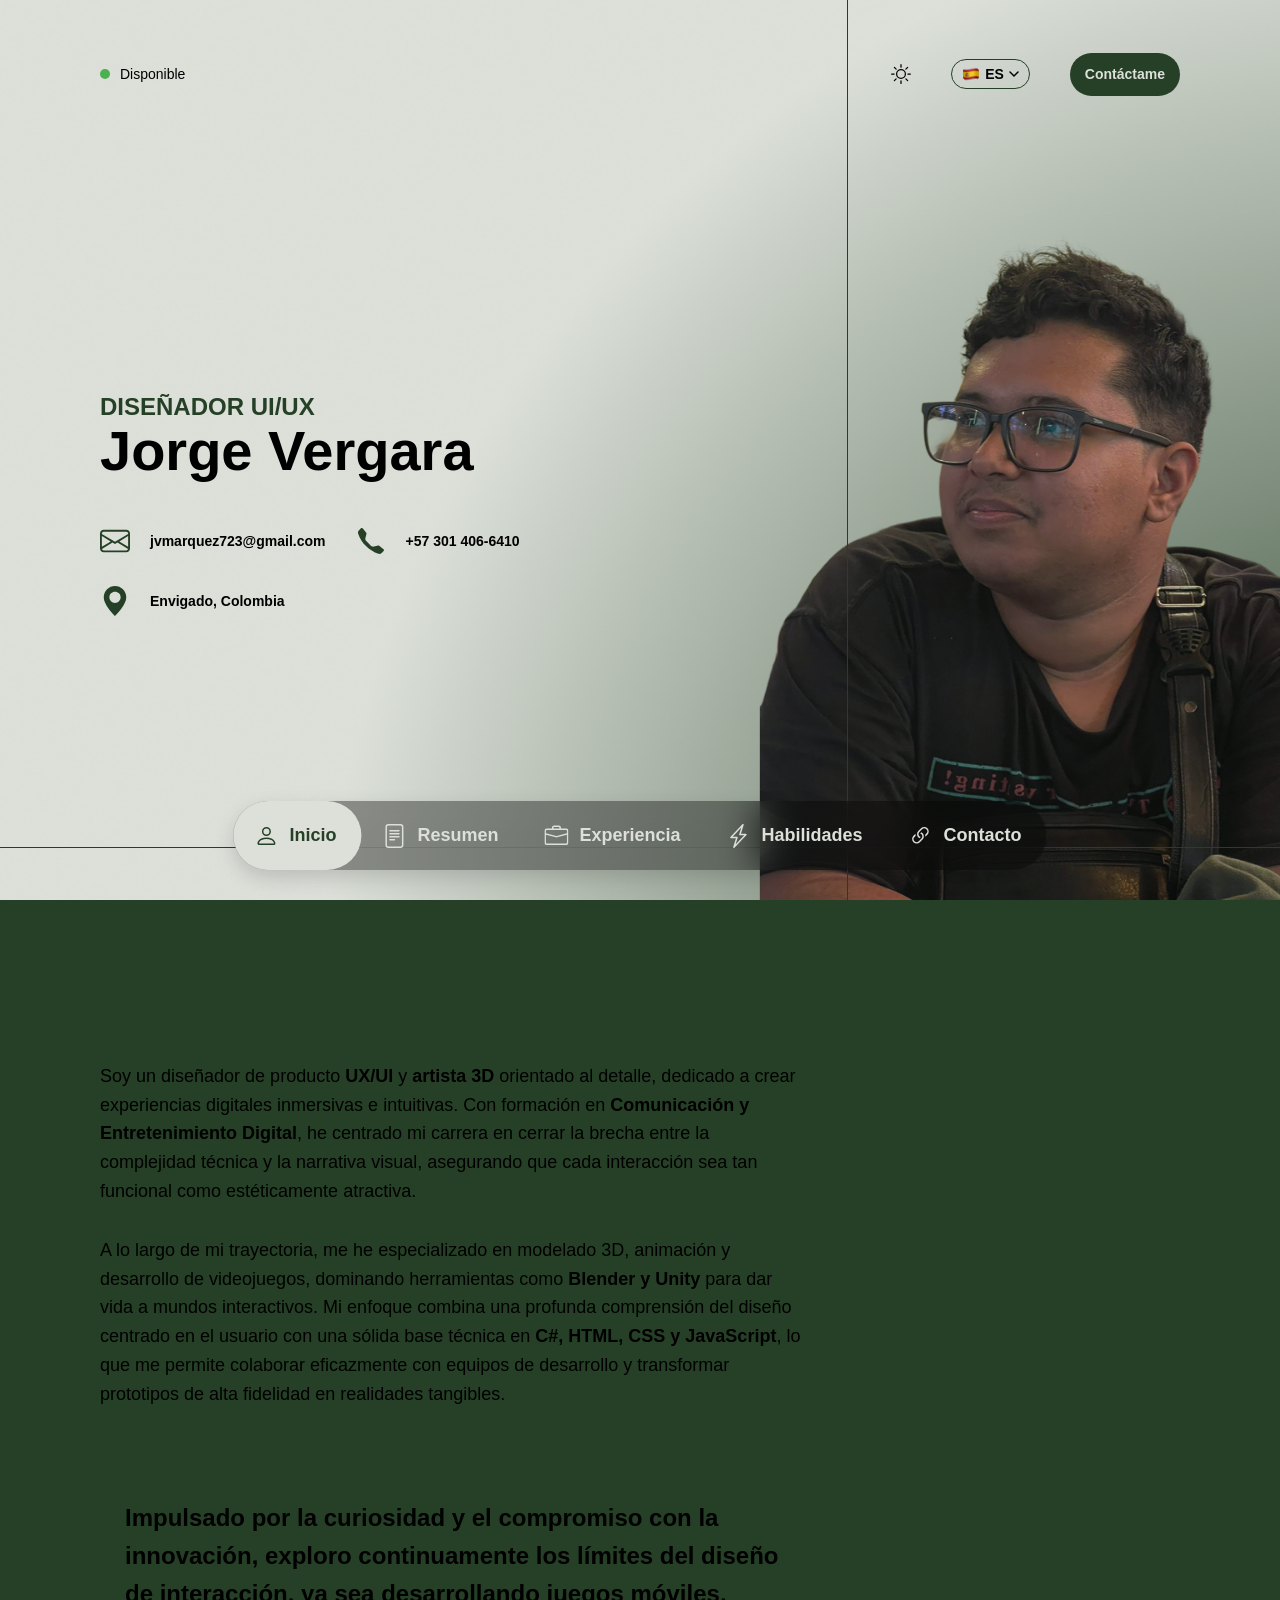
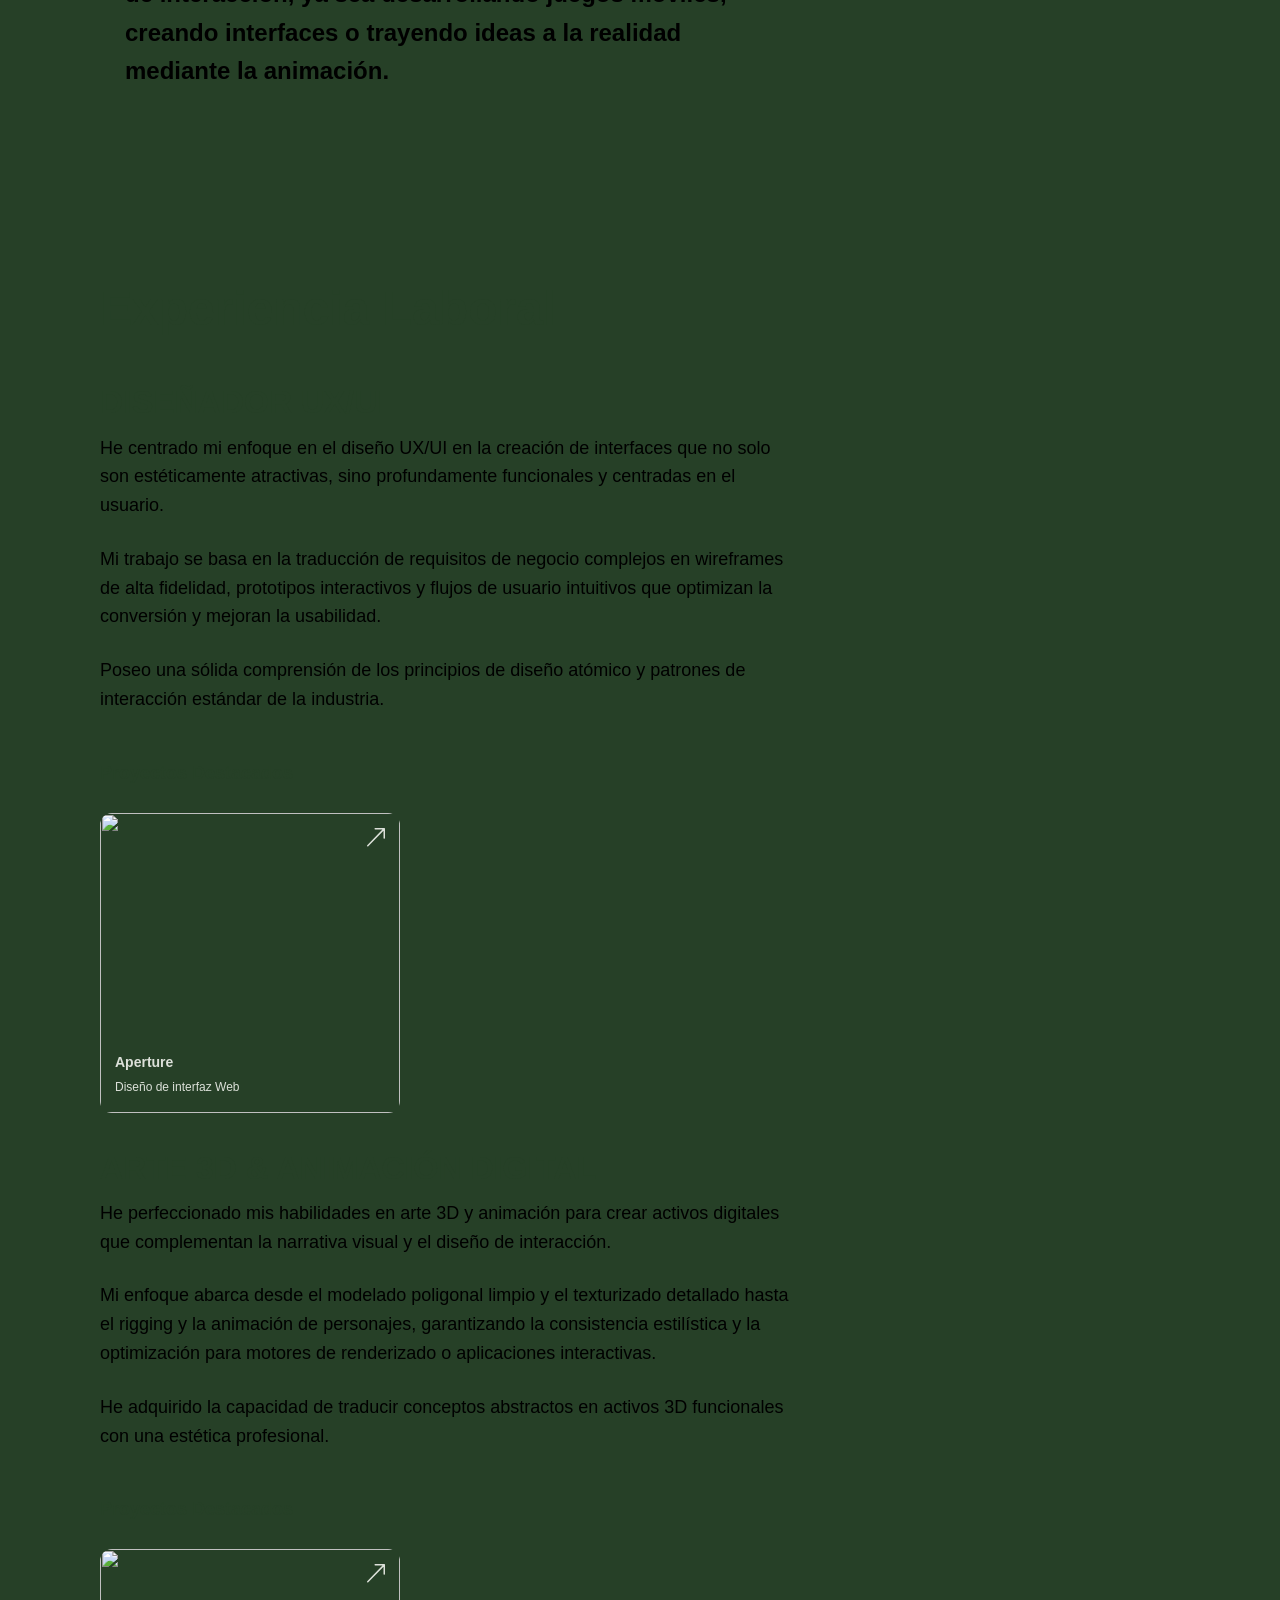
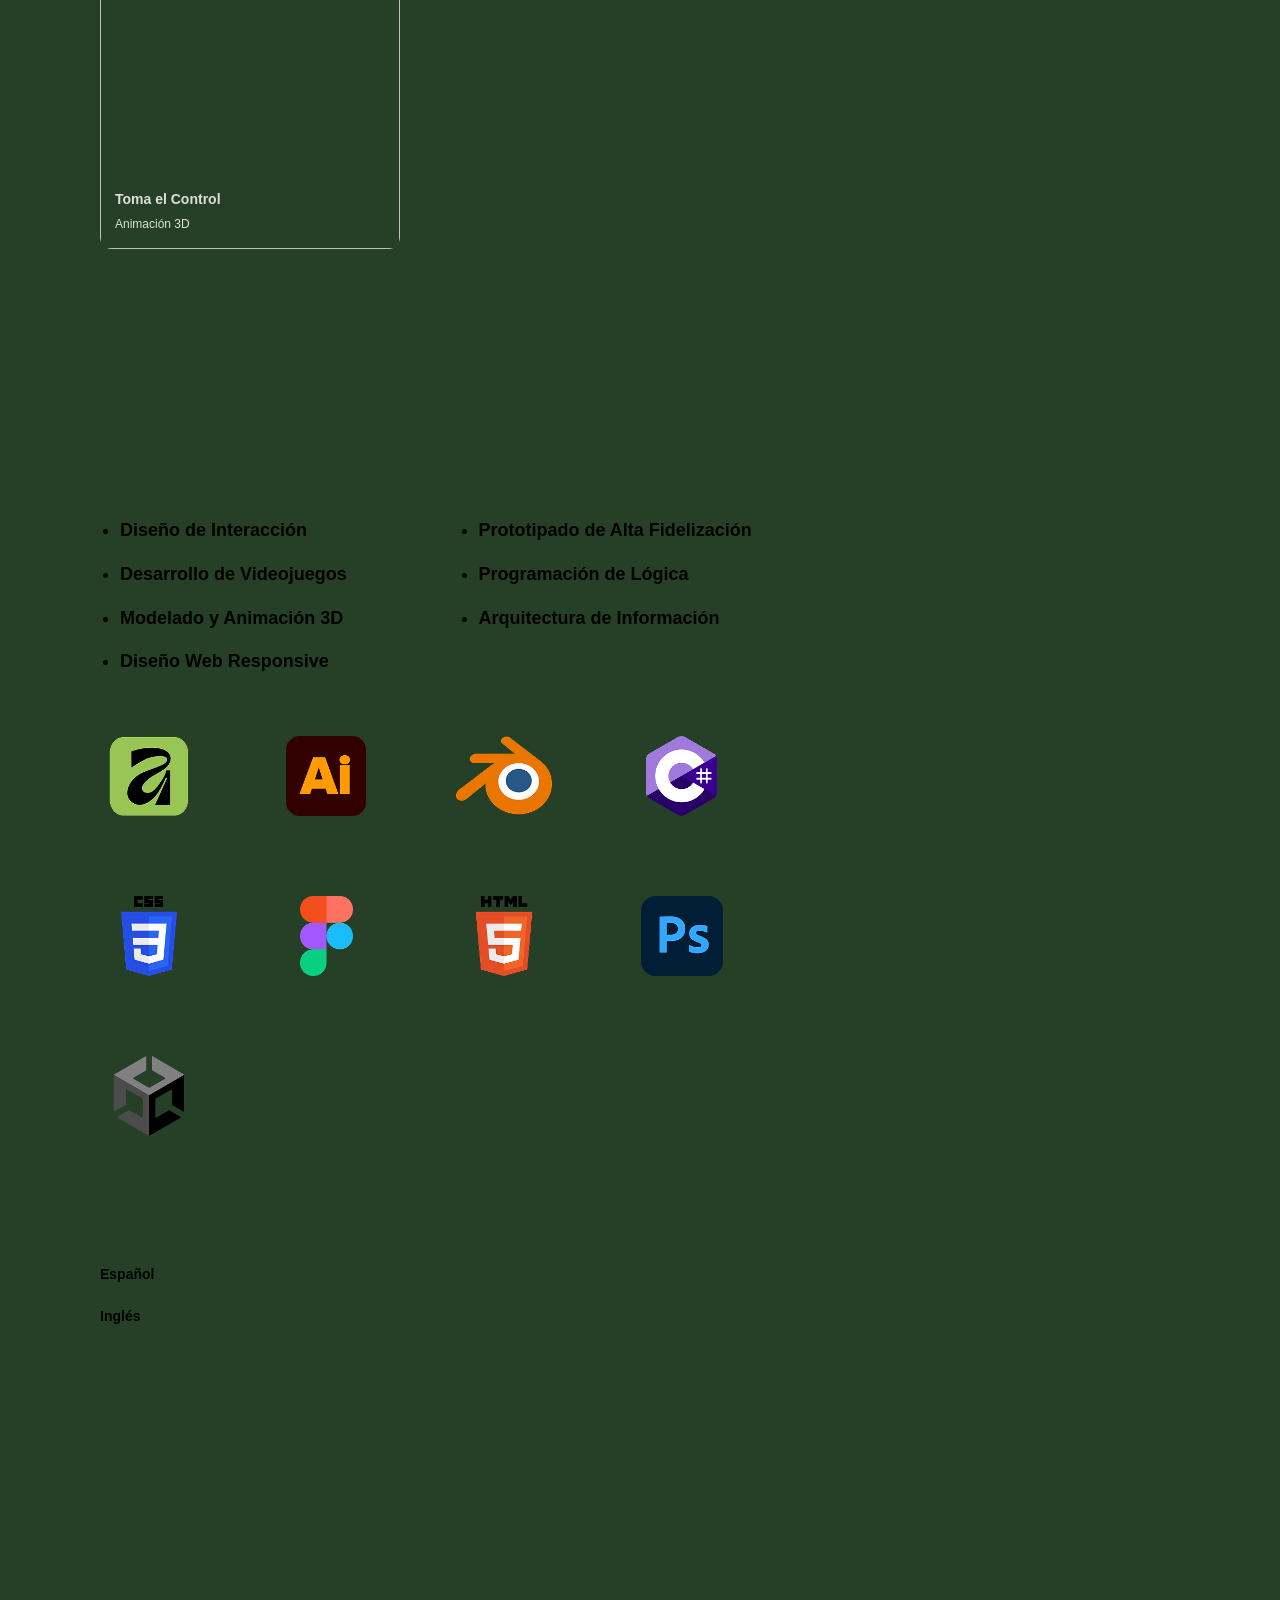
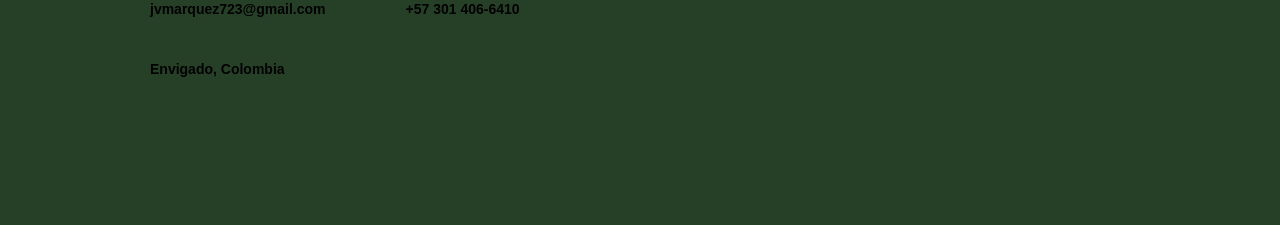
==== commit 4d0eb31b: "links to contact" ====
--- a/Entregas/Entrega 2/src/Index.html
+++ b/Entregas/Entrega 2/src/Index.html
@@ -50,7 +50,7 @@
               </li>
             </ul>
           </div>
-          <button class="btn" data-i18n="header.contactBtn">Contáctame</button>
+          <a href="https://wa.me/573014066140?text=Hola%20estoy%20interesado%20en%20tus%20servicios" class="btn" data-i18n="header.contactBtn">Contáctame</a>
         </div>
       </header>
       <section class="hero">
@@ -62,21 +62,21 @@
             <svg width="60" height="45" viewBox="0 0 60 45" fill="none" xmlns="http://www.w3.org/2000/svg" class="contact-icon icon">
               <path d="M0 7.5C0 5.51088 0.790177 3.60322 2.1967 2.1967C3.60322 0.790176 5.51088 0 7.5 0H52.5C54.4891 0 56.3968 0.790176 57.8033 2.1967C59.2098 3.60322 60 5.51088 60 7.5V37.5C60 39.4891 59.2098 41.3968 57.8033 42.8033C56.3968 44.2098 54.4891 45 52.5 45H7.5C5.51088 45 3.60322 44.2098 2.1967 42.8033C0.790177 41.3968 0 39.4891 0 37.5V7.5ZM7.5 3.75C6.50544 3.75 5.55161 4.14509 4.84835 4.84835C4.14509 5.55161 3.75 6.50544 3.75 7.5V8.31375L30 24.0637L56.25 8.31375V7.5C56.25 6.50544 55.8549 5.55161 55.1517 4.84835C54.4484 4.14509 53.4946 3.75 52.5 3.75H7.5ZM56.25 12.6863L38.595 23.28L56.25 34.1437V12.6863ZM56.1225 38.4713L34.9725 25.455L30 28.4363L25.0275 25.455L3.8775 38.4675C4.0906 39.2655 4.56119 39.9708 5.21621 40.4739C5.87124 40.9771 6.67405 41.2499 7.5 41.25H52.5C53.3255 41.2501 54.1279 40.9778 54.7829 40.4754C55.4378 39.973 55.9087 39.2685 56.1225 38.4713ZM3.75 34.1437L21.405 23.28L3.75 12.6863V34.1437Z" fill="currentColor"/>
             </svg>
-            <p>jvmarquez723@gmail.com</p>
+            <a href="mailto:jvmarquez723@gmail.com?subject=Hola!%20Estoy%20interesado%20en%20tus%20servicios">jvmarquez723@gmail.com</a>
           </div>
 
           <div class="contact-item">
             <svg width="60" height="60" viewBox="0 0 60 60" fill="none" xmlns="http://www.w3.org/2000/svg" class="contact-icon icon">
               <path d="M13.7038 4.98098C13.4825 4.69622 13.203 4.46182 12.8841 4.29334C12.5652 4.12487 12.2141 4.02619 11.8541 4.00384C11.4941 3.9815 11.1335 4.03601 10.7962 4.16375C10.4589 4.29149 10.1526 4.48954 9.89771 4.74474L6.02033 8.6259C4.20913 10.4409 3.54165 13.0095 4.33288 15.2632C7.62051 24.5897 12.9619 33.0581 19.9624 40.0426C26.9469 47.0431 35.4153 52.3846 44.7416 55.6722C46.9953 56.4635 49.564 55.796 51.3789 53.9848L55.2563 50.1074C55.5115 49.8525 55.7095 49.5462 55.8373 49.2089C55.965 48.8716 56.0195 48.511 55.9972 48.151C55.9748 47.791 55.8761 47.4399 55.7077 47.1209C55.5392 46.802 55.3048 46.5226 55.02 46.3012L46.3691 39.5739C46.0646 39.3384 45.7107 39.1749 45.3341 39.0957C44.9574 39.0165 44.5677 39.0236 44.1941 39.1164L35.9819 41.1676C34.8856 41.4397 33.7377 41.4243 32.6492 41.1227C31.5606 40.8212 30.5683 40.2438 29.7683 39.4464L20.5586 30.2329C19.7606 29.4332 19.1825 28.4411 18.8803 27.3526C18.5781 26.264 18.562 25.1159 18.8337 24.0193L20.8886 15.807C20.9815 15.4334 20.9885 15.0437 20.9093 14.667C20.8301 14.2904 20.6666 13.9365 20.4311 13.632L13.7038 4.98098Z" fill="currentColor"/>
             </svg>
-            <p>+57 301 406-6140</p>
+            <a href="https://wa.me/573014066140?text=Hola%20estoy%20interesado%20en%20tus%20servicios">+57 301 406-6410</a>
           </div>
 
           <div class="contact-item">
             <svg width="60" height="80" viewBox="0 0 60 80" fill="none" xmlns="http://www.w3.org/2000/svg" class="contact-icon icon">
               <path d="M30 80C30 80 60 51.57 60 30C60 22.0435 56.8393 14.4129 51.2132 8.7868C45.5871 3.1607 37.9565 0 30 0C22.0435 0 14.4129 3.1607 8.7868 8.7868C3.1607 14.4129 1.18561e-07 22.0435 0 30C0 51.57 30 80 30 80ZM30 45C26.0218 45 22.2064 43.4196 19.3934 40.6066C16.5804 37.7936 15 33.9782 15 30C15 26.0218 16.5804 22.2064 19.3934 19.3934C22.2064 16.5804 26.0218 15 30 15C33.9782 15 37.7936 16.5804 40.6066 19.3934C43.4196 22.2064 45 26.0218 45 30C45 33.9782 43.4196 37.7936 40.6066 40.6066C37.7936 43.4196 33.9782 45 30 45Z" fill="currentColor"/>
             </svg>
-            <p>Envigado, Colombia</p>
+            <a href="https://maps.app.goo.gl/JFdwyzBYBKrmJ4TN7">Envigado, Colombia</a>
           </div>
         </div>
       </section>
@@ -217,31 +217,31 @@
      </section>
 
      <!-- Contact Section -->
-      <section class="section" id="contact">
+      <footer class="section" id="contact">
         <h2 class="section-title" data-i18n="contact.title">Contacto</h2>
-        <div class="contact-info-footer">
+        <div class="contact-info">
           <div class="contact-item">
             <svg width="60" height="45" viewBox="0 0 60 45" fill="none" xmlns="http://www.w3.org/2000/svg" class="contact-icon icon">
               <path d="M0 7.5C0 5.51088 0.790177 3.60322 2.1967 2.1967C3.60322 0.790176 5.51088 0 7.5 0H52.5C54.4891 0 56.3968 0.790176 57.8033 2.1967C59.2098 3.60322 60 5.51088 60 7.5V37.5C60 39.4891 59.2098 41.3968 57.8033 42.8033C56.3968 44.2098 54.4891 45 52.5 45H7.5C5.51088 45 3.60322 44.2098 2.1967 42.8033C0.790177 41.3968 0 39.4891 0 37.5V7.5ZM7.5 3.75C6.50544 3.75 5.55161 4.14509 4.84835 4.84835C4.14509 5.55161 3.75 6.50544 3.75 7.5V8.31375L30 24.0637L56.25 8.31375V7.5C56.25 6.50544 55.8549 5.55161 55.1517 4.84835C54.4484 4.14509 53.4946 3.75 52.5 3.75H7.5ZM56.25 12.6863L38.595 23.28L56.25 34.1437V12.6863ZM56.1225 38.4713L34.9725 25.455L30 28.4363L25.0275 25.455L3.8775 38.4675C4.0906 39.2655 4.56119 39.9708 5.21621 40.4739C5.87124 40.9771 6.67405 41.2499 7.5 41.25H52.5C53.3255 41.2501 54.1279 40.9778 54.7829 40.4754C55.4378 39.973 55.9087 39.2685 56.1225 38.4713ZM3.75 34.1437L21.405 23.28L3.75 12.6863V34.1437Z" fill="currentColor"/>
             </svg>
-            <p>jvmarquez723@gmail.com</p>
+            <a href="mailto:jvmarquez723@gmail.com?subject=Hola!%20Estoy%20interesado%20en%20tus%20servicios">jvmarquez723@gmail.com</a>
           </div>
 
           <div class="contact-item">
             <svg width="60" height="60" viewBox="0 0 60 60" fill="none" xmlns="http://www.w3.org/2000/svg" class="contact-icon icon">
               <path d="M13.7038 4.98098C13.4825 4.69622 13.203 4.46182 12.8841 4.29334C12.5652 4.12487 12.2141 4.02619 11.8541 4.00384C11.4941 3.9815 11.1335 4.03601 10.7962 4.16375C10.4589 4.29149 10.1526 4.48954 9.89771 4.74474L6.02033 8.6259C4.20913 10.4409 3.54165 13.0095 4.33288 15.2632C7.62051 24.5897 12.9619 33.0581 19.9624 40.0426C26.9469 47.0431 35.4153 52.3846 44.7416 55.6722C46.9953 56.4635 49.564 55.796 51.3789 53.9848L55.2563 50.1074C55.5115 49.8525 55.7095 49.5462 55.8373 49.2089C55.965 48.8716 56.0195 48.511 55.9972 48.151C55.9748 47.791 55.8761 47.4399 55.7077 47.1209C55.5392 46.802 55.3048 46.5226 55.02 46.3012L46.3691 39.5739C46.0646 39.3384 45.7107 39.1749 45.3341 39.0957C44.9574 39.0165 44.5677 39.0236 44.1941 39.1164L35.9819 41.1676C34.8856 41.4397 33.7377 41.4243 32.6492 41.1227C31.5606 40.8212 30.5683 40.2438 29.7683 39.4464L20.5586 30.2329C19.7606 29.4332 19.1825 28.4411 18.8803 27.3526C18.5781 26.264 18.562 25.1159 18.8337 24.0193L20.8886 15.807C20.9815 15.4334 20.9885 15.0437 20.9093 14.667C20.8301 14.2904 20.6666 13.9365 20.4311 13.632L13.7038 4.98098Z" fill="currentColor"/>
             </svg>
-            <p>+57 301 406-6140</p>
+            <a href="https://wa.me/573014066140?text=Hola%20estoy%20interesado%20en%20tus%20servicios">+57 301 406-6410</a>
           </div>
 
           <div class="contact-item">
             <svg width="60" height="80" viewBox="0 0 60 80" fill="none" xmlns="http://www.w3.org/2000/svg" class="contact-icon icon">
               <path d="M30 80C30 80 60 51.57 60 30C60 22.0435 56.8393 14.4129 51.2132 8.7868C45.5871 3.1607 37.9565 0 30 0C22.0435 0 14.4129 3.1607 8.7868 8.7868C3.1607 14.4129 1.18561e-07 22.0435 0 30C0 51.57 30 80 30 80ZM30 45C26.0218 45 22.2064 43.4196 19.3934 40.6066C16.5804 37.7936 15 33.9782 15 30C15 26.0218 16.5804 22.2064 19.3934 19.3934C22.2064 16.5804 26.0218 15 30 15C33.9782 15 37.7936 16.5804 40.6066 19.3934C43.4196 22.2064 45 26.0218 45 30C45 33.9782 43.4196 37.7936 40.6066 40.6066C37.7936 43.4196 33.9782 45 30 45Z" fill="currentColor"/>
             </svg>
-            <p>Envigado, Colombia</p>
-          </div>
-        </div>
-      </section>
+            <a href="https://maps.app.goo.gl/JFdwyzBYBKrmJ4TN7">Envigado, Colombia</a>
+          </div>
+        </div>
+      </footer>
 
       <nav class="navbar">
         <div class="navbar-wrapper">
--- a/Entregas/Entrega 2/src/styles.css
+++ b/Entregas/Entrega 2/src/styles.css
@@ -103,7 +103,7 @@
 }
 
 .bg-blurred {
-  filter: blur(1rem);
+  filter: blur(2rem);
 }
 
 a {
@@ -342,21 +342,26 @@
   width: fit-content;
 }
 
-.contact-info-footer {
+footer .contact-info {
   display: grid;
   grid-template-columns: repeat(2, 1fr);
-  gap: var(--space-15);
+  gap: var(--space-30);
   width: fit-content;
 }
 
 .contact-item {
   display: flex;
   align-items: center;
-  gap: var(--space-15);
+  gap: var(--space-20);
   font-size: var(--font-size-md);
   color: var(--color-text);
   font-weight: 600;
   width: fit-content;
+}
+
+.contact-item:hover {
+  text-decoration: underline;
+  color: var(--color-primary);
 }
 
 .contact-icon {
--- a/Entregas/Entrega 2/src/styles-mobile.css
+++ b/Entregas/Entrega 2/src/styles-mobile.css
@@ -2,6 +2,13 @@
   width: 100%;
   min-height: 100vh;
   overflow-x: hidden;
+}
+
+footer .contact-info {
+  display: grid;
+  grid-template-columns: repeat(1, 1fr);
+  gap: var(--space-30);
+  width: fit-content;
 }
 
 .bg-image {
